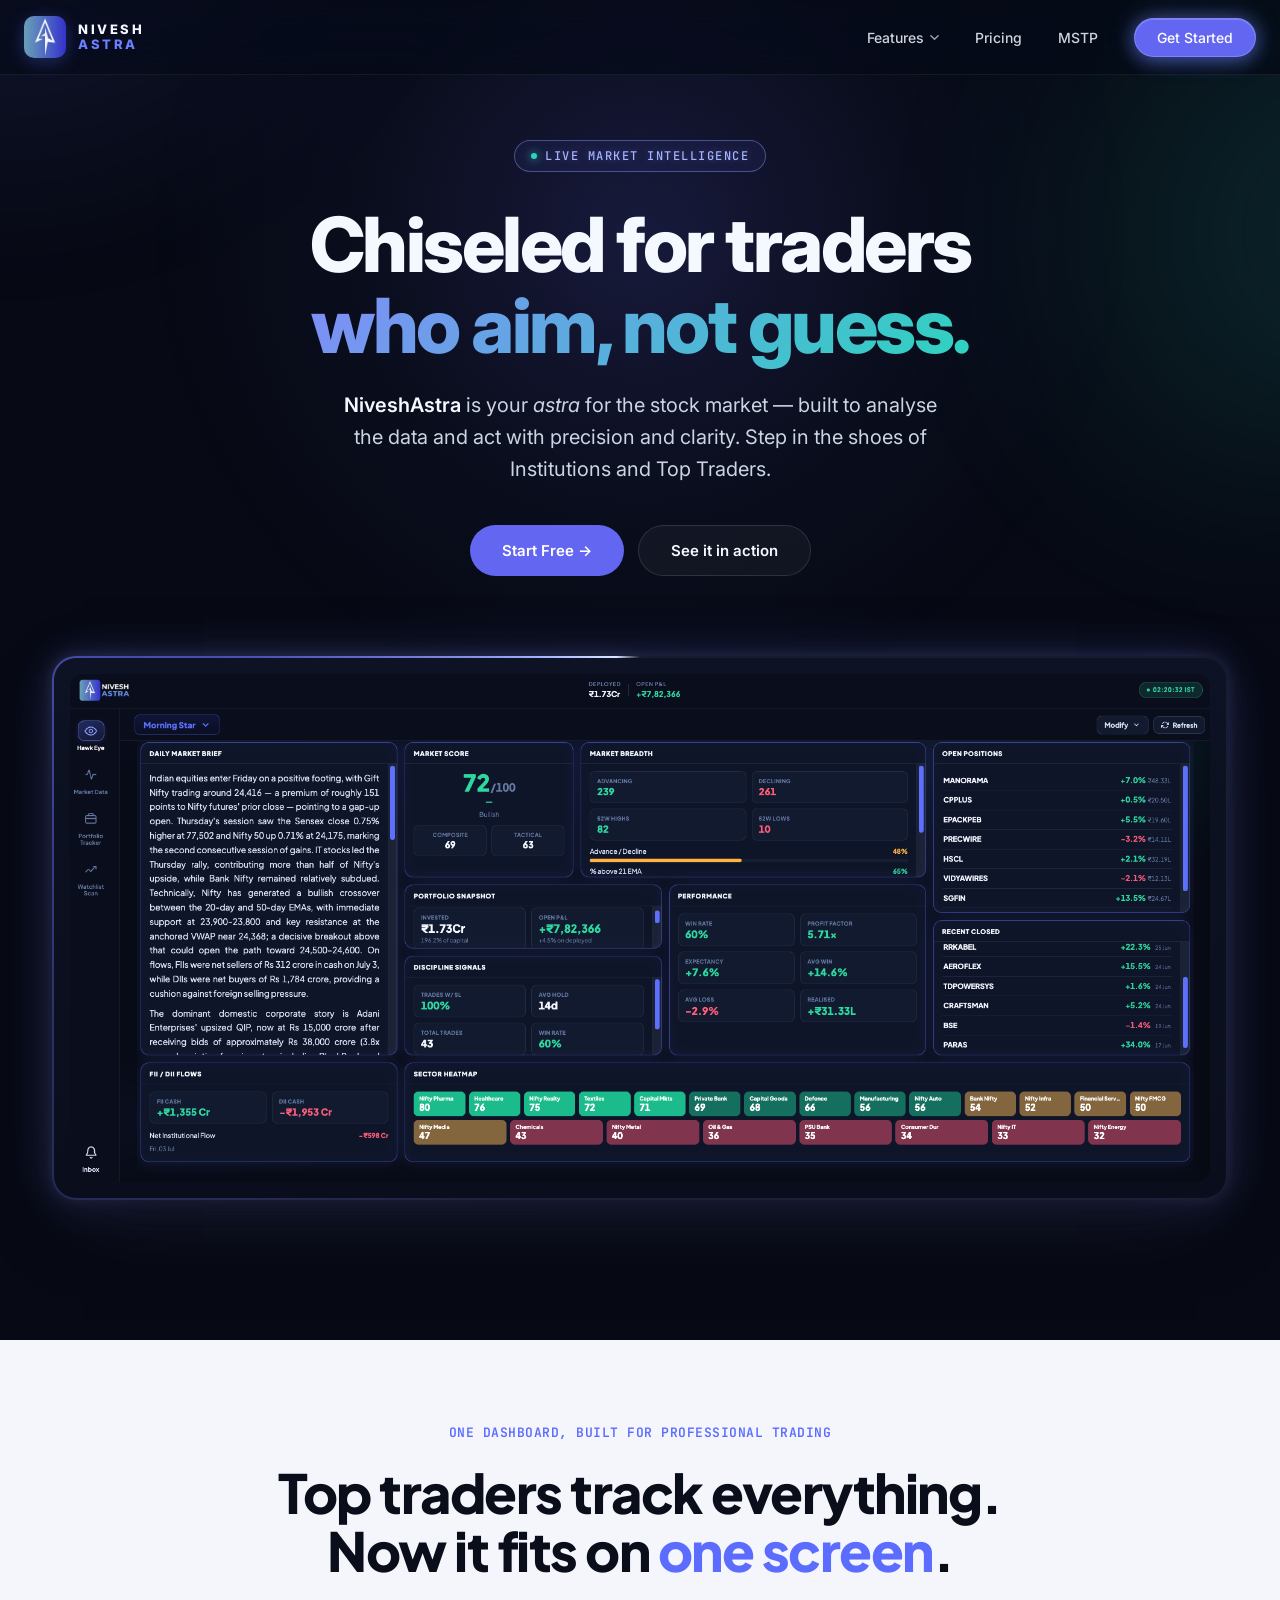
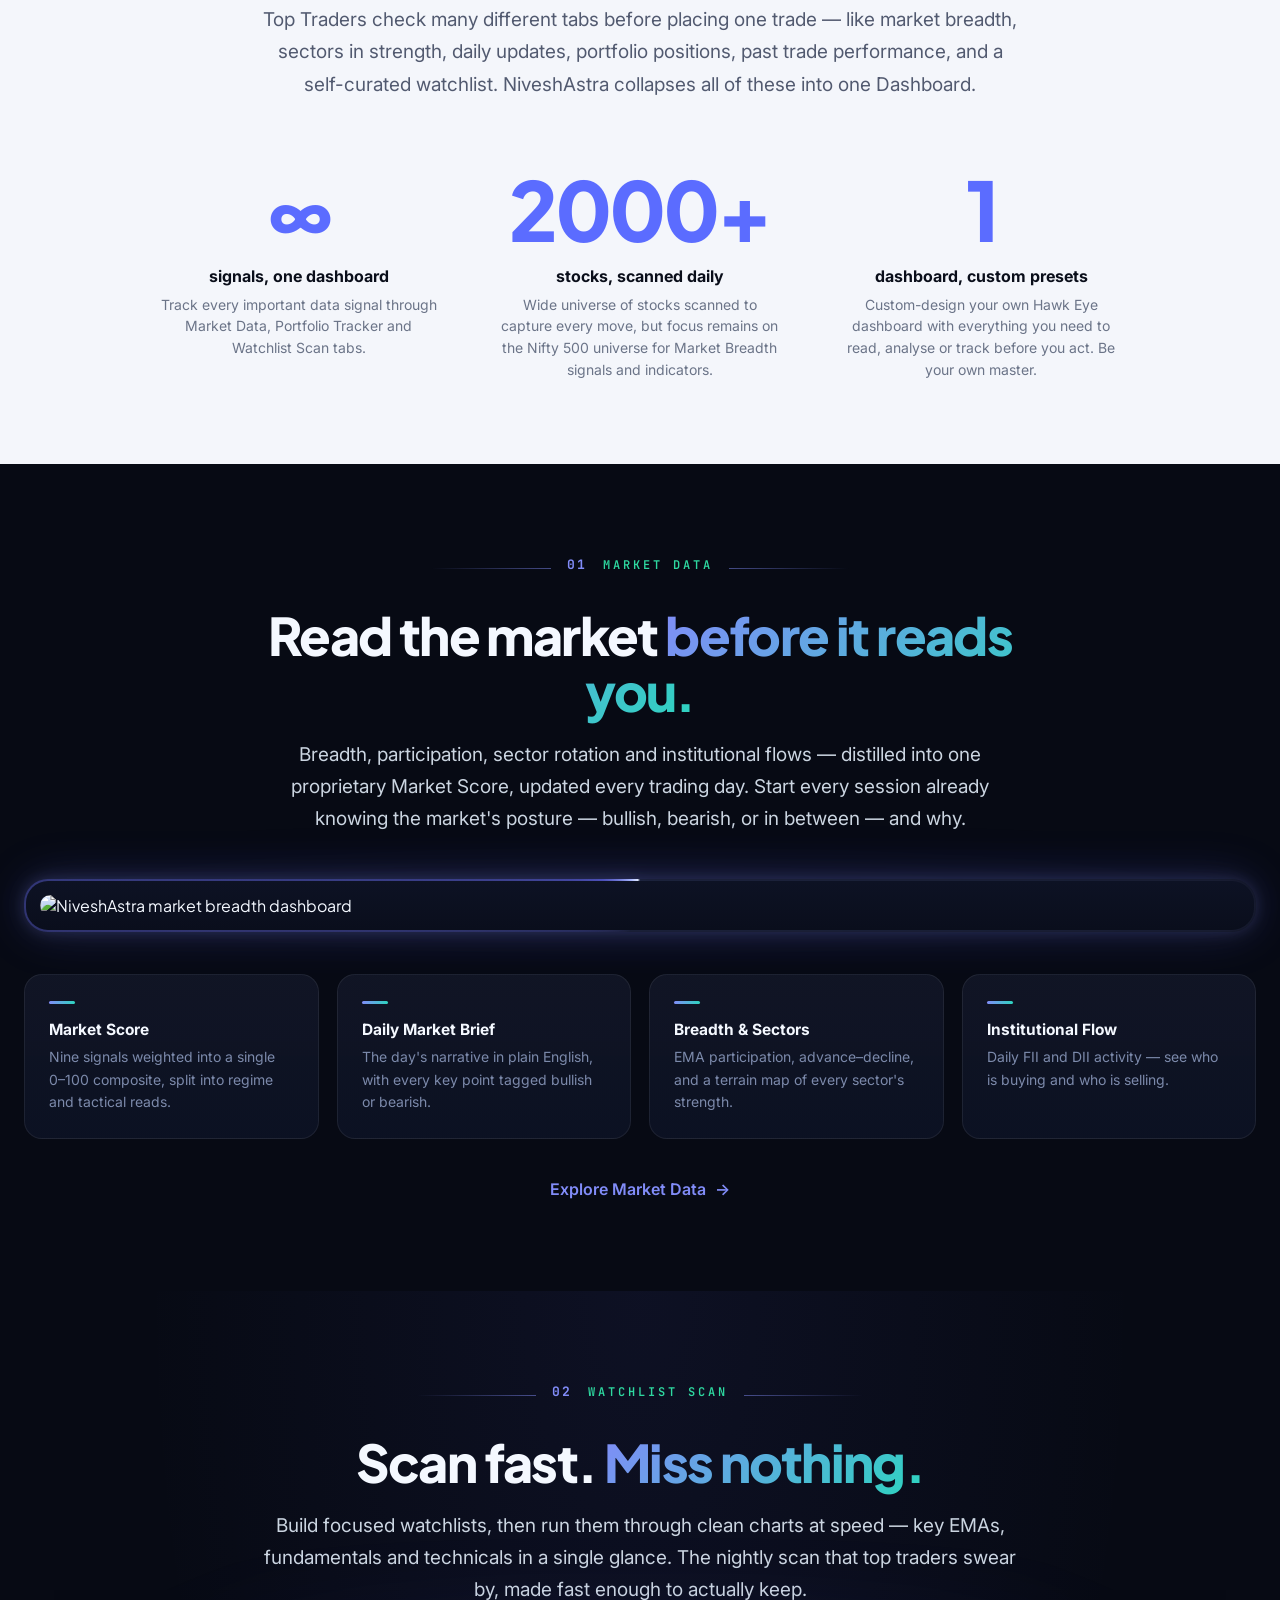
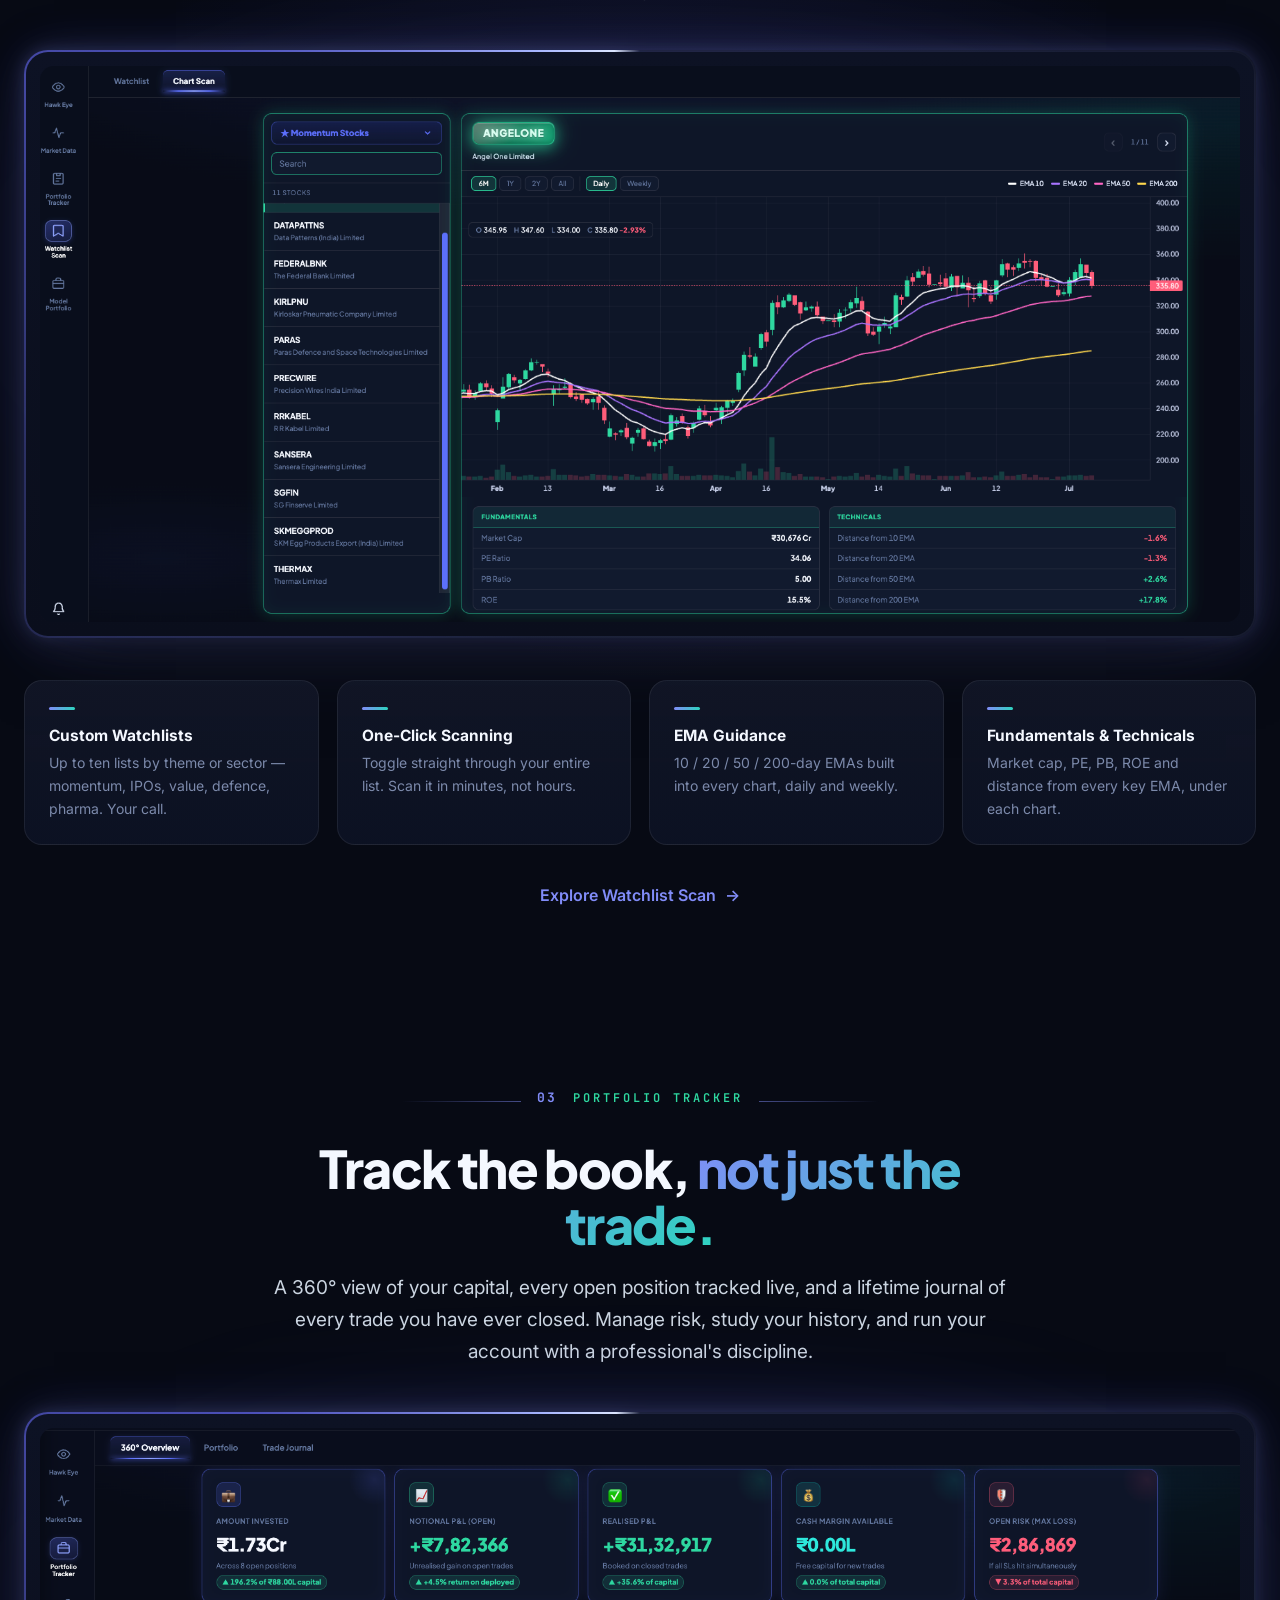
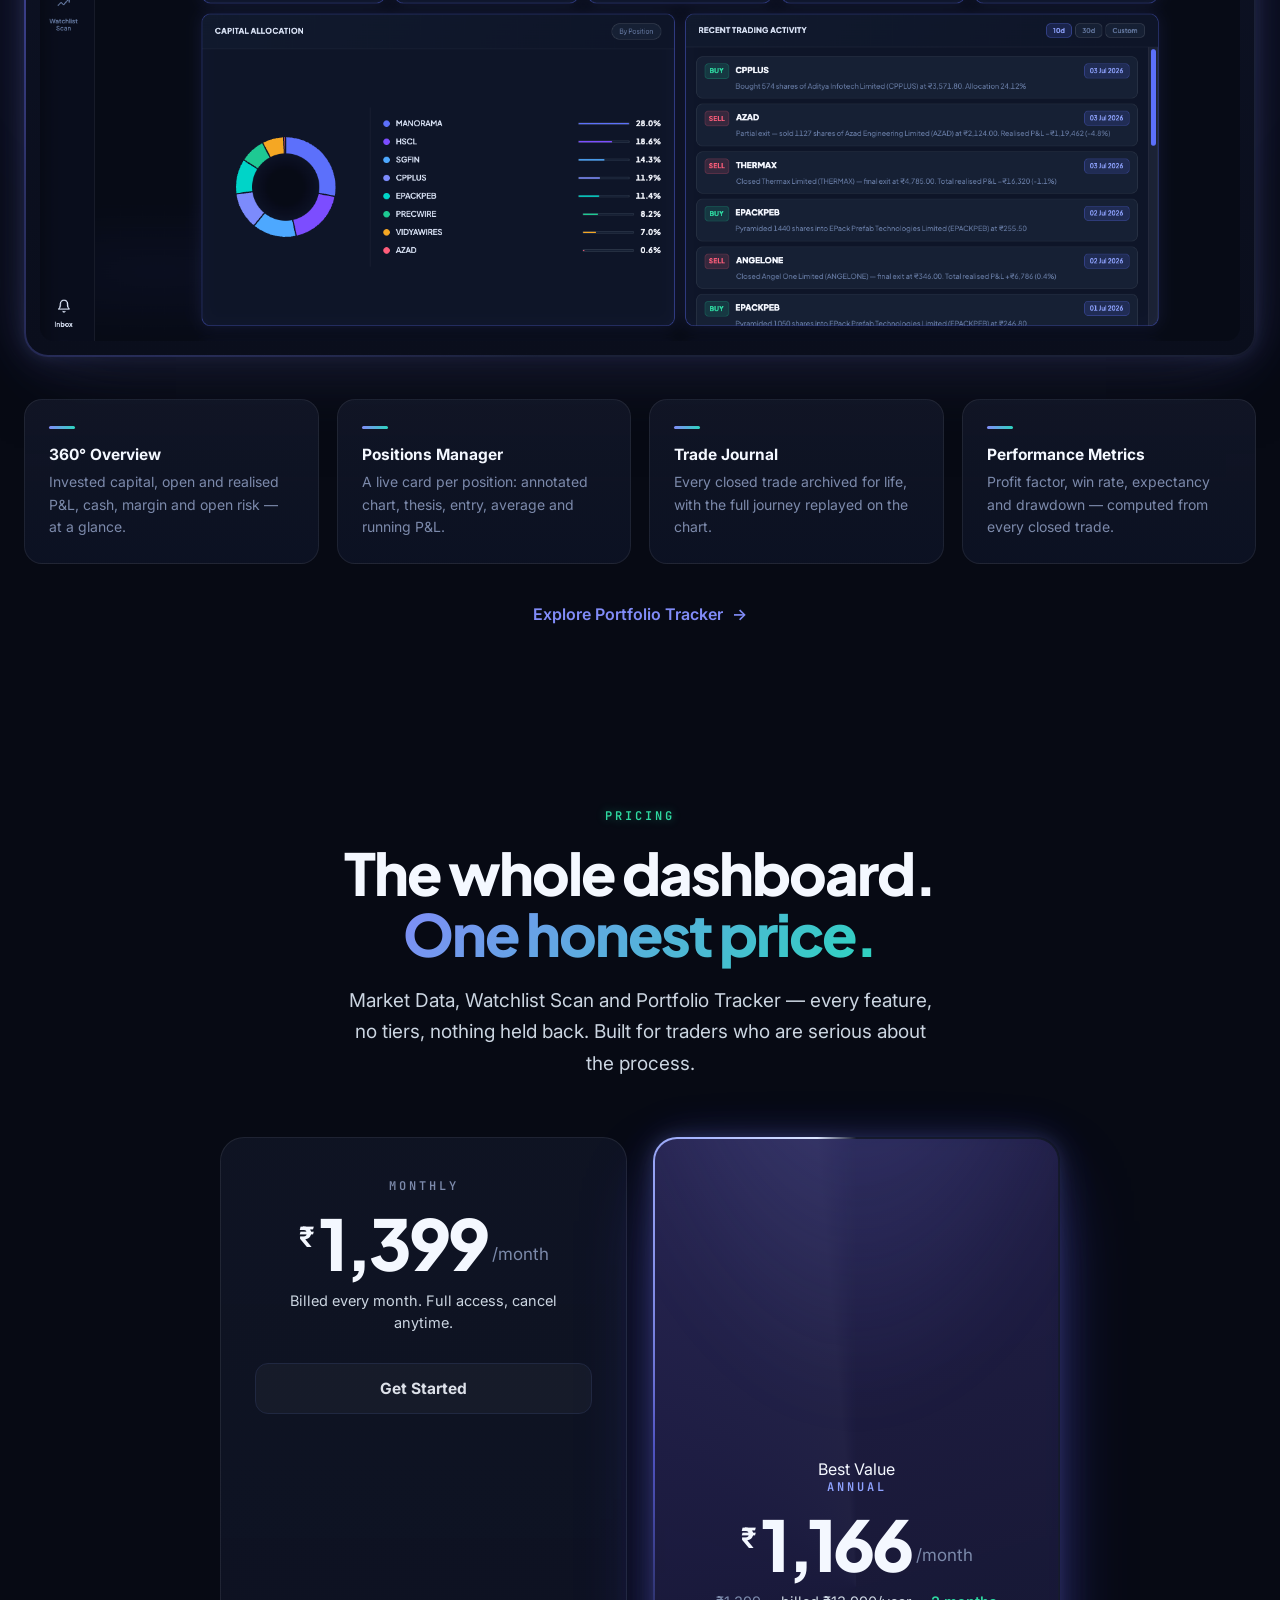
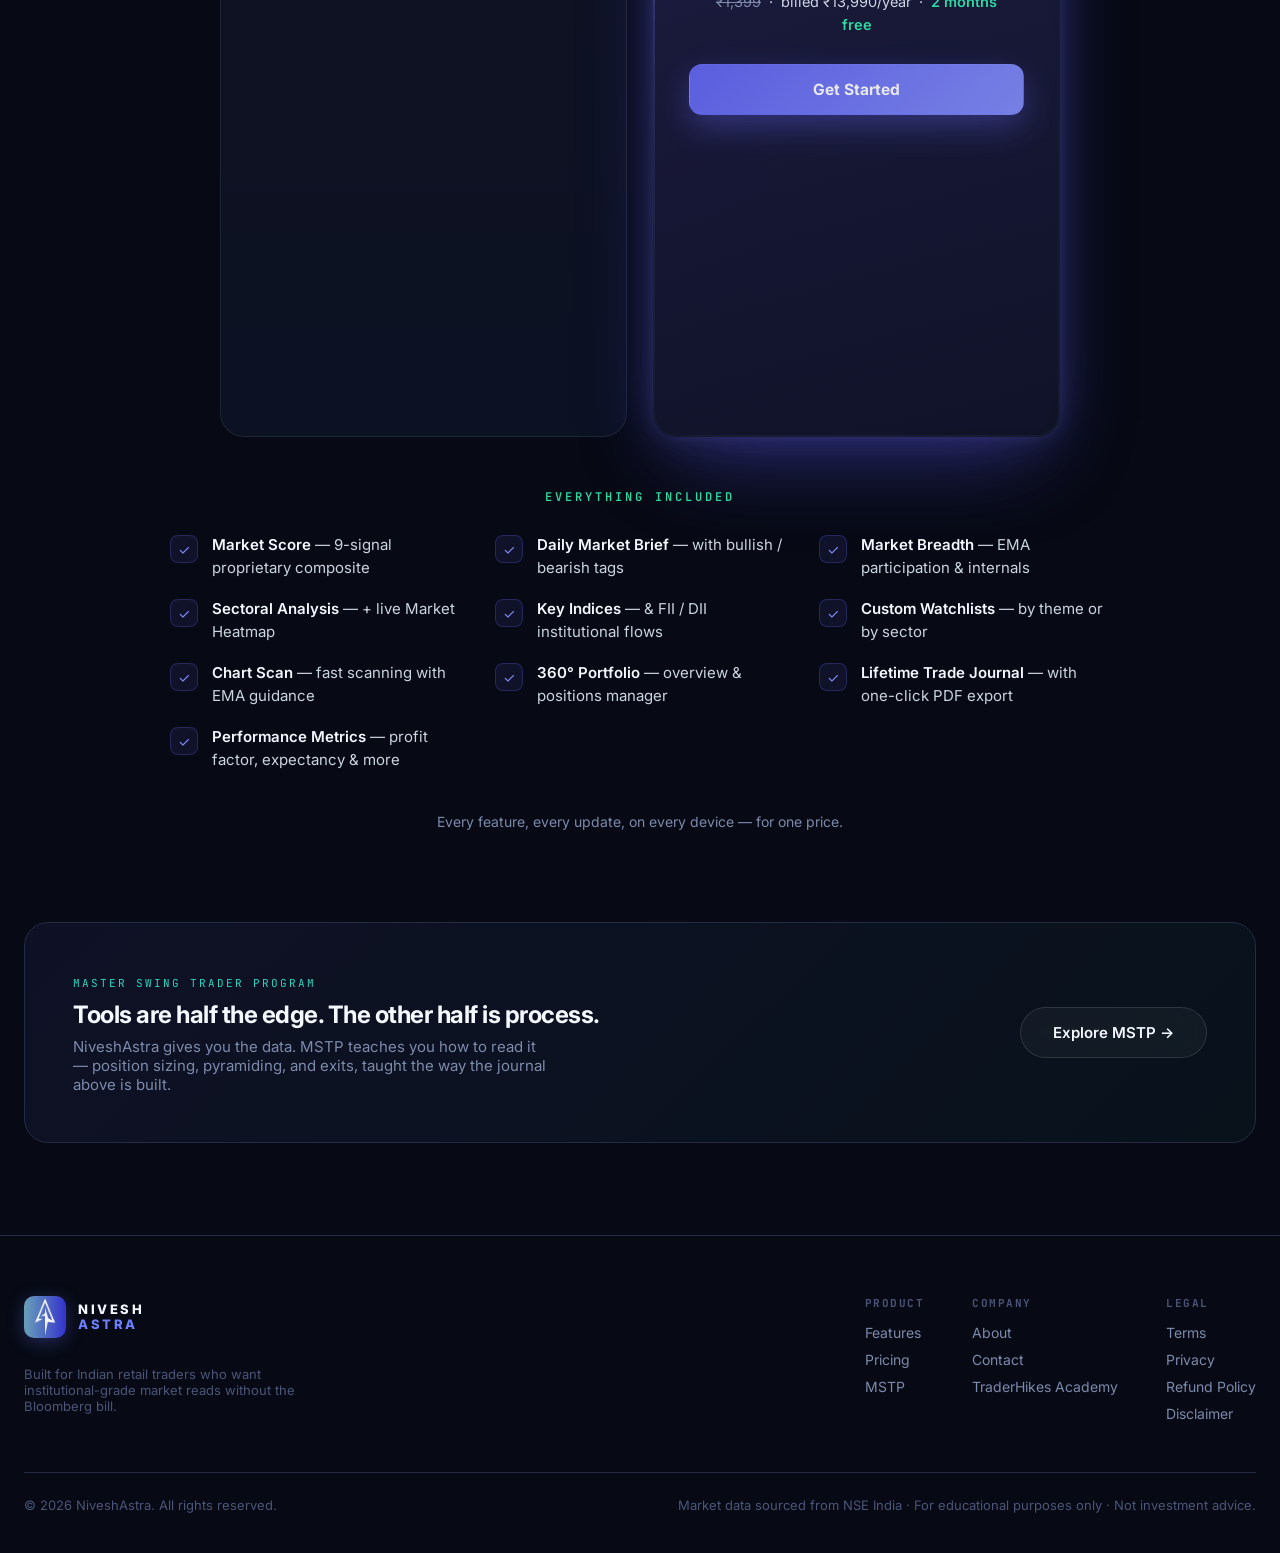
==== index.html @ 97b5c8ff "Update index.html" ====
<!DOCTYPE html>
<html lang="en">
<head>
<meta charset="UTF-8">
<meta name="viewport" content="width=device-width, initial-scale=1.0">
<title>NiveshAstra — Read the Market with Precision and Clarity</title>
<link rel="preconnect" href="https://fonts.googleapis.com">
<link rel="preconnect" href="https://fonts.gstatic.com" crossorigin>
<link href="https://fonts.googleapis.com/css2?family=Inter:wght@400;500;600;700;800;900&family=JetBrains+Mono:wght@400;500;600;700&family=Plus+Jakarta+Sans:wght@400;500;600;700;800&display=swap" rel="stylesheet">
<link rel="stylesheet" href="/styles.css">
</head>
<body>

<!-- NAV -->
<nav class="nav">
  <div class="nav-inner">
    <a href="/" class="nav-logo">
      <img class="nav-logo-badge" src="[data-uri]" alt="NiveshAstra logo">
      <div class="nav-logo-text">
        <span>Nivesh</span>
        <span>Astra</span>
      </div>
    </a>
    <div class="nav-links">
      <div class="nav-dd">
        <a href="/#features">Features
          <svg class="caret" viewBox="0 0 10 6" fill="none" aria-hidden="true"><path d="M1 1l4 4 4-4" stroke="currentColor" stroke-width="1.6" stroke-linecap="round"/></svg>
        </a>
        <div class="nav-dd-menu">
          <a class="nav-dd-item" href="/market-data.html">
            <span class="dd-t">Market Data</span>
            <span class="dd-d">Score, breadth, sectors, flows — the daily read.</span>
          </a>
          <a class="nav-dd-item" href="/watchlist-scan.html">
            <span class="dd-t">Watchlist Scan</span>
            <span class="dd-d">Build lists, scan them on charts at speed.</span>
          </a>
          <a class="nav-dd-item" href="/portfolio-tracker.html">
            <span class="dd-t">Portfolio Tracker</span>
            <span class="dd-d">Your book, live positions and a lifetime journal.</span>
          </a>
        </div>
      </div>
      <a href="/#pricing">Pricing</a>
      <a href="/#mstp">MSTP</a>
      <a href="https://app.niveshastra.com/login.html" class="nav-cta">Get Started</a>
    </div>
  </div>
</nav>

<!-- HERO -->
<section class="hero">
  <div class="aurora" aria-hidden="true"><span></span><span></span></div>
  <div class="hero-glow"></div>
  <div class="hero-content">
    <div class="hero-eyebrow">
      <span class="dot"></span>
      Live Market Intelligence
    </div>
    <h1>Chiseled for traders<br><span class="grad">who aim, not guess.</span></h1>
    <p class="hero-sub">
      <strong>NiveshAstra</strong> is your <em>astra</em> for the stock market — built to analyse the data and act with precision and clarity. Step in the shoes of Institutions and Top Traders.
    </p>
    <div class="hero-ctas">
      <a href="https://app.niveshastra.com/login.html" class="btn-primary">Start Free →</a>
      <a href="/#features" class="btn-secondary">See it in action</a>
    </div>
  </div>

  <!-- Dashboard hero screenshot -->
  <div class="hero-shot lift">
    <div class="mockup-card shot-frame">
      <img src="/assets/home-hero.png" alt="NiveshAstra dashboard — the Hawk Eye command centre">
    </div>
  </div>
</section>

<!-- PROBLEM STRIP -->
<section class="section-light">
  <div class="container">
    <div class="nutshell rise">
      <div class="nutshell-eyebrow">One dashboard, built for professional trading</div>
      <h2>Top traders track everything. Now it fits on <span class="hl">one screen</span>.</h2>
      <p class="nutshell-sub">
        Top Traders check many different tabs before placing one trade — like market breadth,
        sectors in strength, daily updates, portfolio positions, past trade performance, and a
        self-curated watchlist. NiveshAstra collapses all of these into one Dashboard.
      </p>
      <div class="nutshell-stats stagger">
        <div class="nutshell-stat">
          <div class="num">&infin;</div>
          <div class="stat-label">signals, one dashboard</div>
          <div class="stat-desc">Track every important data signal through Market Data, Portfolio Tracker and Watchlist Scan tabs.</div>
        </div>
        <div class="nutshell-stat">
          <div class="num">2000+</div>
          <div class="stat-label">stocks, scanned daily</div>
          <div class="stat-desc">Wide universe of stocks scanned to capture every move, but focus remains on the Nifty 500 universe for Market Breadth signals and indicators.</div>
        </div>
        <div class="nutshell-stat">
          <div class="num">1</div>
          <div class="stat-label">dashboard, custom presets</div>
          <div class="stat-desc">Custom-design your own Hawk Eye dashboard with everything you need to read, analyse or track before you act. Be your own master.</div>
        </div>
      </div>
    </div>
  </div>
</section>

<!-- FEATURES: the daily routine, in order -->
<div id="features"></div>

<section class="section">
  <div class="container">
    <div class="feat-intro centered rise">
      <div class="step-mark">
        <span class="step-rule l"></span>
        <span class="step-num">01</span>
        <span class="step-label">Market Data</span>
        <span class="step-rule"></span>
      </div>
      <h2>Read the market <span class="grad">before it reads you.</span></h2>
      <p>Breadth, participation, sector rotation and institutional flows — distilled into one proprietary Market Score, updated every trading day. Start every session already knowing the market's posture — bullish, bearish, or in between — and why.</p>
    </div>
    <div class="home-shot lift glow-stage">
      <div class="mockup-card shot-frame"><img src="/assets/market-breadth-detail.png" alt="NiveshAstra market breadth dashboard" loading="lazy"></div>
    </div>
    <div class="fp-cards stagger">
        <div class="fp-card">
          <div class="fp-tick"></div>
          <div class="fp-title">Market Score</div>
          <div class="fp-desc">Nine signals weighted into a single 0–100 composite, split into regime and tactical reads.</div>
        </div>
        <div class="fp-card">
          <div class="fp-tick"></div>
          <div class="fp-title">Daily Market Brief</div>
          <div class="fp-desc">The day's narrative in plain English, with every key point tagged bullish or bearish.</div>
        </div>
        <div class="fp-card">
          <div class="fp-tick"></div>
          <div class="fp-title">Breadth & Sectors</div>
          <div class="fp-desc">EMA participation, advance–decline, and a terrain map of every sector's strength.</div>
        </div>
        <div class="fp-card">
          <div class="fp-tick"></div>
          <div class="fp-title">Institutional Flow</div>
          <div class="fp-desc">Daily FII and DII activity — see who is buying and who is selling.</div>
        </div>
    </div>
    <div class="learn-wrap rise">
      <a class="learn-link" href="/market-data.html">Explore Market Data <span class="arw">→</span></a>
    </div>
  </div>
</section>

<section class="section alt">
  <div class="container">
    <div class="feat-intro centered rise">
      <div class="step-mark">
        <span class="step-rule l"></span>
        <span class="step-num">02</span>
        <span class="step-label">Watchlist Scan</span>
        <span class="step-rule"></span>
      </div>
      <h2>Scan fast. <span class="grad">Miss nothing.</span></h2>
      <p>Build focused watchlists, then run them through clean charts at speed — key EMAs, fundamentals and technicals in a single glance. The nightly scan that top traders swear by, made fast enough to actually keep.</p>
    </div>
    <div class="home-shot lift glow-stage">
      <div class="mockup-card shot-frame"><img src="/assets/wl-hero.png" alt="NiveshAstra Watchlist Scan chart view" loading="lazy"></div>
    </div>
    <div class="fp-cards stagger">
        <div class="fp-card">
          <div class="fp-tick"></div>
          <div class="fp-title">Custom Watchlists</div>
          <div class="fp-desc">Up to ten lists by theme or sector — momentum, IPOs, value, defence, pharma. Your call.</div>
        </div>
        <div class="fp-card">
          <div class="fp-tick"></div>
          <div class="fp-title">One-Click Scanning</div>
          <div class="fp-desc">Toggle straight through your entire list. Scan it in minutes, not hours.</div>
        </div>
        <div class="fp-card">
          <div class="fp-tick"></div>
          <div class="fp-title">EMA Guidance</div>
          <div class="fp-desc">10 / 20 / 50 / 200-day EMAs built into every chart, daily and weekly.</div>
        </div>
        <div class="fp-card">
          <div class="fp-tick"></div>
          <div class="fp-title">Fundamentals & Technicals</div>
          <div class="fp-desc">Market cap, PE, PB, ROE and distance from every key EMA, under each chart.</div>
        </div>
    </div>
    <div class="learn-wrap rise">
      <a class="learn-link" href="/watchlist-scan.html">Explore Watchlist Scan <span class="arw">→</span></a>
    </div>
  </div>
</section>

<section class="section">
  <div class="container">
    <div class="feat-intro centered rise">
      <div class="step-mark">
        <span class="step-rule l"></span>
        <span class="step-num">03</span>
        <span class="step-label">Portfolio Tracker</span>
        <span class="step-rule"></span>
      </div>
      <h2>Track the book, <span class="grad">not just the trade.</span></h2>
      <p>A 360° view of your capital, every open position tracked live, and a lifetime journal of every trade you have ever closed. Manage risk, study your history, and run your account with a professional's discipline.</p>
    </div>
    <div class="home-shot lift glow-stage">
      <div class="mockup-card shot-frame"><img src="/assets/portfolio-hero.png" alt="NiveshAstra Portfolio Tracker 360 overview" loading="lazy"></div>
    </div>
    <div class="fp-cards stagger">
        <div class="fp-card">
          <div class="fp-tick"></div>
          <div class="fp-title">360° Overview</div>
          <div class="fp-desc">Invested capital, open and realised P&L, cash, margin and open risk — at a glance.</div>
        </div>
        <div class="fp-card">
          <div class="fp-tick"></div>
          <div class="fp-title">Positions Manager</div>
          <div class="fp-desc">A live card per position: annotated chart, thesis, entry, average and running P&L.</div>
        </div>
        <div class="fp-card">
          <div class="fp-tick"></div>
          <div class="fp-title">Trade Journal</div>
          <div class="fp-desc">Every closed trade archived for life, with the full journey replayed on the chart.</div>
        </div>
        <div class="fp-card">
          <div class="fp-tick"></div>
          <div class="fp-title">Performance Metrics</div>
          <div class="fp-desc">Profit factor, win rate, expectancy and drawdown — computed from every closed trade.</div>
        </div>
    </div>
    <div class="learn-wrap rise">
      <a class="learn-link" href="/portfolio-tracker.html">Explore Portfolio Tracker <span class="arw">→</span></a>
    </div>
  </div>
</section>

<!-- PRICING -->
<section class="section" id="pricing">
  <div class="container">
    <div class="feat-intro centered rise" style="margin:0 auto;">
      <div class="section-eyebrow" style="display:flex; justify-content:center;">Pricing</div>
      <h2 style="font-family:var(--font-heading); font-size:clamp(34px,5vw,58px); font-weight:800; letter-spacing:-2px; line-height:1.06; margin-bottom:20px;">The whole dashboard.<br><span class="grad">One honest price.</span></h2>
      <p style="font-size:clamp(16px,2vw,19px); color:var(--text-secondary); line-height:1.65; max-width:600px; margin:0 auto;">Market Data, Watchlist Scan and Portfolio Tracker — every feature, no tiers, nothing held back. Built for traders who are serious about the process.</p>
    </div>

    <div class="price-wrap rise">
      <!-- Monthly (reference) -->
      <div class="pcard plain">
        <div class="pcard-term">Monthly</div>
        <div class="pcard-price">
          <span class="pcard-cur">₹</span>
          <span class="pcard-amt">1,399</span>
          <span class="pcard-per">/month</span>
        </div>
        <div class="pcard-note">Billed every month. Full access, cancel anytime.</div>
        <div class="pcard-btn disabled" role="button" aria-disabled="true">Get Started</div>
      </div>

      <!-- Annual (hero) -->
      <div class="pcard hero">
        <span class="pcard-stamp">Best Value</span>
        <div class="pcard-term">Annual</div>
        <div class="pcard-price">
          <span class="pcard-cur">₹</span>
          <span class="pcard-amt">1,166</span>
          <span class="pcard-per">/month</span>
        </div>
        <div class="pcard-note"><span class="pcard-strike">₹1,399</span> &nbsp;·&nbsp; billed ₹13,990/year &nbsp;·&nbsp; <span class="pcard-save">2 months free</span></div>
        <div class="pcard-btn disabled" role="button" aria-disabled="true">Get Started</div>
      </div>
    </div>

    <div class="price-included rise">
      <div class="price-included-head">Everything included</div>
      <div class="price-incl-grid">
        <div class="price-incl-item"><span class="feature-item-icon">✓</span><span class="tx"><b>Market Score</b> — 9-signal proprietary composite</span></div>
        <div class="price-incl-item"><span class="feature-item-icon">✓</span><span class="tx"><b>Daily Market Brief</b> — with bullish / bearish tags</span></div>
        <div class="price-incl-item"><span class="feature-item-icon">✓</span><span class="tx"><b>Market Breadth</b> — EMA participation &amp; internals</span></div>
        <div class="price-incl-item"><span class="feature-item-icon">✓</span><span class="tx"><b>Sectoral Analysis</b> — + live Market Heatmap</span></div>
        <div class="price-incl-item"><span class="feature-item-icon">✓</span><span class="tx"><b>Key Indices</b> — &amp; FII / DII institutional flows</span></div>
        <div class="price-incl-item"><span class="feature-item-icon">✓</span><span class="tx"><b>Custom Watchlists</b> — by theme or by sector</span></div>
        <div class="price-incl-item"><span class="feature-item-icon">✓</span><span class="tx"><b>Chart Scan</b> — fast scanning with EMA guidance</span></div>
        <div class="price-incl-item"><span class="feature-item-icon">✓</span><span class="tx"><b>360° Portfolio</b> — overview &amp; positions manager</span></div>
        <div class="price-incl-item"><span class="feature-item-icon">✓</span><span class="tx"><b>Lifetime Trade Journal</b> — with one-click PDF export</span></div>
        <div class="price-incl-item"><span class="feature-item-icon">✓</span><span class="tx"><b>Performance Metrics</b> — profit factor, expectancy &amp; more</span></div>
      </div>
      <p class="price-foot">Every feature, every update, on every device — for one price.</p>
    </div>
  </div>
</section>

<!-- MSTP TEASER -->
<section class="section" id="mstp" style="padding-top:0;">
  <div class="container">
    <div class="mstp-banner reveal">
      <div class="mstp-text">
        <div class="tag">MASTER SWING TRADER PROGRAM</div>
        <h3>Tools are half the edge. The other half is process.</h3>
        <p>NiveshAstra gives you the data. MSTP teaches you how to read it — position sizing, pyramiding, and exits, taught the way the journal above is built.</p>
      </div>
      <a href="https://www.traderhikes.com/" target="_blank" rel="noopener" class="btn-secondary">Explore MSTP →</a>
    </div>
  </div>
</section>

<!-- FOOTER -->
<footer class="footer">
  <div class="container">
    <div class="footer-inner">
      <div>
        <a href="/" class="nav-logo" style="margin-bottom:14px; display:inline-flex;">
          <img class="nav-logo-badge" src="[data-uri]" alt="NiveshAstra logo">
          <div class="nav-logo-text">
            <span>Nivesh</span>
            <span>Astra</span>
          </div>
        </a>
        <p style="color:var(--text-faint); font-size:13px; max-width:280px; margin-top:14px;">
          Built for Indian retail traders who want institutional-grade market reads without the Bloomberg bill.
        </p>
      </div>
      <div class="footer-links">
        <div class="footer-col">
          <h4>Product</h4>
          <a href="/#features">Features</a>
          <a href="/#pricing">Pricing</a>
          <a href="/#mstp">MSTP</a>
        </div>
        <div class="footer-col">
          <h4>Company</h4>
          <a href="/about.html">About</a>
          <a href="/contact.html">Contact</a>
          <a href="https://www.traderhikes.com/" target="_blank">TraderHikes Academy</a>
        </div>
        <div class="footer-col">
          <h4>Legal</h4>
          <a href="/terms.html">Terms</a>
          <a href="/privacy.html">Privacy</a>
          <a href="/refund.html">Refund Policy</a>
          <a href="/disclaimer.html">Disclaimer</a>
        </div>
      </div>
    </div>
    <div class="footer-bottom">
      <span>© 2026 NiveshAstra. All rights reserved.</span>
      <span>Market data sourced from NSE India · For educational purposes only · Not investment advice.</span>
    </div>
  </div>
</footer>

<script>
// Apple-style scroll choreography: elements rise, lift and stagger into place
(function(){
  var els = document.querySelectorAll('.rise, .lift, .stagger, .reveal');
  if (!('IntersectionObserver' in window)) {
    els.forEach(function(el){ el.classList.add('in','visible'); });
    return;
  }
  var io = new IntersectionObserver(function(entries){
    entries.forEach(function(e){
      if (e.isIntersecting){
        e.target.classList.add('in');
        e.target.classList.add('visible');
        io.unobserve(e.target);
      }
    });
  }, { threshold: 0.15, rootMargin: '0px 0px -8% 0px' });
  els.forEach(function(el){ io.observe(el); });
})();

// Cursor spotlight on sub-feature cards (skipped for touch / reduced motion)
(function(){
  if (window.matchMedia('(prefers-reduced-motion: reduce)').matches) return;
  if (!window.matchMedia('(pointer: fine)').matches) return;
  document.querySelectorAll('.fp-cards').forEach(function(grid){
    grid.addEventListener('pointermove', function(e){
      var card = e.target.closest('.fp-card');
      if (!card) return;
      var r = card.getBoundingClientRect();
      card.style.setProperty('--mx', (e.clientX - r.left) + 'px');
      card.style.setProperty('--my', (e.clientY - r.top) + 'px');
    });
  });
})();
</script>

</body>
</html>
---- styles.css ----
:root{
  --bg:#070a14;
  --bg-elevated:#0d1224;
  --surface:#131829;
  --surface-2:#1a2138;
  --border:#232b45;
  --accent-violet:#6366f1;
  --accent-violet-bright:#818cf8;
  --accent-blue-lt:#8fa3ff;
  --accent-blue-bright:#a5b4ff;
  --accent-cyan:#2dd4bf;
  --accent-green:#2ed8a0;
  --accent-rose:#f43f5e;
  --accent-amber:#f59e0b;
  --text-primary:#f4f8ff;
  --text-secondary:#cbd5e1;
  --text-muted:#7c8aab;
  --text-faint:#4a5578;
  --font-display:'Inter',-apple-system,sans-serif;
  --font-heading:'Plus Jakarta Sans','Inter',sans-serif;
  --font-mono:'JetBrains Mono',ui-monospace,monospace;
  --font-mockup:'Plus Jakarta Sans',sans-serif;
  --radius-sm:8px;
  --radius-md:14px;
  --radius-lg:24px;
}

*{margin:0;padding:0;box-sizing:border-box;}

html{scroll-behavior:smooth;}

body{
  font-family:var(--font-display);
  background:var(--bg);
  color:var(--text-primary);
  -webkit-font-smoothing:antialiased;
  overflow-x:hidden;
}

.container{
  max-width:1280px;
  margin:0 auto;
  padding:0 24px;
}

@media (max-width:768px){
  .container{padding:0 18px;}
}

/* ===== NAV ===== */
.nav{
  position:fixed;
  top:0;left:0;right:0;
  z-index:100;
  backdrop-filter:blur(20px) saturate(180%);
  background:rgba(7,10,20,0.7);
  border-bottom:1px solid rgba(255,255,255,0.06);
}
.nav-inner{
  max-width:1280px;
  margin:0 auto;
  padding:16px 24px;
  display:flex;
  align-items:center;
  justify-content:space-between;
}
.nav-logo{
  display:flex;
  align-items:center;
  gap:12px;
  text-decoration:none;
  color:var(--text-primary);
}
.nav-logo-badge{
  width:42px;height:42px;
  border-radius:10px;
  display:block;
  flex-shrink:0;
  box-shadow:0 4px 18px rgba(92,111,251,0.3), inset 0 1px 0 rgba(255,255,255,0.08);
  object-fit:contain;
}
.nav-logo-text{
  display:flex;
  flex-direction:column;
  gap:2px;
  line-height:1;
}
.nav-logo-text span{
  font-size:13px;
  font-weight:800;
  letter-spacing:2.5px;
  text-transform:uppercase;
  font-family:var(--font-display);
}
.nav-logo-text span:first-child{color:#f4f8ff;}
.nav-logo-text span:last-child{color:#6b7fff; font-weight:800;}

.nav-links{
  display:flex;
  align-items:center;
  gap:36px;
}
.nav-links a{
  color:#f4f8ff;
  text-decoration:none;
  font-size:14px;
  font-weight:500;
  transition:color 0.2s, opacity 0.2s;
  opacity:0.85;
}
.nav-links a:hover{opacity:1;}

.nav-cta{
  padding:10px 22px;
  border-radius:100px;
  background:var(--accent-violet);
  color:#ffffff !important;
  text-decoration:none;
  font-size:14px;
  font-weight:600;
  opacity:1 !important;
  border:1px solid rgba(143,163,255,0.5);
  transition:all 0.25s ease;
  box-shadow:
    0 0 0 0 rgba(99,102,241,0),
    0 4px 18px rgba(92,111,251,0.45),
    0 0 24px rgba(143,163,255,0.35),
    inset 0 1px 0 rgba(255,255,255,0.18);
  position:relative;
}
.nav-cta:hover{
  background:var(--accent-violet-bright);
  box-shadow:
    0 0 0 4px rgba(99,102,241,0.15),
    0 4px 22px rgba(92,111,251,0.6),
    0 0 36px rgba(143,163,255,0.55),
    inset 0 1px 0 rgba(255,255,255,0.25);
  transform:translateY(-1px);
}

@media (max-width:900px){
  .nav-links a:not(.nav-cta-wrap){display:none;}
}

/* ===== HERO ===== */
.hero{
  position:relative;
  min-height:100vh;
  display:flex;
  flex-direction:column;
  align-items:center;
  justify-content:center;
  padding:140px 32px 100px;
  text-align:center;
  overflow:hidden;
}

.hero-glow{
  position:absolute;
  top:-20%;
  left:50%;
  transform:translateX(-50%);
  width:1000px;
  height:1000px;
  background:radial-gradient(circle, rgba(99,102,241,0.18) 0%, rgba(99,102,241,0.04) 40%, transparent 70%);
  pointer-events:none;
  z-index:0;
}

.hero-content{
  position:relative;
  z-index:1;
  max-width:780px;
}

.hero-eyebrow{
  display:inline-flex;
  align-items:center;
  gap:8px;
  padding:7px 16px;
  border-radius:100px;
  border:1px solid rgba(143,163,255,0.4);
  background:rgba(99,102,241,0.08);
  font-family:var(--font-mono);
  font-size:12px;
  font-weight:500;
  letter-spacing:1.5px;
  text-transform:uppercase;
  color:#a5b4ff;
  text-shadow:0 0 8px rgba(143,163,255,0.35);
  margin-bottom:32px;
  opacity:0;
  animation:fadeUp 0.8s ease forwards;
}

.hero-eyebrow .dot{
  width:6px;height:6px;border-radius:50%;
  background:var(--accent-cyan);
  box-shadow:0 0 8px var(--accent-cyan);
  animation:pulse 2s infinite;
}

@keyframes pulse{
  0%,100%{opacity:1;}
  50%{opacity:0.4;}
}

.hero h1{
  font-size:clamp(40px, 7vw, 76px);
  font-weight:800;
  line-height:1.06;
  letter-spacing:-2.5px;
  margin-bottom:24px;
  opacity:0;
  animation:fadeUp 0.8s ease 0.1s forwards;
}

.hero h1 .grad{
  background:linear-gradient(135deg, var(--accent-violet-bright) 0%, var(--accent-cyan) 100%);
  -webkit-background-clip:text;
  background-clip:text;
  -webkit-text-fill-color:transparent;
}

.hero-sub{
  font-size:clamp(16px, 2.2vw, 20px);
  color:var(--text-secondary);
  line-height:1.6;
  max-width:600px;
  margin:0 auto 40px;
  opacity:0;
  animation:fadeUp 0.8s ease 0.2s forwards;
}

.hero-sub strong{color:var(--text-primary); font-weight:600;}

.hero-ctas{
  display:flex;
  gap:14px;
  justify-content:center;
  flex-wrap:wrap;
  margin-bottom:80px;
  opacity:0;
  animation:fadeUp 0.8s ease 0.3s forwards;
}

.btn-primary{
  padding:15px 32px;
  border-radius:100px;
  background:var(--accent-violet);
  color:#fff;
  text-decoration:none;
  font-size:15px;
  font-weight:600;
  transition:all 0.25s ease;
  display:inline-flex;
  align-items:center;
  gap:8px;
}
.btn-primary:hover{
  background:var(--accent-violet-bright);
  box-shadow:0 0 30px rgba(99,102,241,0.45);
  transform:translateY(-2px);
}

.btn-secondary{
  padding:15px 32px;
  border-radius:100px;
  background:rgba(255,255,255,0.04);
  border:1px solid rgba(255,255,255,0.12);
  color:var(--text-primary);
  text-decoration:none;
  font-size:15px;
  font-weight:600;
  transition:all 0.25s ease;
  backdrop-filter:blur(10px);
}
.btn-secondary:hover{
  background:rgba(255,255,255,0.08);
  border-color:rgba(255,255,255,0.2);
  transform:translateY(-2px);
}

@keyframes fadeUp{
  from{opacity:0; transform:translateY(24px);}
  to{opacity:1; transform:translateY(0);}
}

/* ===== HERO GAUGE WIDGET (signature element) ===== */
.hero-widget{
  position:relative;
  z-index:1;
  width:100%;
  max-width:1180px;
  background:
    linear-gradient(180deg, var(--bg-elevated) 0%, #0a0e1c 100%) padding-box,
    conic-gradient(from var(--comet-angle),
      transparent 0deg,
      transparent 200deg,
      rgba(99,102,241,0.25) 260deg,
      rgba(99,102,241,0.7) 305deg,
      rgba(165,180,255,1) 340deg,
      rgba(220,230,255,1) 355deg,
      transparent 360deg) border-box;
  border:2px solid transparent;
  border-radius:var(--radius-lg);
  padding:24px;
  box-shadow:
    0 30px 90px -30px rgba(0,0,0,0.7),
    0 0 50px rgba(99,102,241,0.18);
  filter:drop-shadow(0 0 8px rgba(143,163,255,0.22));
  opacity:0;
  animation:fadeUp 1s ease 0.4s forwards, cometSpin 4.5s linear infinite;
}
/* Fallback for browsers without @property support */
@supports not (background: paint(something)) {
  .hero-widget{
    background:linear-gradient(180deg, var(--bg-elevated) 0%, #0a0e1c 100%);
    border:1.5px solid rgba(143,163,255,0.35);
    animation:fadeUp 1s ease 0.4s forwards;
  }
}
/* soft-focus halo behind the widget */
.hero-widget::after{
  content:'';
  position:absolute;
  inset:-40px;
  z-index:-1;
  background:radial-gradient(ellipse at 50% 30%, rgba(99,102,241,0.16) 0%, rgba(45,216,160,0.05) 35%, transparent 70%);
  filter:blur(30px);
  pointer-events:none;
}
/* gentle fade at the bottom so it reads as 'a window into a deeper product' */
.hero-widget-fade{
  position:absolute;
  left:0;right:0;bottom:0;
  height:90px;
  background:linear-gradient(180deg, transparent 0%, rgba(10,14,28,0.55) 100%);
  border-radius:0 0 var(--radius-lg) var(--radius-lg);
  pointer-events:none;
  z-index:5;
}

.widget-header{
  display:flex;
  align-items:center;
  justify-content:space-between;
  margin-bottom:24px;
  padding-bottom:18px;
  border-bottom:1px solid var(--border);
  flex-wrap:wrap;
  gap:12px;
}

@media (max-width:600px){
  .widget-header{flex-direction:column; align-items:flex-start;}
  .widget-meta{text-align:left;}
}

.widget-title{
  font-size:13px;
  font-weight:600;
  letter-spacing:1px;
  text-transform:uppercase;
  color:var(--text-secondary);
  display:flex;
  align-items:center;
  gap:10px;
}

.widget-meta{
  font-family:var(--font-mono);
  font-size:11px;
  color:var(--text-faint);
  text-align:right;
}

.ai-badge{
  font-family:var(--font-mono);
  font-size:10px;
  padding:4px 10px;
  border-radius:100px;
  border:1px solid var(--border);
  color:var(--text-muted);
  letter-spacing:1px;
}

/* ===== HAWK EYE MULTI-PANEL DASHBOARD ===== */
.hawk-shell{
  display:grid;
  grid-template-columns:58px 1fr;
  gap:14px;
}
@media (max-width:620px){
  .hawk-shell{grid-template-columns:1fr;}
  .hawk-sidebar{display:none;}
}

.hawk-sidebar{
  display:flex;
  flex-direction:column;
  align-items:center;
  gap:6px;
  padding-top:4px;
}
.hawk-nav-item{
  display:flex;
  flex-direction:column;
  align-items:center;
  gap:4px;
  width:100%;
  padding:9px 4px;
  border-radius:10px;
  color:var(--text-faint);
  text-align:center;
}
.hawk-nav-item.active{
  background:rgba(99,102,241,0.12);
  color:var(--accent-violet-bright);
  box-shadow:inset 0 0 0 1px rgba(99,102,241,0.25);
}
.hawk-nav-ico{
  width:20px;height:20px;
  display:flex;align-items:center;justify-content:center;
  font-size:15px;
  line-height:1;
}
.hawk-nav-label{
  font-size:7px;
  font-weight:600;
  letter-spacing:0.2px;
  line-height:1.15;
}
.hawk-sidebar-spacer{flex:1;}

.hawk-grid{
  display:grid;
  grid-template-columns:1.4fr 1fr 1fr 1fr;
  gap:12px;
  align-items:start;
}
.hawk-col{display:flex; flex-direction:column; gap:12px;}
.hawk-grid-bottom{
  display:grid;
  grid-template-columns:1.4fr 3fr;
  gap:12px;
  margin-top:12px;
  align-items:start;
}
@media (max-width:1000px){
  .hawk-grid{grid-template-columns:1fr 1fr;}
  .hawk-grid-bottom{grid-template-columns:1fr;}
}
@media (max-width:620px){
  .hawk-grid{grid-template-columns:1fr;}
}

.hpanel{
  background:rgba(255,255,255,0.018);
  border:1px solid var(--border);
  border-radius:var(--radius-md);
  padding:14px 15px;
}
.hpanel-title{
  font-family:var(--font-mono);
  font-size:10px;
  font-weight:600;
  letter-spacing:1.5px;
  text-transform:uppercase;
  color:var(--text-muted);
  margin-bottom:14px;
  display:flex;
  align-items:center;
  justify-content:space-between;
}
.hpanel-tag{
  font-family:var(--font-mono);
  font-size:9px;
  padding:3px 9px;
  border-radius:100px;
  border:1px solid rgba(99,102,241,0.3);
  color:var(--accent-violet-bright);
  letter-spacing:0.5px;
}

/* Market Score panel */
.hscore-row{
  display:grid;
  grid-template-columns:auto 1fr;
  gap:20px;
  align-items:center;
}
.hscore-gauge-wrap{
  display:flex;
  flex-direction:column;
  align-items:center;
  min-width:150px;
}
.hscore-svg{width:150px;}
.hscore-value{
  font-family:var(--font-mono);
  font-size:38px;
  font-weight:700;
  margin-top:-42px;
  letter-spacing:-1px;
  color:var(--text-primary);
}
.hscore-value .of100{font-size:15px; color:var(--text-faint); font-weight:500;}
.hscore-label{
  font-family:var(--font-mono);
  font-size:12px;
  font-weight:600;
  letter-spacing:1.5px;
  text-transform:uppercase;
  color:var(--accent-green);
  margin-top:4px;
}
.hscore-subs{
  display:flex;
  gap:10px;
  margin-top:14px;
}
.hscore-sub{
  text-align:center;
  padding:8px 12px;
  border:1px solid var(--border);
  border-radius:var(--radius-sm);
  flex:1;
}
.hscore-sub-l{
  font-family:var(--font-mono);
  font-size:8px;
  letter-spacing:1px;
  text-transform:uppercase;
  color:var(--text-faint);
  margin-bottom:3px;
}
.hscore-sub-v{
  font-family:var(--font-mono);
  font-size:17px;
  font-weight:700;
  color:var(--text-primary);
}

/* compact indicator list inside market score */
.hind-list{display:flex; flex-direction:column; gap:7px;}
.hind-group{
  font-family:var(--font-mono);
  font-size:8px;
  letter-spacing:1.5px;
  text-transform:uppercase;
  color:var(--text-faint);
  margin-top:4px;
}
.hind-group:first-child{margin-top:0;}
.hind-row{
  display:grid;
  grid-template-columns:96px 1fr 26px;
  align-items:center;
  gap:10px;
}
.hind-name{font-size:11px; color:var(--text-secondary);}
.hind-track{height:5px; border-radius:3px; background:var(--surface-2); overflow:hidden;}
.hind-fill{height:100%; border-radius:3px; width:0%; transition:width 1.3s cubic-bezier(.16,1,.3,1);}
.hind-val{font-family:var(--font-mono); font-size:11px; font-weight:600; text-align:right;}

/* Market Breadth panel */
.hbreadth-grid{
  display:grid;
  grid-template-columns:1fr 1fr;
  gap:10px;
  margin-bottom:14px;
}
.hbreadth-cell{
  border:1px solid var(--border);
  border-radius:var(--radius-sm);
  padding:11px 13px;
  background:rgba(255,255,255,0.012);
}
.hbreadth-l{
  font-family:var(--font-mono);
  font-size:8px;
  letter-spacing:1px;
  text-transform:uppercase;
  color:var(--text-faint);
  margin-bottom:5px;
}
.hbreadth-v{font-family:var(--font-mono); font-size:22px; font-weight:700;}
.hbreadth-bar-row{margin-top:4px;}
.hbreadth-bar-label{
  display:flex; justify-content:space-between;
  font-family:var(--font-mono); font-size:9px; color:var(--text-muted);
  margin-bottom:5px;
}
.hbreadth-bar-track{height:6px; border-radius:3px; background:var(--surface-2); overflow:hidden; margin-bottom:11px;}
.hbreadth-bar-fill{height:100%; border-radius:3px; width:0%; transition:width 1.4s cubic-bezier(.16,1,.3,1);}

/* Portfolio snapshot panel */
.hport-grid{display:grid; grid-template-columns:1fr 1fr; gap:10px;}
.hport-cell{
  border:1px solid var(--border);
  border-radius:var(--radius-sm);
  padding:11px 13px;
  background:rgba(255,255,255,0.012);
}
.hport-l{
  font-family:var(--font-mono);
  font-size:8px;
  letter-spacing:1px;
  text-transform:uppercase;
  color:var(--text-faint);
  margin-bottom:5px;
}
.hport-v{font-family:var(--font-mono); font-size:18px; font-weight:700; color:var(--text-primary);}
.hport-sub{font-size:9px; color:var(--text-faint); margin-top:2px;}

/* Sector heatmap strip */
.hheat-grid{
  display:grid;
  grid-template-columns:repeat(8, 1fr);
  gap:5px;
}
@media (max-width:1000px){
  .hheat-grid{grid-template-columns:repeat(6, 1fr);}
}
@media (max-width:620px){
  .hheat-grid{grid-template-columns:repeat(4, 1fr);}
}
.hheat-cell{
  border-radius:var(--radius-sm);
  padding:8px 7px;
  border:1px solid rgba(255,255,255,0.06);
}
.hheat-name{
  font-family:var(--font-mono);
  font-size:7.5px;
  font-weight:600;
  letter-spacing:0.2px;
  color:rgba(255,255,255,0.92);
  margin-bottom:3px;
  white-space:nowrap;
  overflow:hidden;
  text-overflow:ellipsis;
}
.hheat-val{
  font-family:var(--font-mono);
  font-size:14px;
  font-weight:700;
  color:#fff;
}

.pos-green{color:var(--accent-green);}
.pos-red{color:var(--accent-rose);}
.pos-amber{color:var(--accent-amber);}

/* Hawk Eye toolbar (Morning Star / Modify / Refresh) */
.hawk-toolbar{
  display:flex;
  align-items:center;
  justify-content:space-between;
  margin-bottom:14px;
  gap:10px;
  flex-wrap:wrap;
}
.hawk-preset{
  display:inline-flex;
  align-items:center;
  gap:8px;
  font-family:var(--font-display);
  font-size:12px;
  font-weight:700;
  color:var(--accent-violet-bright);
  padding:7px 14px;
  border-radius:8px;
  border:1px solid rgba(99,102,241,0.3);
  background:rgba(99,102,241,0.06);
}
.hawk-tools{display:flex; gap:8px;}
.hawk-tool-btn{
  font-family:var(--font-display);
  font-size:11px;
  font-weight:600;
  color:var(--text-muted);
  padding:7px 13px;
  border-radius:8px;
  border:1px solid var(--border);
  background:rgba(255,255,255,0.02);
}

/* Daily Market Brief */
.hbrief-text{
  font-size:11.5px;
  line-height:1.65;
  color:var(--text-secondary);
  max-height:300px;
  overflow:hidden;
  position:relative;
}
.hbrief-text p{margin-bottom:9px;}
.hbrief-text::after{
  content:'';
  position:absolute; left:0; right:0; bottom:0; height:60px;
  background:linear-gradient(180deg, transparent, rgba(13,18,36,0.95));
}

/* Position / Closed lists */
.hlist{display:flex; flex-direction:column;}
.hlist-row{
  display:flex;
  align-items:center;
  justify-content:space-between;
  padding:8px 0;
  border-top:1px solid rgba(255,255,255,0.05);
}
.hlist-row:first-child{border-top:none;}
.hlist-sym{font-family:var(--font-mono); font-size:12px; font-weight:700; color:var(--text-primary);}
.hlist-right{display:flex; align-items:center; gap:8px;}
.hlist-pct{font-family:var(--font-mono); font-size:12px; font-weight:700;}
.hlist-val{font-family:var(--font-mono); font-size:10px; color:var(--text-faint);}
.hlist-date{font-family:var(--font-mono); font-size:9px; color:var(--text-faint);}

/* Performance grid */
.hperf-grid{display:grid; grid-template-columns:1fr 1fr; gap:9px;}
.hperf-cell{
  border:1px solid var(--border);
  border-radius:var(--radius-sm);
  padding:9px 11px;
  background:rgba(255,255,255,0.012);
}
.hperf-l{
  font-family:var(--font-mono);
  font-size:8px; letter-spacing:1px; text-transform:uppercase;
  color:var(--text-faint); margin-bottom:4px;
}
.hperf-v{font-family:var(--font-mono); font-size:17px; font-weight:700;}

/* Discipline signals */
.hdisc-grid{display:grid; grid-template-columns:1fr 1fr; gap:10px; margin-bottom:10px;}
.hdisc-cell{
  border:1px solid var(--border);
  border-radius:var(--radius-sm);
  padding:11px 14px;
  background:rgba(255,255,255,0.012);
}
.hdisc-l{
  font-family:var(--font-mono);
  font-size:8px; letter-spacing:1px; text-transform:uppercase;
  color:var(--text-faint); margin-bottom:5px;
}
.hdisc-v{font-family:var(--font-mono); font-size:20px; font-weight:700; color:var(--text-primary);}
.hdisc-note{font-size:10px; color:var(--text-faint); font-style:italic;}

.gauge-row{
  display:grid;
  grid-template-columns:280px 1fr;
  gap:40px;
  align-items:center;
}

@media (max-width:768px){
  .gauge-row{grid-template-columns:1fr; gap:28px;}
  .hero-widget{padding:22px;}
}

.gauge-wrap{
  display:flex;
  flex-direction:column;
  align-items:center;
}

.gauge-svg{width:100%; max-width:260px;}

.gauge-value{
  font-family:var(--font-mono);
  font-size:52px;
  font-weight:700;
  margin-top:-50px;
  letter-spacing:-1px;
}
.gauge-value .of100{
  font-size:20px;
  color:var(--text-faint);
  font-weight:500;
}
.gauge-label{
  font-family:var(--font-mono);
  font-size:13px;
  font-weight:600;
  letter-spacing:2px;
  text-transform:uppercase;
  color:var(--accent-rose);
  margin-top:6px;
}

.gauge-sublabels{
  display:flex;
  gap:24px;
  margin-top:18px;
}
.gauge-sub{
  text-align:center;
  padding:10px 18px;
  border:1px solid var(--border);
  border-radius:var(--radius-sm);
  background:rgba(255,255,255,0.015);
}
.gauge-sub-label{
  font-family:var(--font-mono);
  font-size:9px;
  letter-spacing:1.5px;
  text-transform:uppercase;
  color:var(--text-faint);
  margin-bottom:4px;
}
.gauge-sub-value{
  font-family:var(--font-mono);
  font-size:22px;
  font-weight:700;
  color:var(--accent-rose);
}
.gauge-sub-caption{
  font-size:9px;
  color:var(--text-faint);
  margin-top:2px;
}

.indicator-list{
  display:flex;
  flex-direction:column;
  gap:11px;
}
.indicator-group-label{
  font-family:var(--font-mono);
  font-size:10px;
  letter-spacing:2px;
  text-transform:uppercase;
  color:var(--text-faint);
  margin-bottom:2px;
  margin-top:8px;
}
.indicator-group-label:first-child{margin-top:0;}

.indicator-row{
  display:grid;
  grid-template-columns:140px 1fr 36px;
  align-items:center;
  gap:14px;
}
.indicator-name{
  font-size:13px;
  color:var(--text-secondary);
}
.indicator-bar-track{
  height:6px;
  border-radius:3px;
  background:var(--surface-2);
  overflow:hidden;
}
.indicator-bar-fill{
  height:100%;
  border-radius:3px;
  background:linear-gradient(90deg, var(--accent-rose), #fb7185);
  width:0%;
  transition:width 1.4s cubic-bezier(.16,1,.3,1);
}
.indicator-value{
  font-family:var(--font-mono);
  font-size:13px;
  font-weight:600;
  color:var(--accent-rose);
  text-align:right;
}

@media (max-width:520px){
  .indicator-row{grid-template-columns:100px 1fr 32px; gap:8px;}
  .indicator-name{font-size:11px;}
  .gauge-sublabels{gap:12px;}
  .gauge-sub{padding:8px 12px;}
}

/* ===== SECTION SCAFFOLDING ===== */
.section{
  padding:92px 0;
  position:relative;
}
@media (max-width:768px){
  .section{padding:56px 0;}
}
@media (max-width:480px){
  .section{padding:44px 0;}
}

.section-eyebrow{
  font-family:var(--font-mono);
  font-size:12px;
  font-weight:600;
  letter-spacing:3px;
  text-transform:uppercase;
  color:#2ed8a0;
  text-shadow:0 0 10px rgba(46,216,160,0.45);
  margin-bottom:18px;
}

.section-title{
  font-size:clamp(32px, 4.5vw, 48px);
  font-weight:800;
  letter-spacing:-1.5px;
  line-height:1.15;
  margin-bottom:20px;
  max-width:600px;
}

.section-desc{
  font-size:17px;
  color:var(--text-muted);
  line-height:1.7;
  max-width:480px;
  margin-bottom:32px;
}

.feature-list{
  display:flex;
  flex-direction:column;
  gap:16px;
  margin-bottom:36px;
}
.feature-item{
  display:flex;
  align-items:flex-start;
  gap:14px;
}
.feature-item-icon{
  flex-shrink:0;
  width:28px;height:28px;
  border-radius:8px;
  background:rgba(99,102,241,0.1);
  border:1px solid rgba(99,102,241,0.25);
  display:flex;align-items:center;justify-content:center;
  color:var(--accent-violet-bright);
  font-size:14px;
  margin-top:2px;
}
.feature-item-text{
  font-size:15px;
  color:var(--text-secondary);
  line-height:1.6;
}
.feature-item-text strong{color:var(--text-primary); font-weight:600;}

/* Two-column feature layout */
.feature-grid{
  display:grid;
  grid-template-columns:1fr 1.15fr;
  gap:64px;
  align-items:center;
}
.feature-grid.reverse{
  grid-template-columns:1.15fr 1fr;
}
.feature-grid.reverse .feature-text{order:2;}
.feature-grid.reverse .feature-visual{order:1;}

@media (max-width:1000px){
  .feature-grid, .feature-grid.reverse{
    grid-template-columns:1fr;
    gap:40px;
  }
  .feature-grid.reverse .feature-text{order:1;}
  .feature-grid.reverse .feature-visual{order:2;}
}

.feature-visual{
  position:relative;
}

/* Reveal-on-scroll */
.reveal{
  opacity:0;
  transform:translateY(40px);
  transition:opacity 0.9s cubic-bezier(.16,1,.3,1), transform 0.9s cubic-bezier(.16,1,.3,1);
}
.reveal.visible{
  opacity:1;
  transform:translateY(0);
}

/* ===== MOCKUP CARD STYLES ===== */
@property --comet-angle {
  syntax: "<angle>";
  initial-value: 0deg;
  inherits: false;
}

.mockup-card{
  position:relative;
  background:
    linear-gradient(180deg, var(--bg-elevated) 0%, #0a0e1c 100%) padding-box,
    conic-gradient(from var(--comet-angle),
      transparent 0deg,
      transparent 200deg,
      rgba(99,102,241,0.25) 260deg,
      rgba(99,102,241,0.7) 305deg,
      rgba(165,180,255,1) 340deg,
      rgba(220,230,255,1) 355deg,
      transparent 360deg) border-box;
  border:2px solid transparent;
  border-radius:var(--radius-lg);
  padding:24px;
  box-shadow:
    0 30px 80px -30px rgba(0,0,0,0.6),
    0 0 50px rgba(99,102,241,0.18);
  animation:cometSpin 4s linear infinite;
  filter:drop-shadow(0 0 8px rgba(143,163,255,0.25));
}

@keyframes cometSpin {
  to { --comet-angle: 360deg; }
}

/* Fallback for browsers without @property support: a static violet border */
@supports not (background: paint(something)) {
  .mockup-card {
    background: linear-gradient(180deg, var(--bg-elevated) 0%, #0a0e1c 100%);
    border: 1.5px solid rgba(143,163,255,0.35);
    animation: none;
  }
}

/* Mockups + hero dashboard use Plus Jakarta Sans throughout to match the live dashboard */
.mockup-card,
.mockup-card *,
.hero-widget,
.hero-widget *{
  font-family:var(--font-mockup) !important;
}

.mockup-tabs{
  display:flex;
  gap:8px;
  margin-bottom:20px;
}
.mockup-tab{
  font-family:var(--font-mono);
  font-size:11px;
  padding:8px 16px;
  border-radius:8px;
  border:1px solid var(--border);
  color:var(--text-muted);
  letter-spacing:0.5px;
}
.mockup-tab.active{
  background:rgba(99,102,241,0.12);
  border-color:rgba(99,102,241,0.4);
  color:var(--accent-violet-bright);
  font-weight:600;
}

/* Sectoral heatmap grid */
.heatmap-grid{
  display:grid;
  grid-template-columns:repeat(4, 1fr);
  gap:8px;
}
@media (max-width:480px){
  .heatmap-grid{grid-template-columns:repeat(2, 1fr);}
}
.heatmap-cell{
  border-radius:var(--radius-sm);
  padding:14px 12px;
  border:1px solid var(--border);
  background:var(--surface);
}
.heatmap-cell-name{
  font-family:var(--font-mono);
  font-size:9px;
  letter-spacing:1px;
  text-transform:uppercase;
  color:var(--text-faint);
  margin-bottom:8px;
  display:flex;
  justify-content:space-between;
}
.heatmap-cell-score{
  font-family:var(--font-mono);
  font-weight:700;
  font-size:24px;
  margin-bottom:6px;
}
.heatmap-cell-bar{
  height:4px;
  border-radius:2px;
  background:var(--surface-2);
  overflow:hidden;
  margin-bottom:8px;
}
.heatmap-cell-bar-fill{height:100%; border-radius:2px;}
.heatmap-tag{
  font-family:var(--font-mono);
  font-size:8px;
  letter-spacing:1px;
  padding:2px 6px;
  border-radius:4px;
  display:inline-block;
}
.tag-bear{background:rgba(244,63,94,0.12); color:var(--accent-rose); border:1px solid rgba(244,63,94,0.3);}
.tag-strongbear{background:rgba(244,63,94,0.2); color:#fb7185; border:1px solid rgba(244,63,94,0.4);}
.tag-neutral{background:rgba(245,158,11,0.12); color:var(--accent-amber); border:1px solid rgba(245,158,11,0.3);}
.tag-bull{background:rgba(45,212,191,0.12); color:var(--accent-cyan); border:1px solid rgba(45,212,191,0.3);}

/* Watchlist table */
.watchlist-table{
  width:100%;
  border-collapse:collapse;
  font-size:13px;
}
.watchlist-table th{
  font-family:var(--font-mono);
  font-size:9px;
  letter-spacing:1.5px;
  text-transform:uppercase;
  color:var(--text-faint);
  text-align:left;
  padding:0 10px 12px;
  font-weight:500;
}
.watchlist-table th:not(:first-child):not(:nth-child(2)){text-align:right;}
.watchlist-table td{
  padding:11px 10px;
  border-top:1px solid var(--border);
}
.watchlist-table td:not(:first-child):not(:nth-child(2)){text-align:right; font-family:var(--font-mono);}
.wt-symbol{font-weight:700; font-family:var(--font-mono); font-size:12px;}
.wt-company{color:var(--text-faint); font-size:11px;}
.wt-score{
  display:inline-block;
  font-family:var(--font-mono);
  font-weight:700;
  font-size:12px;
  padding:3px 9px;
  border-radius:6px;
  background:rgba(45,212,191,0.12);
  color:var(--accent-cyan);
}
.wt-pos{color:var(--accent-cyan);}
.wt-neg{color:var(--accent-rose);}

/* Trade journal card */
.trade-card{
  border:1px solid var(--border);
  border-radius:var(--radius-md);
  padding:20px;
  background:var(--surface);
}
.trade-card-header{
  display:flex;
  justify-content:space-between;
  align-items:flex-start;
  margin-bottom:16px;
  gap:14px;
  flex-wrap:wrap;
}
.trade-card-header > div:first-child{flex:1; min-width:0;}
.trade-card-symbol{
  display:flex;
  align-items:center;
  gap:8px;
  margin-bottom:4px;
}
.trade-card-symbol .sym{font-family:var(--font-mono); font-weight:700; font-size:18px;}
.trade-tag{
  font-family:var(--font-mono);
  font-size:9px;
  letter-spacing:0.5px;
  padding:3px 8px;
  border-radius:5px;
  font-weight:600;
}
.tag-long{background:rgba(45,212,191,0.12); color:var(--accent-cyan); border:1px solid rgba(45,212,191,0.3);}
.tag-pyramid{background:rgba(99,102,241,0.12); color:var(--accent-violet-bright); border:1px solid rgba(99,102,241,0.3);}
.tag-reduced{background:rgba(245,158,11,0.12); color:var(--accent-amber); border:1px solid rgba(245,158,11,0.3);}
.trade-card-name{font-size:12px; color:var(--text-muted);}
.trade-card-return{
  font-family:var(--font-mono);
  font-size:24px;
  font-weight:700;
  color:var(--accent-cyan);
  text-align:right;
}
.trade-card-return-sub{font-family:var(--font-mono); font-size:12px; color:var(--text-faint); text-align:right;}

.trade-note{
  font-size:13px;
  font-style:italic;
  color:var(--text-secondary);
  background:var(--bg-elevated);
  border-left:2px solid var(--accent-violet);
  padding:10px 14px;
  border-radius:0 8px 8px 0;
  margin-bottom:16px;
}

.trade-stats{
  display:grid;
  grid-template-columns:repeat(3, 1fr);
  gap:10px;
  margin-bottom:16px;
}
.trade-stat{
  border:1px solid var(--border);
  border-radius:var(--radius-sm);
  padding:10px 12px;
  background:var(--bg-elevated);
}
.trade-stat-label{font-family:var(--font-mono); font-size:9px; letter-spacing:1px; text-transform:uppercase; color:var(--text-faint); margin-bottom:4px;}
.trade-stat-value{font-family:var(--font-mono); font-size:15px; font-weight:700;}

.trade-log{font-size:12px;}
.trade-log-row{
  display:flex;
  justify-content:space-between;
  padding:6px 0;
  border-top:1px solid var(--border);
  color:var(--text-muted);
}
.trade-log-row:first-child{border-top:none;}
.trade-log-date{font-family:var(--font-mono); color:var(--text-faint); margin-right:10px;}

@media (max-width:520px){
  .trade-card-symbol{flex-wrap:wrap;}
  .trade-stats{grid-template-columns:1fr;}
  .trade-stat-value{font-size:14px; word-break:break-word;}
  .trade-log-row{flex-direction:column; gap:2px; align-items:flex-start;}
  .trade-card-return{font-size:22px;}
}

/* ===== PRICING ===== */
.pricing-grid{
  display:grid;
  grid-template-columns:repeat(3, 1fr);
  gap:24px;
  margin-bottom:64px;
}
@media (max-width:900px){
  .pricing-grid{grid-template-columns:1fr; max-width:420px; margin-left:auto; margin-right:auto;}
}

.price-card{
  border:1px solid var(--border);
  border-radius:var(--radius-lg);
  padding:32px;
  background:var(--bg-elevated);
  display:flex;
  flex-direction:column;
  position:relative;
  transition:transform 0.3s ease, border-color 0.3s ease;
}
.price-card:hover{transform:translateY(-6px);}

.price-card.featured{
  border-color:rgba(99,102,241,0.5);
  background:linear-gradient(180deg, rgba(99,102,241,0.08) 0%, var(--bg-elevated) 100%);
  box-shadow:0 30px 80px -30px rgba(99,102,241,0.35);
}

.price-badge{
  position:absolute;
  top:-12px; right:24px;
  background:var(--accent-violet);
  color:#fff;
  font-family:var(--font-mono);
  font-size:10px;
  font-weight:700;
  letter-spacing:1.5px;
  padding:5px 14px;
  border-radius:100px;
}

.price-plan-name{
  font-family:var(--font-display);
  font-size:13px;
  font-weight:600;
  letter-spacing:2px;
  text-transform:uppercase;
  color:var(--text-muted);
  margin-bottom:14px;
}
.price-amount{
  font-family:var(--font-display);
  font-size:44px;
  font-weight:800;
  letter-spacing:-1.5px;
  margin-bottom:4px;
}
.price-amount .period{
  font-size:15px;
  font-weight:500;
  color:var(--text-faint);
  letter-spacing:0;
}
.price-sub{
  font-family:var(--font-display);
  font-size:13px;
  color:var(--text-faint);
  margin-bottom:24px;
  font-weight:500;
}

.price-features{
  display:flex;
  flex-direction:column;
  gap:12px;
  margin-bottom:28px;
  flex-grow:1;
}
.price-feature{
  display:flex;
  align-items:flex-start;
  gap:10px;
  font-size:14px;
  color:var(--text-secondary);
  line-height:1.5;
}
.price-feature .check{
  color:var(--accent-cyan);
  flex-shrink:0;
  margin-top:1px;
  font-weight:700;
}

.price-cta{
  display:block;
  text-align:center;
  padding:13px;
  border-radius:100px;
  text-decoration:none;
  font-size:14px;
  font-weight:600;
  transition:all 0.25s ease;
}
.price-cta.primary{
  background:var(--accent-violet);
  color:#fff;
}
.price-cta.primary:hover{
  background:var(--accent-violet-bright);
  box-shadow:0 0 24px rgba(99,102,241,0.45);
}
.price-cta.secondary{
  background:rgba(255,255,255,0.04);
  border:1px solid rgba(255,255,255,0.12);
  color:var(--text-primary);
}
.price-cta.secondary:hover{
  background:rgba(255,255,255,0.08);
}

/* Comparison table */
.compare-table-wrap{
  overflow-x:auto;
  border:1px solid var(--border);
  border-radius:var(--radius-lg);
  background:var(--bg-elevated);
}
.compare-table{
  width:100%;
  border-collapse:collapse;
  min-width:640px;
  font-family:var(--font-display);
}
.compare-table th, .compare-table td{
  padding:16px 24px;
  text-align:left;
  border-bottom:1px solid var(--border);
  font-size:14px;
  font-family:var(--font-display);
}
.compare-table th{
  font-size:11px;
  letter-spacing:1.5px;
  text-transform:uppercase;
  color:var(--text-muted);
  font-weight:600;
}
.compare-table th:not(:first-child), .compare-table td:not(:first-child){
  text-align:center;
}
.compare-table td:first-child{color:var(--text-secondary);}
.compare-table tr:last-child td{border-bottom:none;}
.compare-table .yes{
  color:var(--accent-cyan);
  font-weight:600;
}
.compare-table .no{
  color:var(--text-faint);
  font-weight:500;
}
.compare-table .partial{
  color:var(--accent-amber);
  font-weight:500;
}
.compare-table thead th.col-paid{
  color:#2ed8a0;
  text-shadow:0 0 8px rgba(46,216,160,0.35);
}

/* ===== MSTP TEASER ===== */
.mstp-banner{
  border:1px solid var(--border);
  border-radius:var(--radius-lg);
  padding:48px;
  background:linear-gradient(135deg, rgba(99,102,241,0.08) 0%, rgba(45,212,191,0.04) 100%);
  display:flex;
  align-items:center;
  justify-content:space-between;
  gap:32px;
  flex-wrap:wrap;
}
.mstp-text h3{
  font-size:24px;
  font-weight:700;
  letter-spacing:-0.5px;
  margin-bottom:8px;
}
.mstp-text p{
  color:var(--text-muted);
  font-size:15px;
  max-width:480px;
}
.mstp-text .tag{
  display:inline-block;
  font-family:var(--font-mono);
  font-size:11px;
  letter-spacing:2px;
  color:var(--accent-cyan);
  margin-bottom:10px;
}

/* ===== FOOTER ===== */
.footer{
  border-top:1px solid var(--border);
  padding:60px 0 40px;
}
.footer-inner{
  display:flex;
  justify-content:space-between;
  align-items:flex-start;
  flex-wrap:wrap;
  gap:40px;
  margin-bottom:40px;
}
.footer-links{
  display:flex;
  gap:48px;
  flex-wrap:wrap;
}
.footer-col h4{
  font-family:var(--font-mono);
  font-size:11px;
  letter-spacing:1.5px;
  text-transform:uppercase;
  color:var(--text-faint);
  margin-bottom:14px;
}
.footer-col a{
  display:block;
  color:var(--text-muted);
  text-decoration:none;
  font-size:14px;
  margin-bottom:10px;
  transition:color 0.2s;
}
.footer-col a:hover{color:var(--text-primary);}
.footer-bottom{
  border-top:1px solid var(--border);
  padding-top:24px;
  display:flex;
  justify-content:space-between;
  flex-wrap:wrap;
  gap:12px;
  font-size:13px;
  color:var(--text-faint);
}

@media (max-width:768px){
  .mstp-banner{padding:32px; flex-direction:column; text-align:left;}
}


/* ============================================================= */
/* FEATURE / SUB-PAGE SHARED STYLES (used by all feature pages)  */
/* ============================================================= */
.page-hero{
  position:relative;
  padding:160px 32px 56px;
  text-align:center;
  overflow:hidden;
}
.page-hero-content{
  position:relative;
  z-index:1;
  max-width:860px;
  margin:0 auto;
}
.page-hero h1{
  font-size:clamp(38px,6vw,68px);
  font-weight:800;
  line-height:1.07;
  letter-spacing:-2px;
  margin-bottom:22px;
}
.page-hero h1 .grad{
  background:linear-gradient(135deg, var(--accent-violet-bright) 0%, var(--accent-cyan) 100%);
  -webkit-background-clip:text;
  background-clip:text;
  -webkit-text-fill-color:transparent;
}
.page-hero-sub{
  font-size:clamp(16px,2.1vw,20px);
  color:var(--text-secondary);
  line-height:1.65;
  max-width:680px;
  margin:0 auto 36px;
}
@media (max-width:768px){
  .page-hero{ padding:120px 20px 40px; }
}

/* full-width establishing screenshot under the banner */
.hero-shot{
  position:relative;
  max-width:1560px;
  margin:0 auto 40px;
  padding:0 20px;
}

/* a screenshot inside the comet-bordered frame (tighter than .mockup-card) */
.shot-frame{ padding:14px; }
.shot-frame img{
  display:block;
  width:100%;
  height:auto;
  border-radius:14px;
}

/* subtle radial glow on alternate sections for scroll rhythm */
.section.alt::before{
  content:'';
  position:absolute; inset:0;
  background:radial-gradient(ellipse at 50% 0%, rgba(99,102,241,0.07) 0%, transparent 55%);
  pointer-events:none;
  z-index:0;
}
.section.alt .container{ position:relative; z-index:1; }

/* closing CTA band */
.cta-band{
  text-align:center;
  max-width:680px;
  margin:0 auto;
}
.cta-band h2{
  font-size:clamp(30px,4vw,44px);
  font-weight:800;
  letter-spacing:-1.2px;
  line-height:1.15;
  margin-bottom:18px;
}
.cta-band p{
  font-size:18px;
  color:var(--text-muted);
  line-height:1.6;
  margin-bottom:32px;
}

/* ============================================================= */
/* LIGHT "NUTSHELL" SECTION — Deepvue-style dark→light→dark beat */
/* ============================================================= */
.section-light{
  background:#f4f6fb;
  padding:84px 32px;
  position:relative;
}
.nutshell{ max-width:980px; margin:0 auto; }
.nutshell-eyebrow{
  text-align:center;
  font-family:var(--font-mono);
  font-size:13px;
  font-weight:600;
  letter-spacing:0.5px;
  text-transform:uppercase;
  color:#5b6cff;
  margin-bottom:22px;
}
.section-light h2{
  text-align:center;
  font-family:var(--font-heading);
  font-size:clamp(32px,5vw,54px);
  font-weight:800;
  letter-spacing:-1.5px;
  line-height:1.08;
  color:#0a0e1a;
  max-width:840px;
  margin:0 auto 24px;
}
.nutshell-sub{
  text-align:center;
  font-size:clamp(16px,2vw,19px);
  line-height:1.72;
  color:#525a70;
  max-width:760px;
  margin:0 auto 66px;
}
.nutshell-stats{
  display:grid;
  grid-template-columns:repeat(3,1fr);
  gap:44px;
}
.nutshell-stat{ text-align:center; }
.nutshell-stat .num{
  font-family:var(--font-heading);
  font-size:clamp(52px,7vw,82px);
  font-weight:800;
  letter-spacing:-3px;
  line-height:1;
  color:#5b6cff;
}
.nutshell-stat .num .unit{
  font-size:0.5em;
  letter-spacing:-1px;
  color:#5b6cff;
  margin-left:4px;
}
.nutshell-stat .stat-label{
  font-size:16px;
  font-weight:700;
  color:#0a0e1a;
  margin-top:16px;
}
.nutshell-stat .stat-desc{
  font-size:14px;
  line-height:1.55;
  color:#6b7488;
  margin-top:8px;
  max-width:280px;
  margin-left:auto;
  margin-right:auto;
}
@media (max-width:768px){
  .section-light{ padding:56px 20px; }
  .nutshell-stats{ grid-template-columns:1fr; gap:52px; }
  .nutshell-sub{ margin-bottom:52px; }
}

/* narrow screenshot frame (keeps small/portrait shots from upscaling) */
.shot-frame.narrow{ max-width:400px; margin-left:auto; margin-right:auto; }

/* ============================================================= */
/* MULTI-IMAGE FEATURE BLOCKS (flagship / rich feature pages)    */
/* ============================================================= */
.block-head{ max-width:740px; margin:0 auto 44px; text-align:center; }
.block-eyebrow{
  font-family:var(--font-mono);
  font-size:12px;
  font-weight:600;
  letter-spacing:3px;
  text-transform:uppercase;
  color:var(--accent-green);
  margin-bottom:16px;
}
.block-head h2{
  font-family:var(--font-heading);
  font-size:clamp(30px,4.4vw,48px);
  font-weight:800;
  letter-spacing:-1.4px;
  line-height:1.1;
  margin-bottom:18px;
}
.block-head p{
  font-size:clamp(16px,2vw,18px);
  color:var(--text-secondary);
  line-height:1.65;
  max-width:660px;
  margin:0 auto;
}
.block-lead{ max-width:1120px; margin:0 auto; }
.block-center{ max-width:520px; margin:0 auto; }
.block-gap{ margin-top:48px; }
.feature-lead{
  font-size:18px;
  font-weight:600;
  color:var(--text-primary);
  line-height:1.5;
  margin-bottom:20px;
}
.shot-caption{
  text-align:center;
  font-size:14px;
  line-height:1.5;
  color:var(--text-muted);
  margin:16px auto 0;
  max-width:680px;
}
.shot-frame.mid{ max-width:520px; margin-left:auto; margin-right:auto; }

/* ============================================================= */
/* GRADIENT KEYWORD UTILITY (Deepvue-style accent on headings)   */
/* ============================================================= */
.grad{
  background:linear-gradient(135deg, var(--accent-violet-bright) 0%, var(--accent-cyan) 100%);
  -webkit-background-clip:text;
  background-clip:text;
  -webkit-text-fill-color:transparent;
}
/* solid-blue highlight for the light section heading */
.section-light .hl{ color:#5b6cff; }

/* alignment helpers for tall-image feature rows */
.feature-grid.top{ align-items:flex-start; }
.block-center.sm{ max-width:400px; }

/* ============================================================= */
/* HORIZONTAL FEATURE ROW (for full-width-image feature sections)*/
/* ============================================================= */
.feature-row{
  display:grid;
  grid-template-columns:repeat(auto-fit, minmax(250px, 1fr));
  gap:26px 44px;
  max-width:1060px;
  margin:70px auto 0;
}
.feature-row .feature-item{ margin-bottom:0; }
.feature-cta-center{ text-align:center; margin-top:42px; }

/* ============================================================= */
/* HOMEPAGE MOTION SYSTEM — Apple-style scroll choreography      */
/* ============================================================= */

/* Base reveal: rises + fades as it enters the viewport */
.rise{
  opacity:0;
  transform:translateY(38px);
  transition:opacity 1s cubic-bezier(.16,1,.3,1), transform 1s cubic-bezier(.16,1,.3,1);
  will-change:opacity, transform;
}
.rise.in{ opacity:1; transform:none; }

/* Staggered children — each item follows the one before */
.stagger > *{
  opacity:0;
  transform:translateY(26px);
  transition:opacity .8s cubic-bezier(.16,1,.3,1), transform .8s cubic-bezier(.16,1,.3,1);
}
.stagger.in > *{ opacity:1; transform:none; }
.stagger.in > *:nth-child(1){ transition-delay:.05s; }
.stagger.in > *:nth-child(2){ transition-delay:.14s; }
.stagger.in > *:nth-child(3){ transition-delay:.23s; }
.stagger.in > *:nth-child(4){ transition-delay:.32s; }
.stagger.in > *:nth-child(5){ transition-delay:.41s; }

/* Screenshot lifts and settles into place — the signature move */
.lift{
  opacity:0;
  transform:translateY(56px) scale(.955);
  transition:opacity 1.15s cubic-bezier(.16,1,.3,1), transform 1.15s cubic-bezier(.16,1,.3,1);
  will-change:opacity, transform;
}
.lift.in{ opacity:1; transform:none; }

/* Feature step: big numeral + rule, encodes the daily routine order */
.step-mark{
  display:flex;
  align-items:baseline;
  gap:16px;
  margin-bottom:34px;
}
.step-num{
  font-family:var(--font-mono);
  font-size:13px;
  font-weight:700;
  letter-spacing:2px;
  color:var(--accent-violet-bright);
}
.step-rule{
  flex:1;
  height:1px;
  background:linear-gradient(90deg, rgba(129,140,248,.5), transparent);
}
.step-label{
  font-family:var(--font-mono);
  font-size:12px;
  font-weight:600;
  letter-spacing:3px;
  text-transform:uppercase;
  color:var(--accent-green);
}

/* "Learn more" inline link with arrow that slides on hover */
.learn-link{
  display:inline-flex;
  align-items:center;
  gap:9px;
  margin-top:26px;
  font-size:16px;
  font-weight:600;
  color:var(--accent-violet-bright);
  text-decoration:none;
  transition:gap .28s cubic-bezier(.16,1,.3,1), color .28s ease;
}
.learn-link:hover{ gap:15px; color:var(--accent-cyan); }
.learn-link .arw{ transition:transform .28s cubic-bezier(.16,1,.3,1); }
.learn-link:hover .arw{ transform:translateX(2px); }

/* Homepage feature screenshot frame */
.home-shot{ max-width:1080px; margin:44px auto 0; }
.home-shot img{ display:block; width:100%; height:auto; border-radius:14px; }
.home-shot.pair{
  display:grid;
  grid-template-columns:1fr 1fr;
  gap:24px;
  align-items:start;
}
@media (max-width:900px){
  .home-shot.pair{ grid-template-columns:1fr; }
}

/* Feature intro block, centered */
.feat-intro{ max-width:720px; }
.feat-intro h2{
  font-family:var(--font-heading);
  font-size:clamp(32px,4.6vw,52px);
  font-weight:800;
  letter-spacing:-1.6px;
  line-height:1.08;
  margin-bottom:20px;
}
.feat-intro p{
  font-size:clamp(16px,2vw,19px);
  color:var(--text-secondary);
  line-height:1.68;
}
.feat-points{
  display:grid;
  grid-template-columns:repeat(auto-fit,minmax(230px,1fr));
  gap:22px 40px;
  margin-top:38px;
  max-width:1080px;
}
.feat-point .fp-title{
  font-size:15px;
  font-weight:700;
  color:var(--text-primary);
  margin-bottom:6px;
}
.feat-point .fp-desc{
  font-size:14px;
  line-height:1.6;
  color:var(--text-muted);
}

/* Respect users who prefer less motion */
@media (prefers-reduced-motion: reduce){
  .rise, .lift, .stagger > *{
    opacity:1 !important;
    transform:none !important;
    transition:none !important;
  }
}

/* ============================================================= */
/* NAV — Features dropdown                                       */
/* ============================================================= */
.nav-dd{ position:relative; display:inline-block; }
.nav-dd > a{ display:inline-flex; align-items:center; gap:6px; }
.nav-dd .caret{
  width:9px; height:9px;
  transition:transform .3s cubic-bezier(.16,1,.3,1);
  opacity:.75;
}
.nav-dd:hover .caret, .nav-dd:focus-within .caret{ transform:rotate(180deg); }
.nav-dd-menu{
  position:absolute;
  top:calc(100% + 14px);
  left:50%;
  transform:translateX(-50%) translateY(-8px);
  min-width:300px;
  background:rgba(13,18,36,.94);
  backdrop-filter:blur(18px);
  -webkit-backdrop-filter:blur(18px);
  border:1px solid var(--border);
  border-radius:16px;
  padding:10px;
  opacity:0;
  visibility:hidden;
  pointer-events:none;
  box-shadow:0 24px 60px rgba(0,0,0,.55);
  transition:opacity .28s cubic-bezier(.16,1,.3,1), transform .28s cubic-bezier(.16,1,.3,1), visibility .28s;
  z-index:200;
}
.nav-dd:hover .nav-dd-menu,
.nav-dd:focus-within .nav-dd-menu{
  opacity:1;
  visibility:visible;
  pointer-events:auto;
  transform:translateX(-50%) translateY(0);
}
/* hover bridge so the menu doesn't close in the gap */
.nav-dd::after{
  content:'';
  position:absolute;
  top:100%; left:0; right:0; height:16px;
}
.nav-dd-item{
  display:block;
  padding:12px 14px;
  border-radius:11px;
  text-decoration:none;
  transition:background .2s ease;
}
.nav-dd-item:hover{ background:rgba(129,140,248,.11); }
.nav-dd-item .dd-t{
  display:block;
  font-size:15px;
  font-weight:700;
  color:var(--text-primary);
  margin-bottom:3px;
}
.nav-dd-item .dd-d{
  display:block;
  font-size:13px;
  line-height:1.45;
  color:var(--text-muted);
}
@media (max-width:768px){
  .nav-dd-menu{ display:none; }
}

/* ============================================================= */
/* HOMEPAGE v2 — "magical" pass: aurora, spotlight cards, motion */
/* ============================================================= */

/* ---- Aurora atmosphere behind the hero ---- */
.aurora{
  position:absolute;
  inset:-10% -10% auto -10%;
  height:120%;
  pointer-events:none;
  overflow:hidden;
  z-index:0;
}
.aurora span{
  position:absolute;
  width:56vw; height:56vw;
  max-width:820px; max-height:820px;
  border-radius:50%;
  filter:blur(90px);
  opacity:.32;
  will-change:transform;
}
.aurora span:nth-child(1){
  background:radial-gradient(circle at 30% 30%, rgba(99,102,241,.75), transparent 62%);
  top:-18%; left:-6%;
  animation:auroraDrift1 26s ease-in-out infinite alternate;
}
.aurora span:nth-child(2){
  background:radial-gradient(circle at 70% 60%, rgba(45,212,191,.5), transparent 60%);
  top:-4%; right:-10%;
  animation:auroraDrift2 32s ease-in-out infinite alternate;
}
@keyframes auroraDrift1{
  from{ transform:translate(0,0) scale(1); }
  to{ transform:translate(9%,7%) scale(1.12); }
}
@keyframes auroraDrift2{
  from{ transform:translate(0,0) scale(1.08); }
  to{ transform:translate(-8%,5%) scale(.98); }
}

/* ---- Hero headline: word-by-word arrival ---- */
.w{
  display:inline-block;
  opacity:0;
  transform:translateY(30px);
  filter:blur(6px);
  animation:wordIn .9s cubic-bezier(.16,1,.3,1) forwards;
}
@keyframes wordIn{
  to{ opacity:1; transform:none; filter:blur(0); }
}

/* ---- Enhanced lift: blur-to-sharp settle ---- */
.lift{
  filter:blur(10px);
}
.lift.in{ filter:blur(0); }
.lift{ transition:opacity 1.15s cubic-bezier(.16,1,.3,1), transform 1.15s cubic-bezier(.16,1,.3,1), filter 1.15s cubic-bezier(.16,1,.3,1); }

/* ---- Centered feature intros ---- */
.feat-intro.centered{
  margin:0 auto;
  text-align:center;
  max-width:760px;
}
.feat-intro.centered .step-mark{ justify-content:center; }
.feat-intro.centered .step-rule{ max-width:120px; }
.step-rule.l{ background:linear-gradient(270deg, rgba(129,140,248,.5), transparent); }

/* ---- Bigger imagery + ambient glow stage ---- */
.home-shot{ max-width:1240px; }
.glow-stage{ position:relative; }
.glow-stage::before{
  content:'';
  position:absolute;
  inset:-12% -18%;
  background:radial-gradient(ellipse at 50% 42%, rgba(99,102,241,.16), transparent 62%);
  filter:blur(28px);
  pointer-events:none;
  z-index:0;
}
.glow-stage > *{ position:relative; z-index:1; }

/* ---- Sub-feature spotlight cards ---- */
.fp-cards{
  display:grid;
  grid-template-columns:repeat(auto-fit,minmax(240px,1fr));
  gap:18px;
  max-width:1240px;
  margin:42px auto 0;
}
.fp-card{
  position:relative;
  padding:26px 24px 24px;
  border-radius:18px;
  background:linear-gradient(180deg, rgba(19,24,41,.82), rgba(13,18,36,.9));
  border:1px solid rgba(255,255,255,.07);
  overflow:hidden;
  transition:transform .45s cubic-bezier(.16,1,.3,1), border-color .45s ease;
}
.fp-card:hover{
  transform:translateY(-5px);
  border-color:rgba(129,140,248,.32);
}
/* cursor spotlight — follows --mx / --my set by JS */
.fp-card::before{
  content:'';
  position:absolute;
  inset:0;
  background:radial-gradient(340px circle at var(--mx,50%) var(--my,-20%),
             rgba(129,140,248,.16), transparent 65%);
  opacity:0;
  transition:opacity .5s ease;
  pointer-events:none;
}
.fp-card:hover::before{ opacity:1; }
.fp-card .fp-tick{
  width:26px; height:3px;
  border-radius:99px;
  background:linear-gradient(90deg, var(--accent-violet-bright), var(--accent-cyan));
  margin-bottom:16px;
  transform-origin:left;
  transition:transform .45s cubic-bezier(.16,1,.3,1);
}
.fp-card:hover .fp-tick{ transform:scaleX(1.7); }
.fp-card .fp-title{
  font-size:15.5px;
  font-weight:700;
  color:var(--text-primary);
  margin-bottom:7px;
}
.fp-card .fp-desc{
  font-size:14px;
  line-height:1.62;
  color:var(--text-muted);
}

/* ---- Dropdown v2: gradient hairline + glowing items ---- */
.nav-dd-menu{
  background:
    linear-gradient(rgba(13,18,36,.96), rgba(13,18,36,.96)) padding-box,
    linear-gradient(135deg, rgba(129,140,248,.55), rgba(45,212,191,.35)) border-box;
  border:1px solid transparent;
  box-shadow:0 24px 70px rgba(0,0,0,.6), 0 0 0 1px rgba(255,255,255,.02) inset;
}
.nav-dd-item{
  position:relative;
  padding-left:20px;
}
.nav-dd-item::before{
  content:'';
  position:absolute;
  left:8px; top:14px; bottom:14px;
  width:3px;
  border-radius:99px;
  background:linear-gradient(180deg, var(--accent-violet-bright), var(--accent-cyan));
  transform:scaleY(0);
  transform-origin:top;
  transition:transform .3s cubic-bezier(.16,1,.3,1);
}
.nav-dd-item:hover::before{ transform:scaleY(1); }
.nav-dd-item:hover{
  background:linear-gradient(90deg, rgba(129,140,248,.13), rgba(129,140,248,.03));
}
.nav-dd-item:hover .dd-t{ color:var(--accent-violet-bright); }
.nav-dd-item .dd-t{ transition:color .25s ease; }

@media (prefers-reduced-motion: reduce){
  .aurora span{ animation:none; }
  .w{ animation:none; opacity:1; transform:none; filter:none; }
  .lift{ filter:none; }
}

/* ============================================================= */
/* HOMEPAGE v3 — sizing + slower sequential card rise            */
/* ============================================================= */

/* Bigger sectional imagery */
.home-shot{ max-width:1400px; }
.home-shot .shot-frame{ padding:14px; }

/* Hero image: let it breathe wide */
.hero-shot .shot-frame{ padding:16px; }

/* "Explore" link sits below the cards, centered */
.learn-wrap{
  text-align:center;
  margin-top:40px;
}
.learn-wrap .learn-link{ margin-top:0; }

/* Sub-feature cards: slower, clearly sequential rise */
.fp-cards.stagger > *{
  opacity:0;
  transform:translateY(40px);
  transition:opacity 1.05s cubic-bezier(.16,1,.3,1),
             transform 1.05s cubic-bezier(.16,1,.3,1);
}
.fp-cards.stagger.in > *{ opacity:1; transform:none; }
.fp-cards.stagger.in > *:nth-child(1){ transition-delay:.10s; }
.fp-cards.stagger.in > *:nth-child(2){ transition-delay:.32s; }
.fp-cards.stagger.in > *:nth-child(3){ transition-delay:.54s; }
.fp-cards.stagger.in > *:nth-child(4){ transition-delay:.76s; }

@media (prefers-reduced-motion: reduce){
  .fp-cards.stagger > *{ opacity:1 !important; transform:none !important; transition:none !important; }
}

/* Numbered step-mark inside feature-page sub-feature headers */
.block-head .step-mark{
  justify-content:center;
  margin-bottom:32px;
}
.block-head .step-rule{ max-width:120px; }

/* ============================================================= */
/* PRICING v4 — centered cards, natural height, comet on annual  */
/* ============================================================= */
.price-wrap{
  max-width:840px;
  margin:58px auto 0;
  display:grid;
  grid-template-columns:1fr 1fr;
  gap:26px;
  align-items:stretch;
}
@media (max-width:760px){ .price-wrap{ grid-template-columns:1fr; max-width:420px; } }

.pcard{
  position:relative;
  border-radius:24px;
  padding:40px 34px;
  display:flex;
  flex-direction:column;
  align-items:center;            /* CENTER everything */
  text-align:center;
  overflow:hidden;
}
/* Monthly — restrained matte dark */
.pcard.plain{
  background:linear-gradient(180deg, rgba(19,24,41,.72), rgba(13,18,36,.9));
  border:1px solid rgba(255,255,255,.08);
}
/* Annual — comet-tail spinning border + violet fill + glow */
.pcard.hero{
  background:
    linear-gradient(165deg, rgba(34,31,74,.96) 0%, rgba(16,19,40,.98) 100%) padding-box,
    conic-gradient(from var(--comet-angle),
      transparent 0deg, transparent 200deg,
      rgba(99,102,241,0.28) 260deg,
      rgba(99,102,241,0.75) 305deg,
      rgba(165,180,255,1) 340deg,
      rgba(220,230,255,1) 355deg,
      transparent 360deg) border-box;
  border:2px solid transparent;
  animation:cometSpin 4s linear infinite;
  box-shadow:0 34px 90px -20px rgba(79,70,229,.4), 0 0 46px rgba(99,102,241,.16);
  filter:drop-shadow(0 0 8px rgba(143,163,255,.22));
}
@supports not (background: paint(something)){
  .pcard.hero{
    background:linear-gradient(165deg, rgba(34,31,74,.96), rgba(16,19,40,.98));
    border:1.5px solid rgba(143,163,255,.4); animation:none;
  }
}
.pcard.hero::after{
  content:''; position:absolute; inset:-40% -30% auto -30%; height:80%;
  background:radial-gradient(ellipse at 50% 0%, rgba(129,140,248,.32), transparent 62%);
  filter:blur(34px); pointer-events:none; z-index:0;
}
.pcard > *{ position:relative; z-index:1; }

.pcard-badge{
  display:inline-flex; align-items:center; gap:7px;
  margin-bottom:20px; padding:7px 16px; border-radius:99px;
  font-family:var(--font-mono); font-size:11px; font-weight:700;
  letter-spacing:1.5px; text-transform:uppercase; white-space:nowrap;
  color:var(--accent-violet-bright);
  background:rgba(99,102,241,.14);
  border:1px solid rgba(129,140,248,.4);
}
.pcard-badge.ghost{ visibility:hidden; }
.pcard-term{
  font-family:var(--font-mono); font-size:12px; font-weight:600;
  letter-spacing:3px; text-transform:uppercase; color:var(--text-muted);
  margin-bottom:14px;
}
.pcard.hero .pcard-term{ color:var(--accent-blue-lt); }
.pcard-price{ display:flex; align-items:flex-start; justify-content:center; gap:5px; margin-bottom:12px; }
.pcard-cur{ font-size:28px; font-weight:700; color:var(--text-primary); margin-top:12px; }
.pcard-amt{
  font-family:var(--font-heading);
  font-size:70px; font-weight:800; letter-spacing:-3px; line-height:1;
  color:var(--text-primary);
}
.pcard-per{ font-size:17px; color:var(--text-muted); align-self:flex-end; padding-bottom:14px; }
.pcard-note{ font-size:14.5px; color:var(--text-secondary); line-height:1.55; max-width:300px; }
.pcard-note .pcard-strike{ color:var(--text-muted); text-decoration:line-through; }
.pcard-note .pcard-save{ color:var(--accent-green); font-weight:600; }
.pcard-btn{
  display:block; width:100%; text-align:center;
  margin-top:28px;
  padding:15px 20px; border-radius:13px;
  font-size:15.5px; font-weight:700;
  border:1px solid var(--border);
  color:var(--text-primary);
  background:rgba(255,255,255,.04);
  transition:transform .3s cubic-bezier(.16,1,.3,1), box-shadow .3s ease;
}
.pcard.hero .pcard-btn{
  border:1px solid transparent; color:#fff;
  background:linear-gradient(135deg, var(--accent-violet), var(--accent-violet-bright));
  box-shadow:0 12px 32px rgba(99,102,241,.4);
}
.pcard-btn.disabled{ cursor:default; opacity:.9; }
.pcard-btn:not(.disabled):hover{ transform:translateY(-2px); }
.pcard.hero .pcard-btn:not(.disabled):hover{ box-shadow:0 18px 44px rgba(99,102,241,.55); }

/* "Everything included" — Market-Data tick style */
.price-included{ max-width:940px; margin:52px auto 0; }
.price-included-head{
  text-align:center;
  font-family:var(--font-mono); font-size:12px; font-weight:600;
  letter-spacing:3px; text-transform:uppercase; color:var(--accent-green);
  margin-bottom:28px;
}
.price-incl-grid{
  display:grid; grid-template-columns:repeat(auto-fit,minmax(250px,1fr));
  gap:18px 34px;
}
.price-incl-item{ display:flex; align-items:flex-start; gap:14px; }
.price-incl-item .feature-item-icon{ flex:none; }
.price-incl-item .tx{ font-size:15px; line-height:1.5; color:var(--text-secondary); padding-top:1px; }
.price-incl-item .tx b{ color:var(--text-primary); font-weight:600; }
.price-foot{
  text-align:center; margin-top:42px;
  font-size:14px; color:var(--text-muted);
}
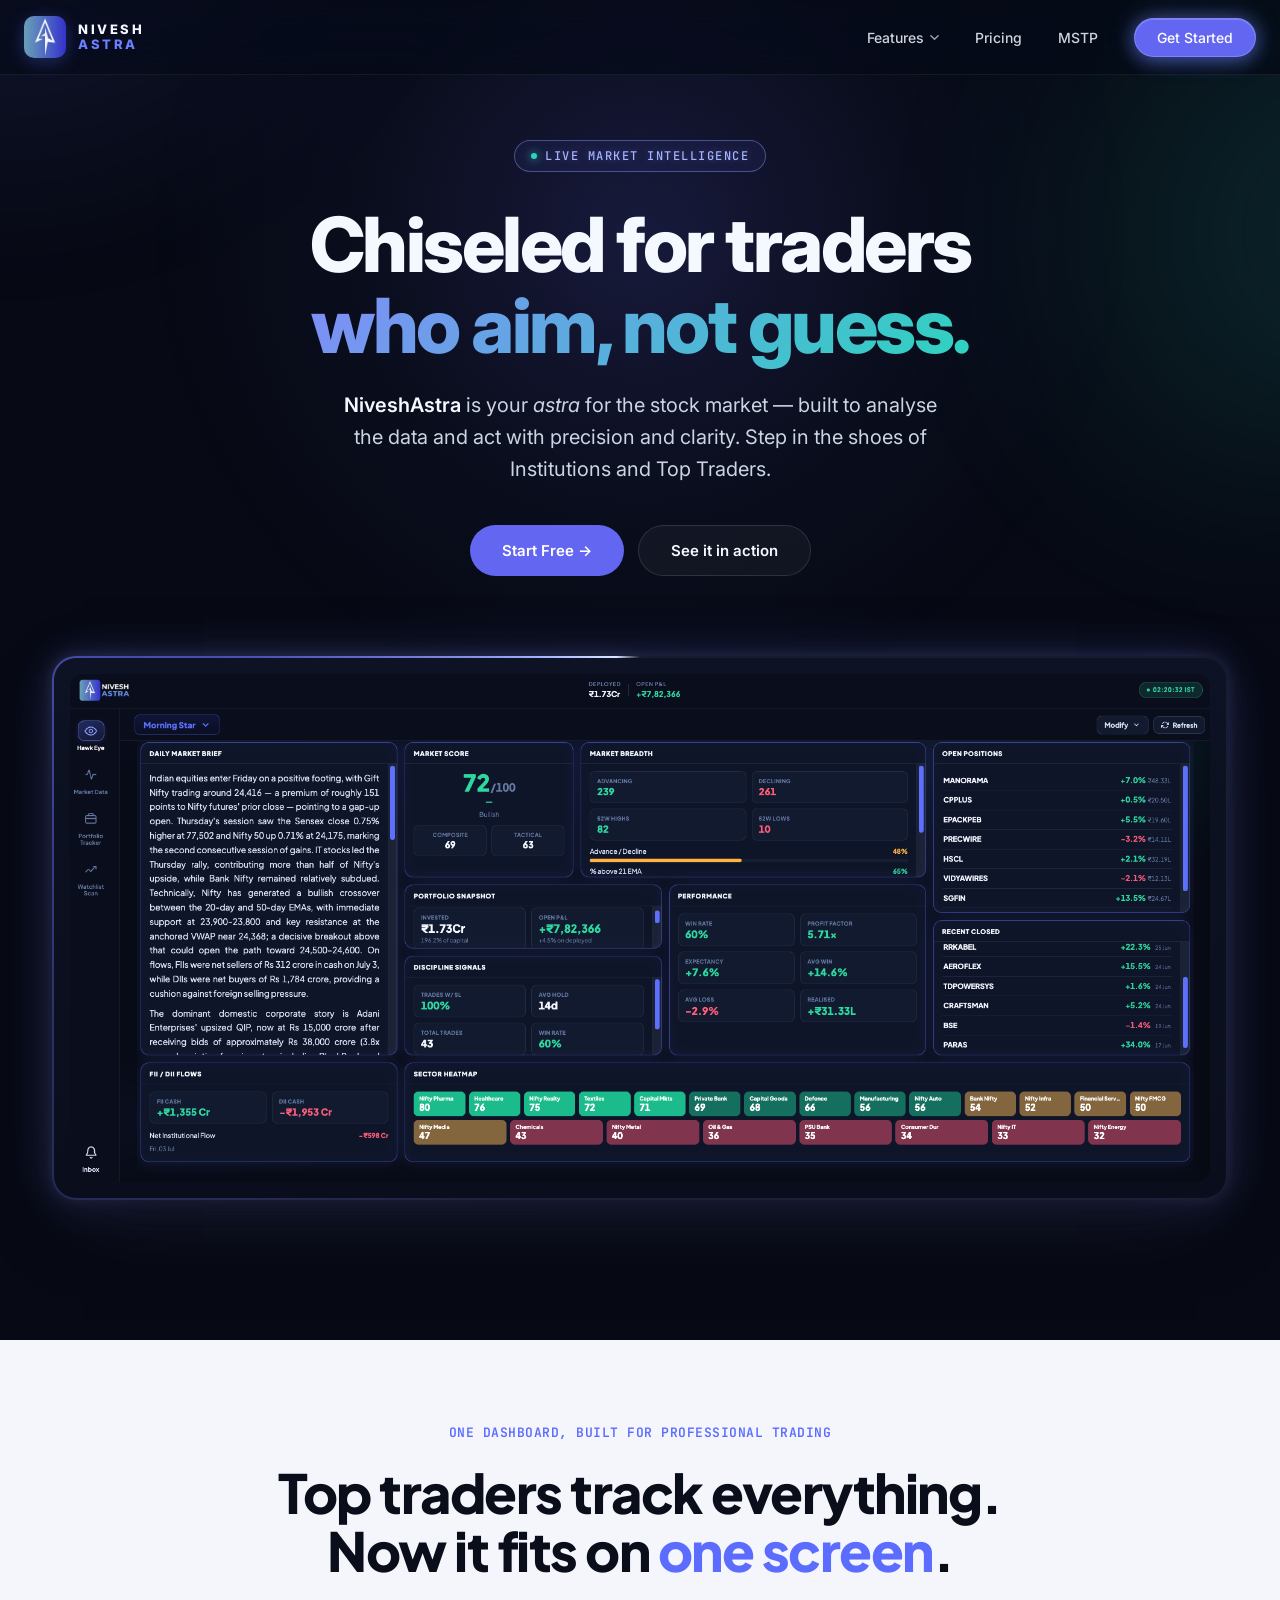
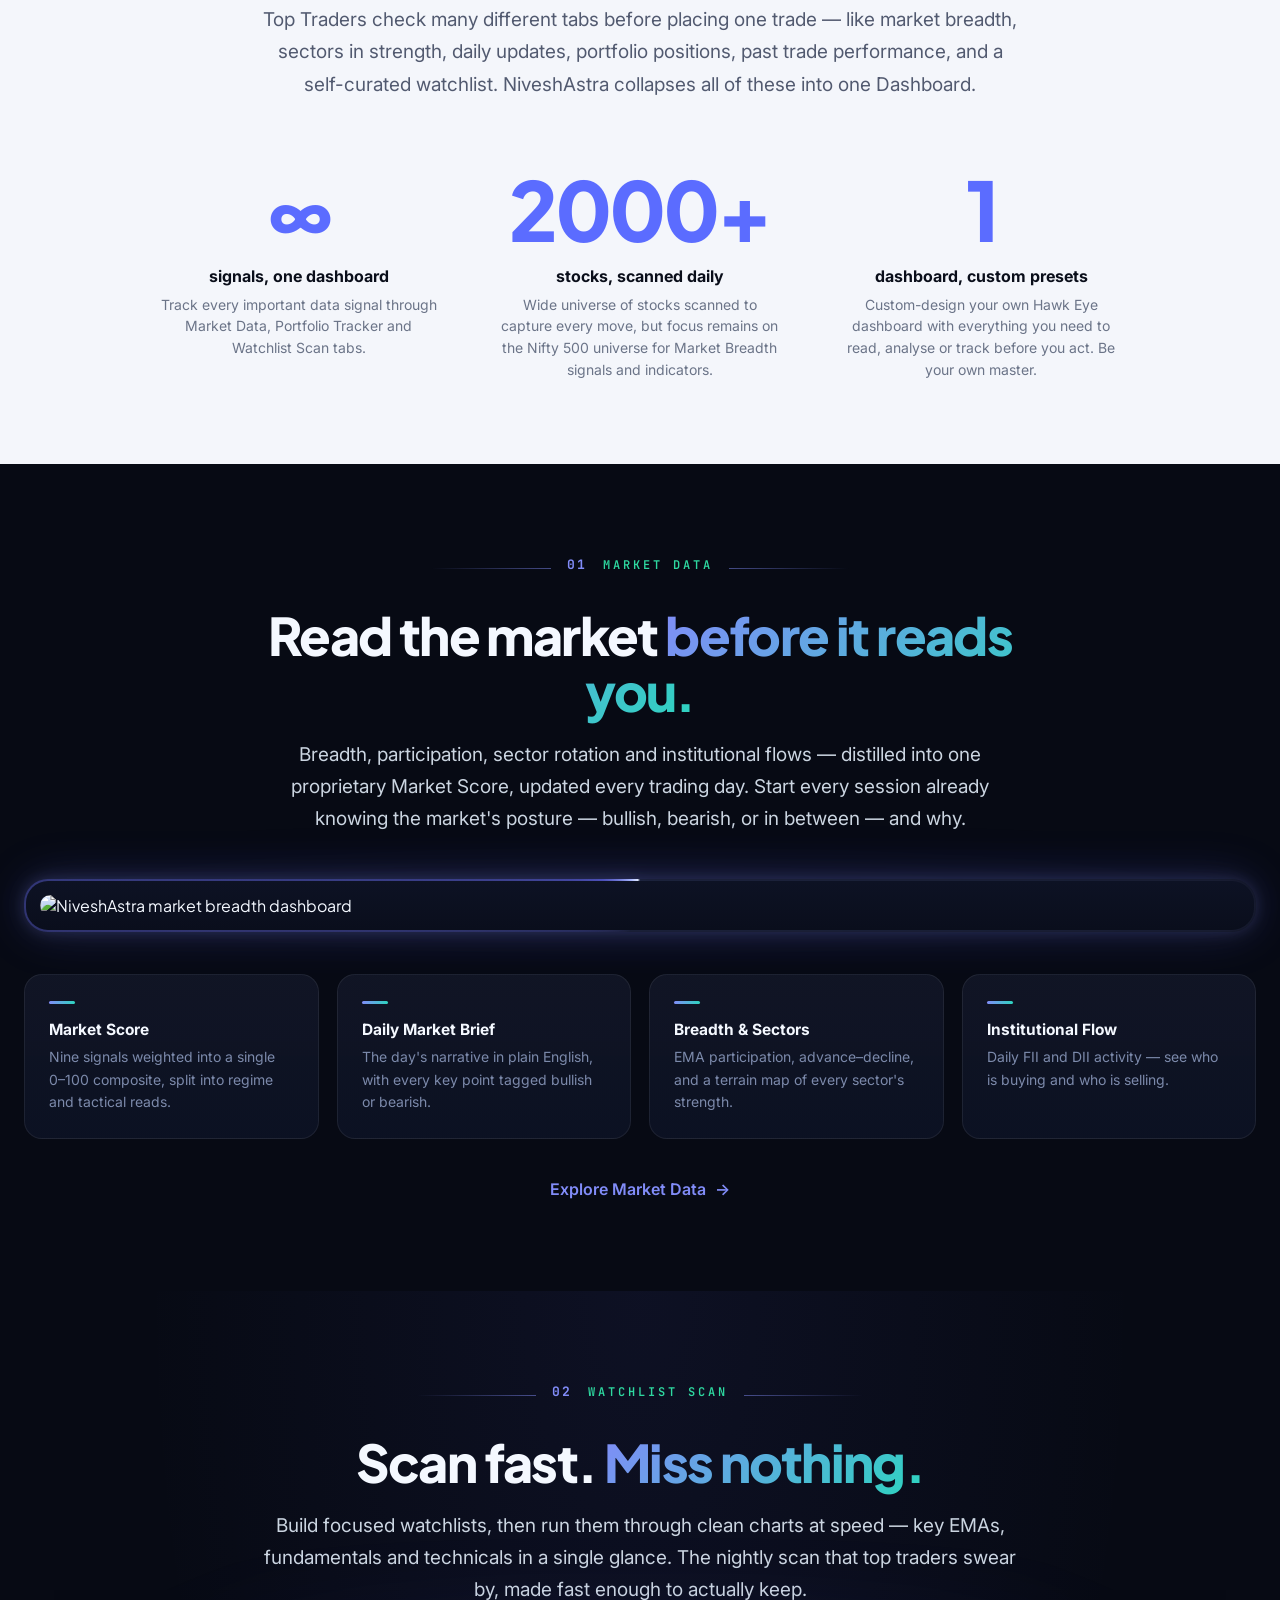
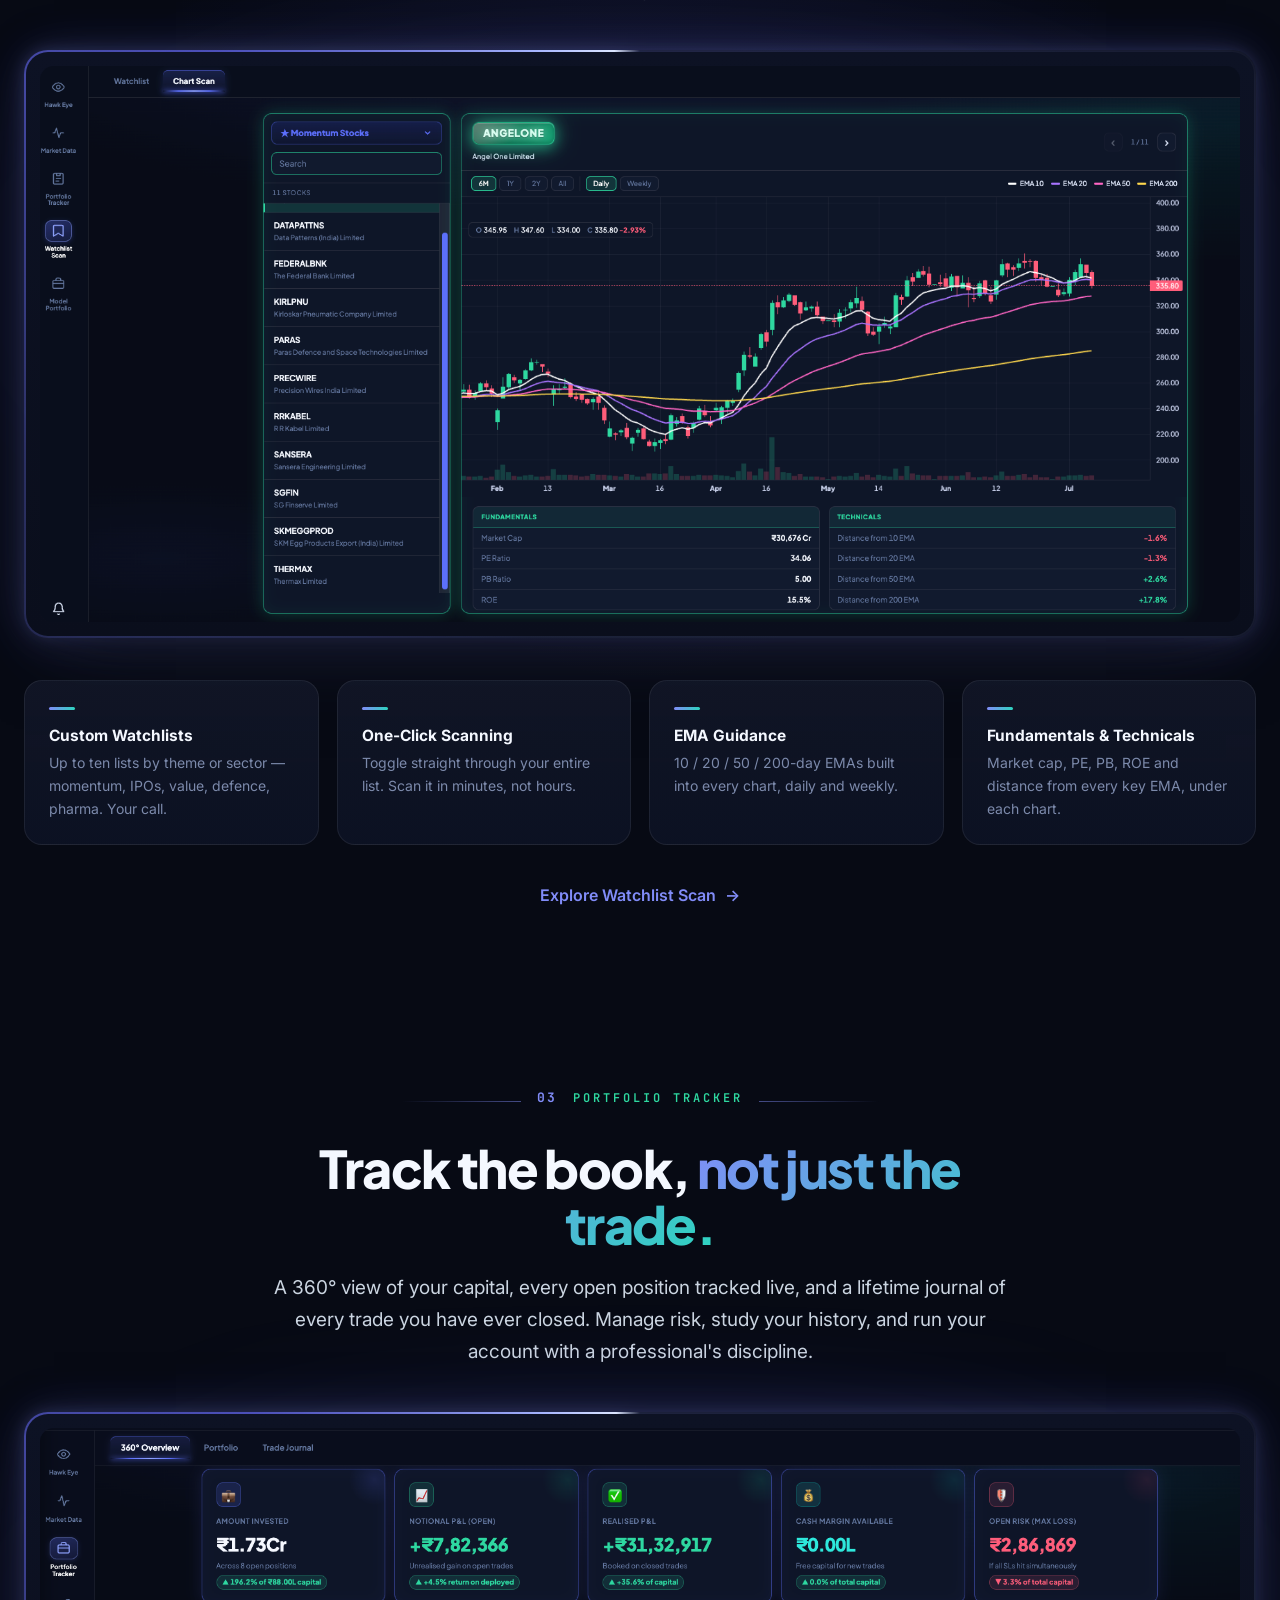
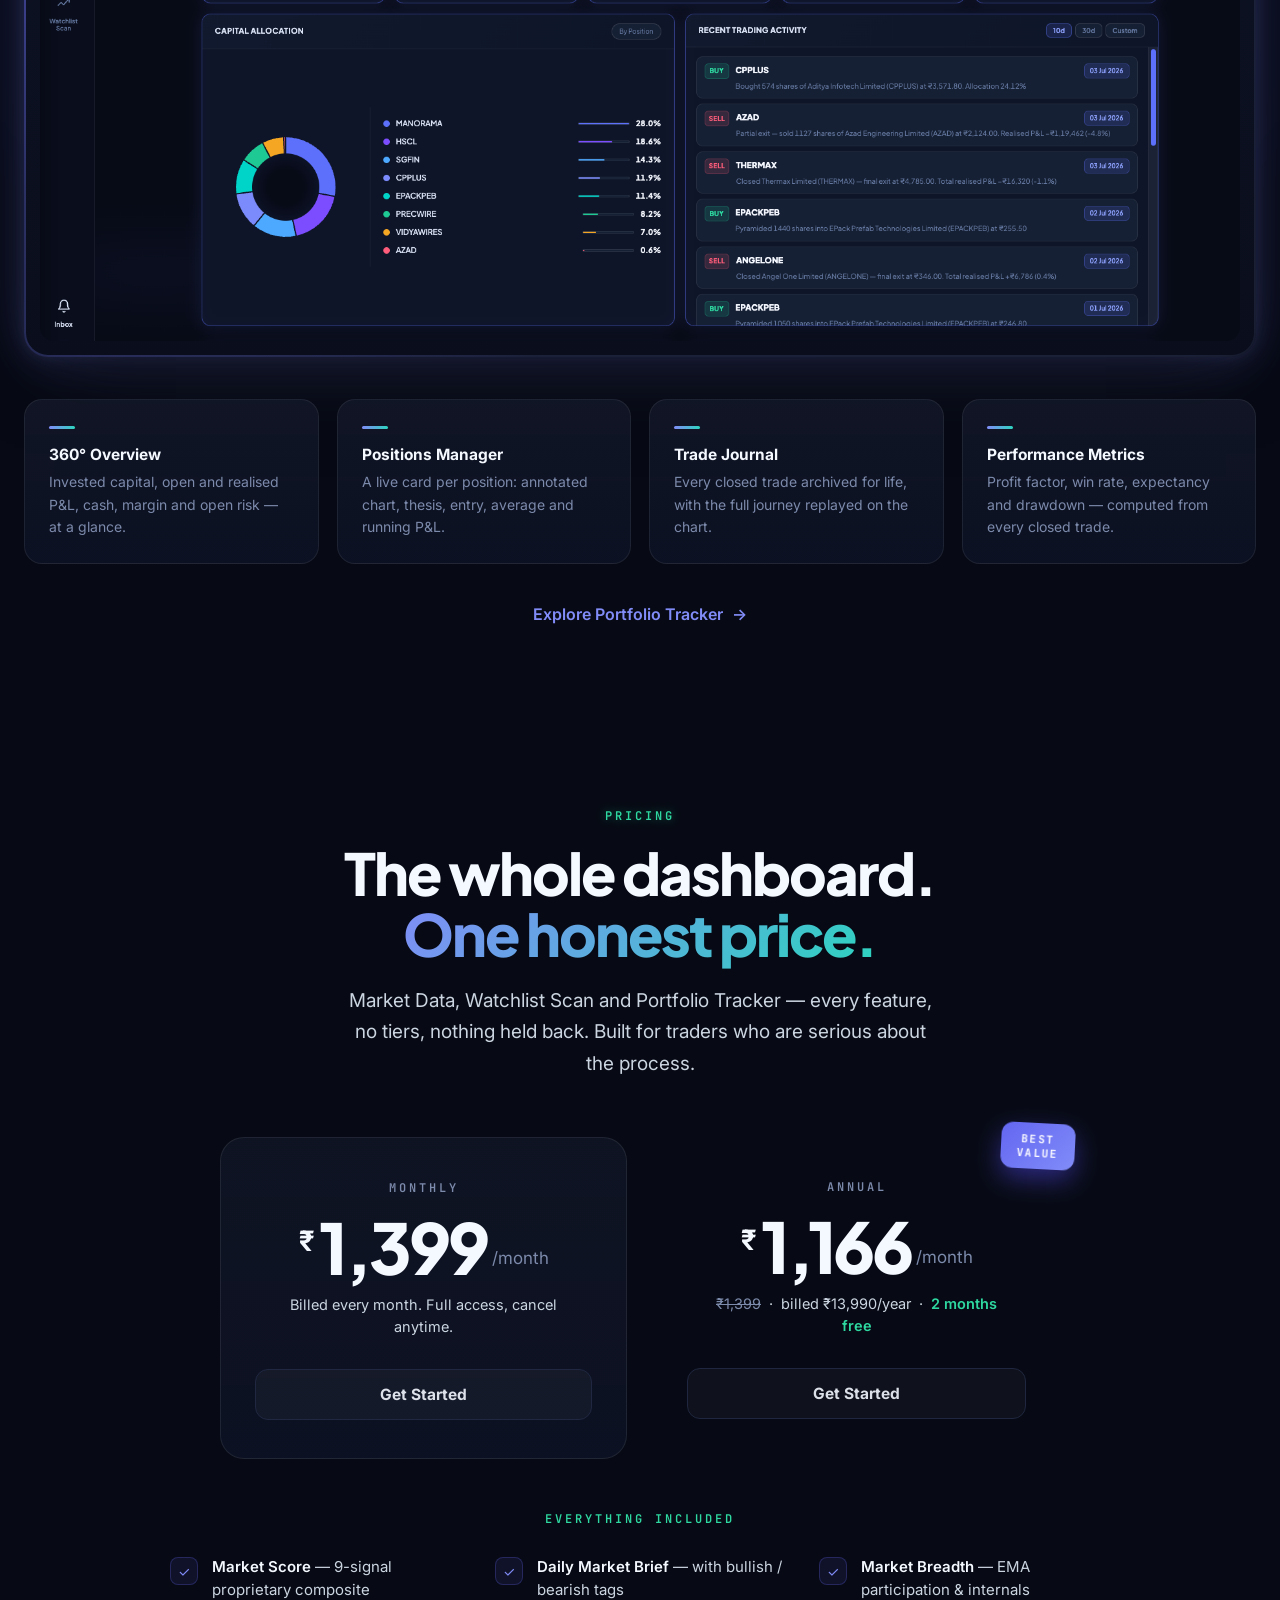
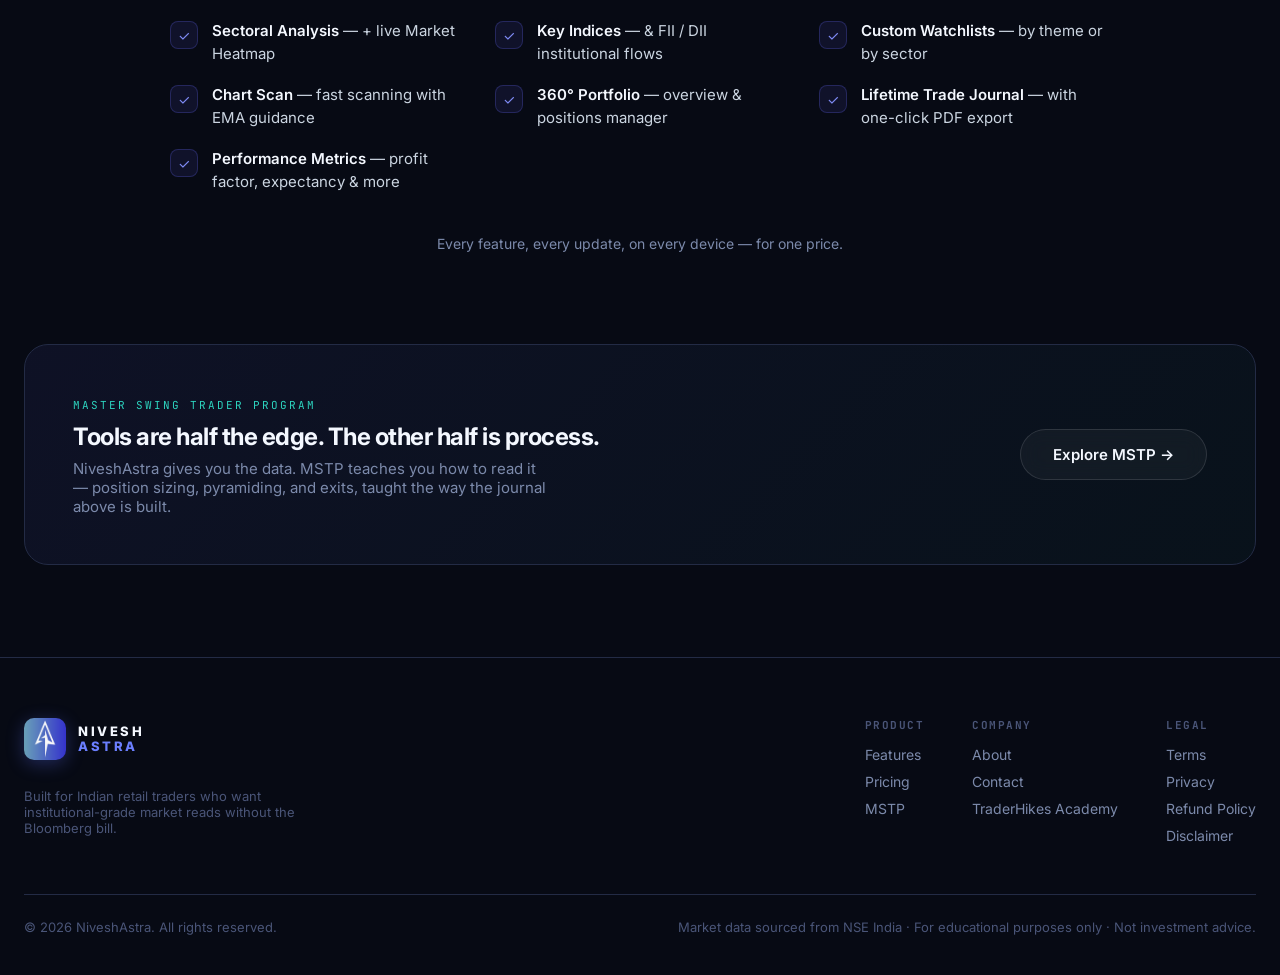
==== commit 3acb5a12: "Update index.html" ====
--- a/index.html
+++ b/index.html
@@ -262,8 +262,8 @@
       </div>
 
       <!-- Annual (hero) -->
-      <div class="pcard hero">
-        <span class="pcard-stamp">Best Value</span>
+      <div class="pcard featured">
+        <span class="pcard-stamp">Best<br>Value</span>
         <div class="pcard-term">Annual</div>
         <div class="pcard-price">
           <span class="pcard-cur">₹</span>
--- a/styles.css
+++ b/styles.css
@@ -2151,7 +2151,7 @@
 .block-head .step-rule{ max-width:120px; }
 
 /* ============================================================= */
-/* PRICING v4 — centered cards, natural height, comet on annual  */
+/* PRICING v5 — content-height cards, working comet, corner stamp */
 /* ============================================================= */
 .price-wrap{
   max-width:840px;
@@ -2159,68 +2159,82 @@
   display:grid;
   grid-template-columns:1fr 1fr;
   gap:26px;
-  align-items:stretch;
+  align-items:start;            /* FIX: cards size to their content, not stretched */
 }
 @media (max-width:760px){ .price-wrap{ grid-template-columns:1fr; max-width:420px; } }
 
 .pcard{
   position:relative;
   border-radius:24px;
-  padding:40px 34px;
+  padding:42px 34px 38px;
   display:flex;
   flex-direction:column;
-  align-items:center;            /* CENTER everything */
+  align-items:center;           /* everything centered, uniformly */
   text-align:center;
-  overflow:hidden;
-}
-/* Monthly — restrained matte dark */
+  /* NOTE: no overflow:hidden — it clipped the comet border + corner stamp */
+}
 .pcard.plain{
   background:linear-gradient(180deg, rgba(19,24,41,.72), rgba(13,18,36,.9));
   border:1px solid rgba(255,255,255,.08);
 }
-/* Annual — comet-tail spinning border + violet fill + glow */
+
+/* Annual: comet border lives on a ::before layer (so overflow/stamp are free) */
 .pcard.hero{
-  background:
-    linear-gradient(165deg, rgba(34,31,74,.96) 0%, rgba(16,19,40,.98) 100%) padding-box,
-    conic-gradient(from var(--comet-angle),
+  background:linear-gradient(165deg, rgba(34,31,74,.96) 0%, rgba(16,19,40,.98) 100%);
+  border:2px solid transparent;
+  box-shadow:0 34px 90px -20px rgba(79,70,229,.4), 0 0 46px rgba(99,102,241,.16);
+}
+.pcard.hero::before{
+  content:'';
+  position:absolute; inset:-2px;
+  border-radius:24px;
+  padding:2px;
+  background:conic-gradient(from var(--comet-angle),
       transparent 0deg, transparent 200deg,
-      rgba(99,102,241,0.28) 260deg,
-      rgba(99,102,241,0.75) 305deg,
+      rgba(99,102,241,0.30) 260deg,
+      rgba(99,102,241,0.8) 305deg,
       rgba(165,180,255,1) 340deg,
-      rgba(220,230,255,1) 355deg,
-      transparent 360deg) border-box;
-  border:2px solid transparent;
+      rgba(230,236,255,1) 355deg,
+      transparent 360deg);
+  -webkit-mask:linear-gradient(#000 0 0) content-box, linear-gradient(#000 0 0);
+  -webkit-mask-composite:xor; mask-composite:exclude;
   animation:cometSpin 4s linear infinite;
-  box-shadow:0 34px 90px -20px rgba(79,70,229,.4), 0 0 46px rgba(99,102,241,.16);
-  filter:drop-shadow(0 0 8px rgba(143,163,255,.22));
+  pointer-events:none;
+  z-index:2;
 }
 @supports not (background: paint(something)){
-  .pcard.hero{
-    background:linear-gradient(165deg, rgba(34,31,74,.96), rgba(16,19,40,.98));
-    border:1.5px solid rgba(143,163,255,.4); animation:none;
-  }
+  .pcard.hero{ border:1.5px solid rgba(143,163,255,.45); }
+  .pcard.hero::before{ display:none; }
 }
 .pcard.hero::after{
-  content:''; position:absolute; inset:-40% -30% auto -30%; height:80%;
-  background:radial-gradient(ellipse at 50% 0%, rgba(129,140,248,.32), transparent 62%);
+  content:''; position:absolute; inset:-40% -30% 40% -30%;
+  background:radial-gradient(ellipse at 50% 0%, rgba(129,140,248,.30), transparent 62%);
   filter:blur(34px); pointer-events:none; z-index:0;
 }
 .pcard > *{ position:relative; z-index:1; }
 
-.pcard-badge{
+/* Corner "stamp" — overhangs the top-right, grows on reveal */
+.pcard-stamp{
+  position:absolute;
+  top:-14px; right:-14px;
+  z-index:3;
   display:inline-flex; align-items:center; gap:7px;
-  margin-bottom:20px; padding:7px 16px; border-radius:99px;
+  padding:9px 16px; border-radius:12px;
   font-family:var(--font-mono); font-size:11px; font-weight:700;
-  letter-spacing:1.5px; text-transform:uppercase; white-space:nowrap;
-  color:var(--accent-violet-bright);
-  background:rgba(99,102,241,.14);
-  border:1px solid rgba(129,140,248,.4);
-}
-.pcard-badge.ghost{ visibility:hidden; }
+  letter-spacing:1.3px; text-transform:uppercase; white-space:nowrap;
+  color:#fff;
+  background:linear-gradient(135deg, var(--accent-violet), var(--accent-violet-bright));
+  box-shadow:0 10px 26px rgba(79,70,229,.5);
+  transform:rotate(3deg) scale(0);
+  transform-origin:center;
+  transition:transform .6s cubic-bezier(.34,1.56,.64,1) .35s;  /* springy grow */
+}
+.price-wrap.in .pcard-stamp{ transform:rotate(3deg) scale(1); }
+
 .pcard-term{
   font-family:var(--font-mono); font-size:12px; font-weight:600;
   letter-spacing:3px; text-transform:uppercase; color:var(--text-muted);
-  margin-bottom:14px;
+  margin-bottom:16px;
 }
 .pcard.hero .pcard-term{ color:var(--accent-blue-lt); }
 .pcard-price{ display:flex; align-items:flex-start; justify-content:center; gap:5px; margin-bottom:12px; }
@@ -2231,12 +2245,12 @@
   color:var(--text-primary);
 }
 .pcard-per{ font-size:17px; color:var(--text-muted); align-self:flex-end; padding-bottom:14px; }
-.pcard-note{ font-size:14.5px; color:var(--text-secondary); line-height:1.55; max-width:300px; }
+.pcard-note{ font-size:14.5px; color:var(--text-secondary); line-height:1.55; max-width:290px; }
 .pcard-note .pcard-strike{ color:var(--text-muted); text-decoration:line-through; }
 .pcard-note .pcard-save{ color:var(--accent-green); font-weight:600; }
 .pcard-btn{
   display:block; width:100%; text-align:center;
-  margin-top:28px;
+  margin-top:30px;
   padding:15px 20px; border-radius:13px;
   font-size:15.5px; font-weight:700;
   border:1px solid var(--border);
@@ -2253,7 +2267,6 @@
 .pcard-btn:not(.disabled):hover{ transform:translateY(-2px); }
 .pcard.hero .pcard-btn:not(.disabled):hover{ box-shadow:0 18px 44px rgba(99,102,241,.55); }
 
-/* "Everything included" — Market-Data tick style */
 .price-included{ max-width:940px; margin:52px auto 0; }
 .price-included-head{
   text-align:center;
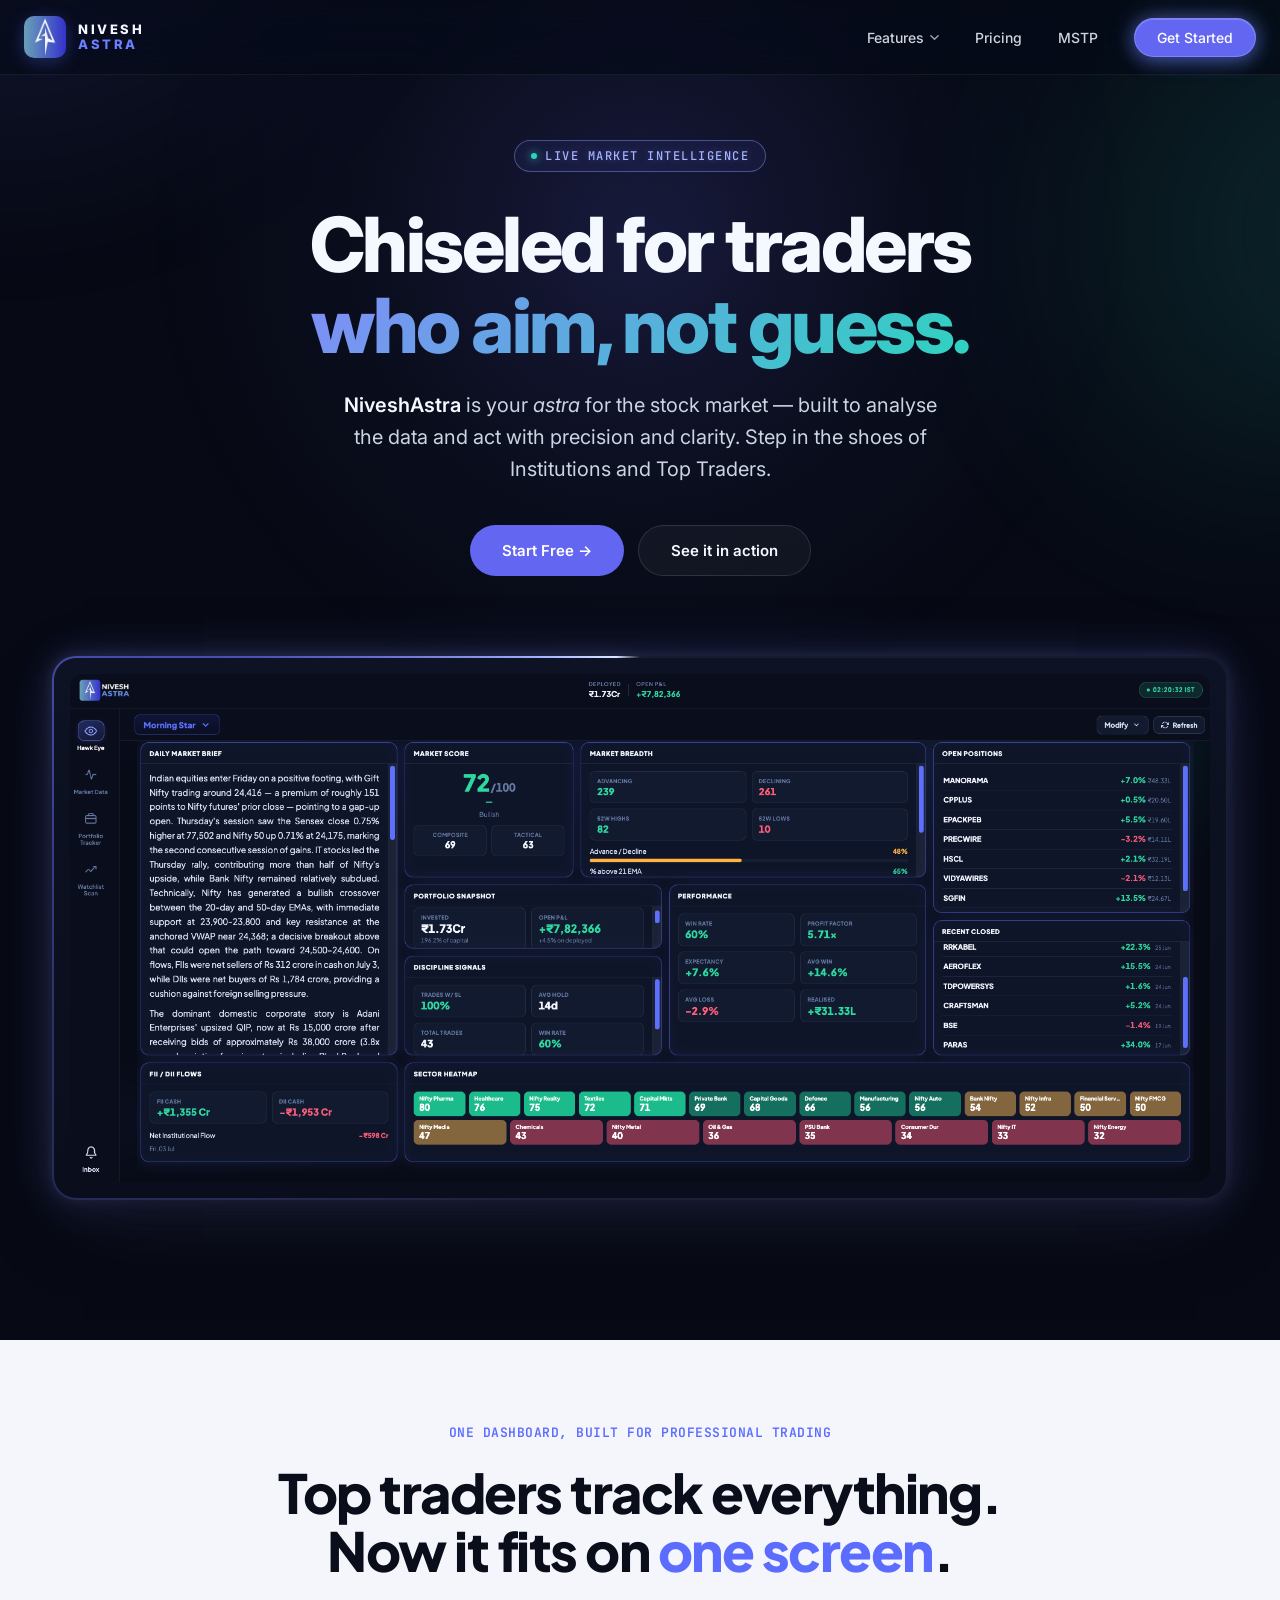
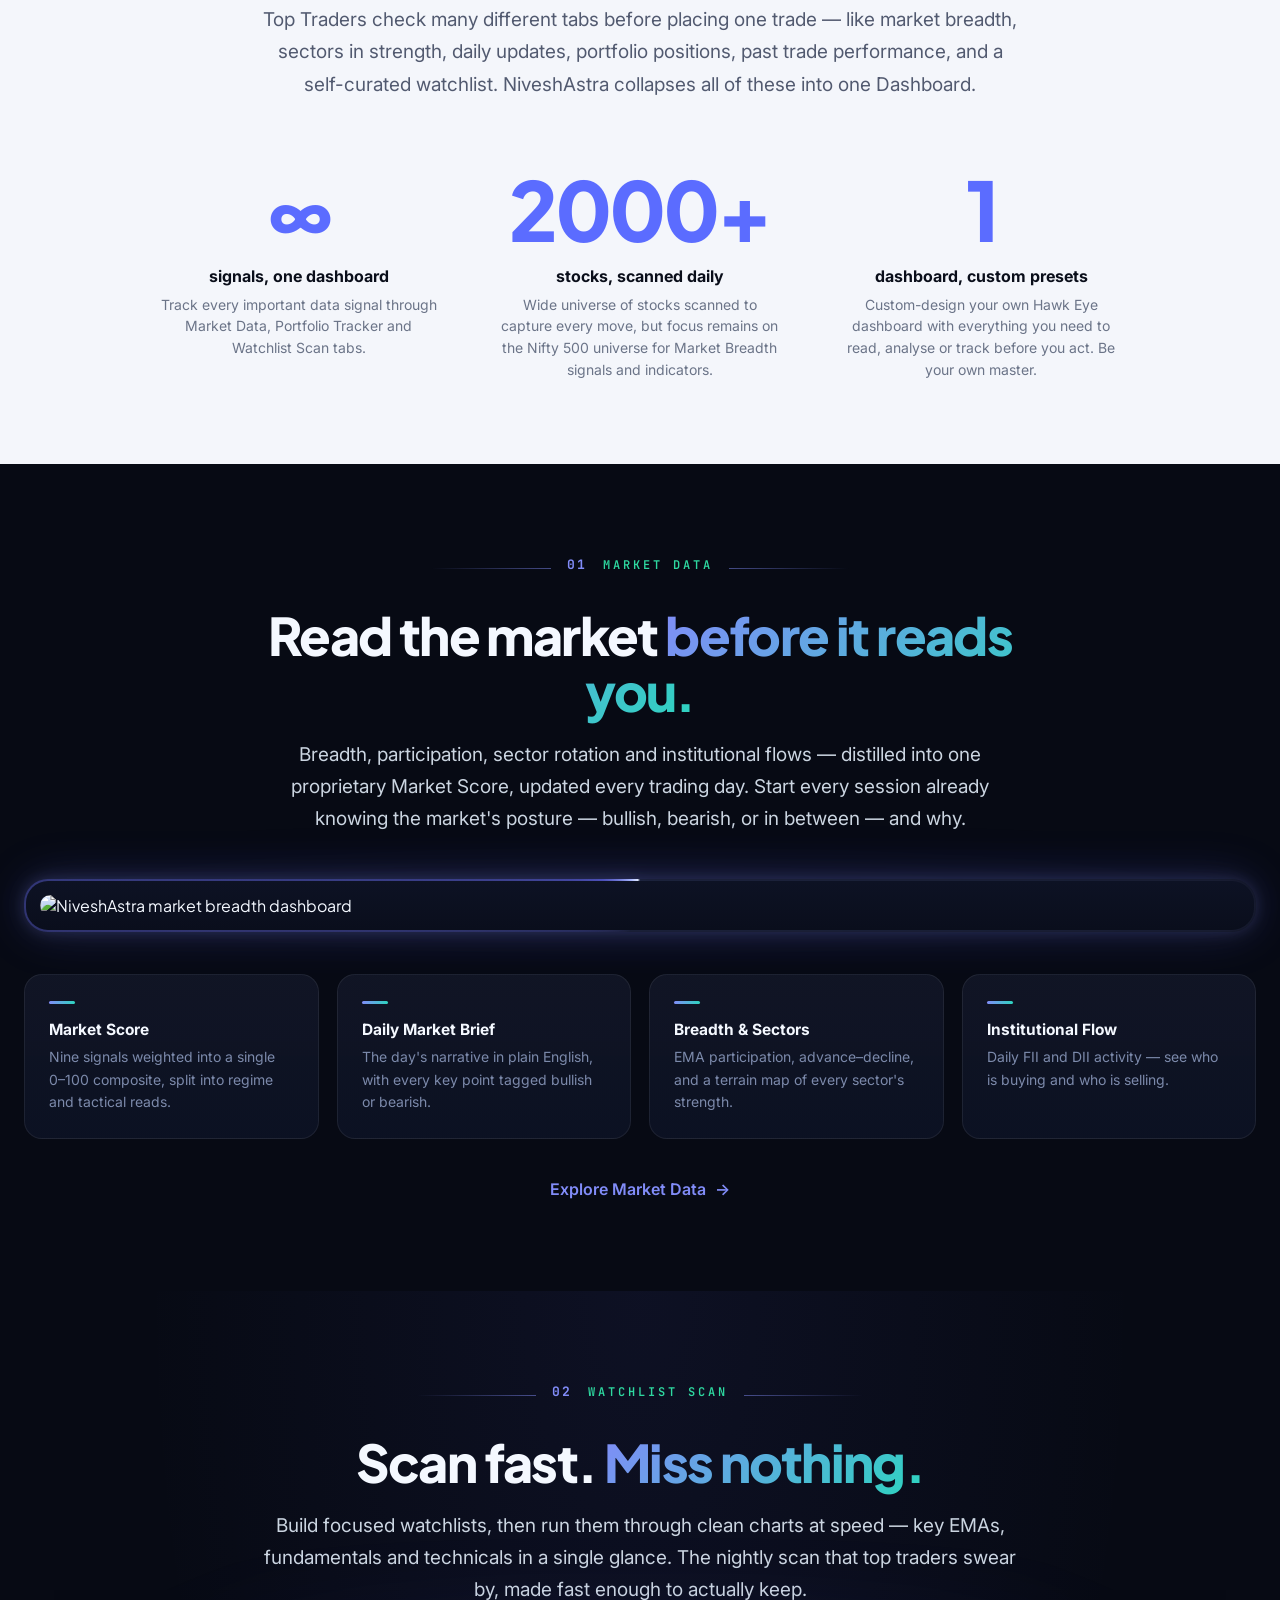
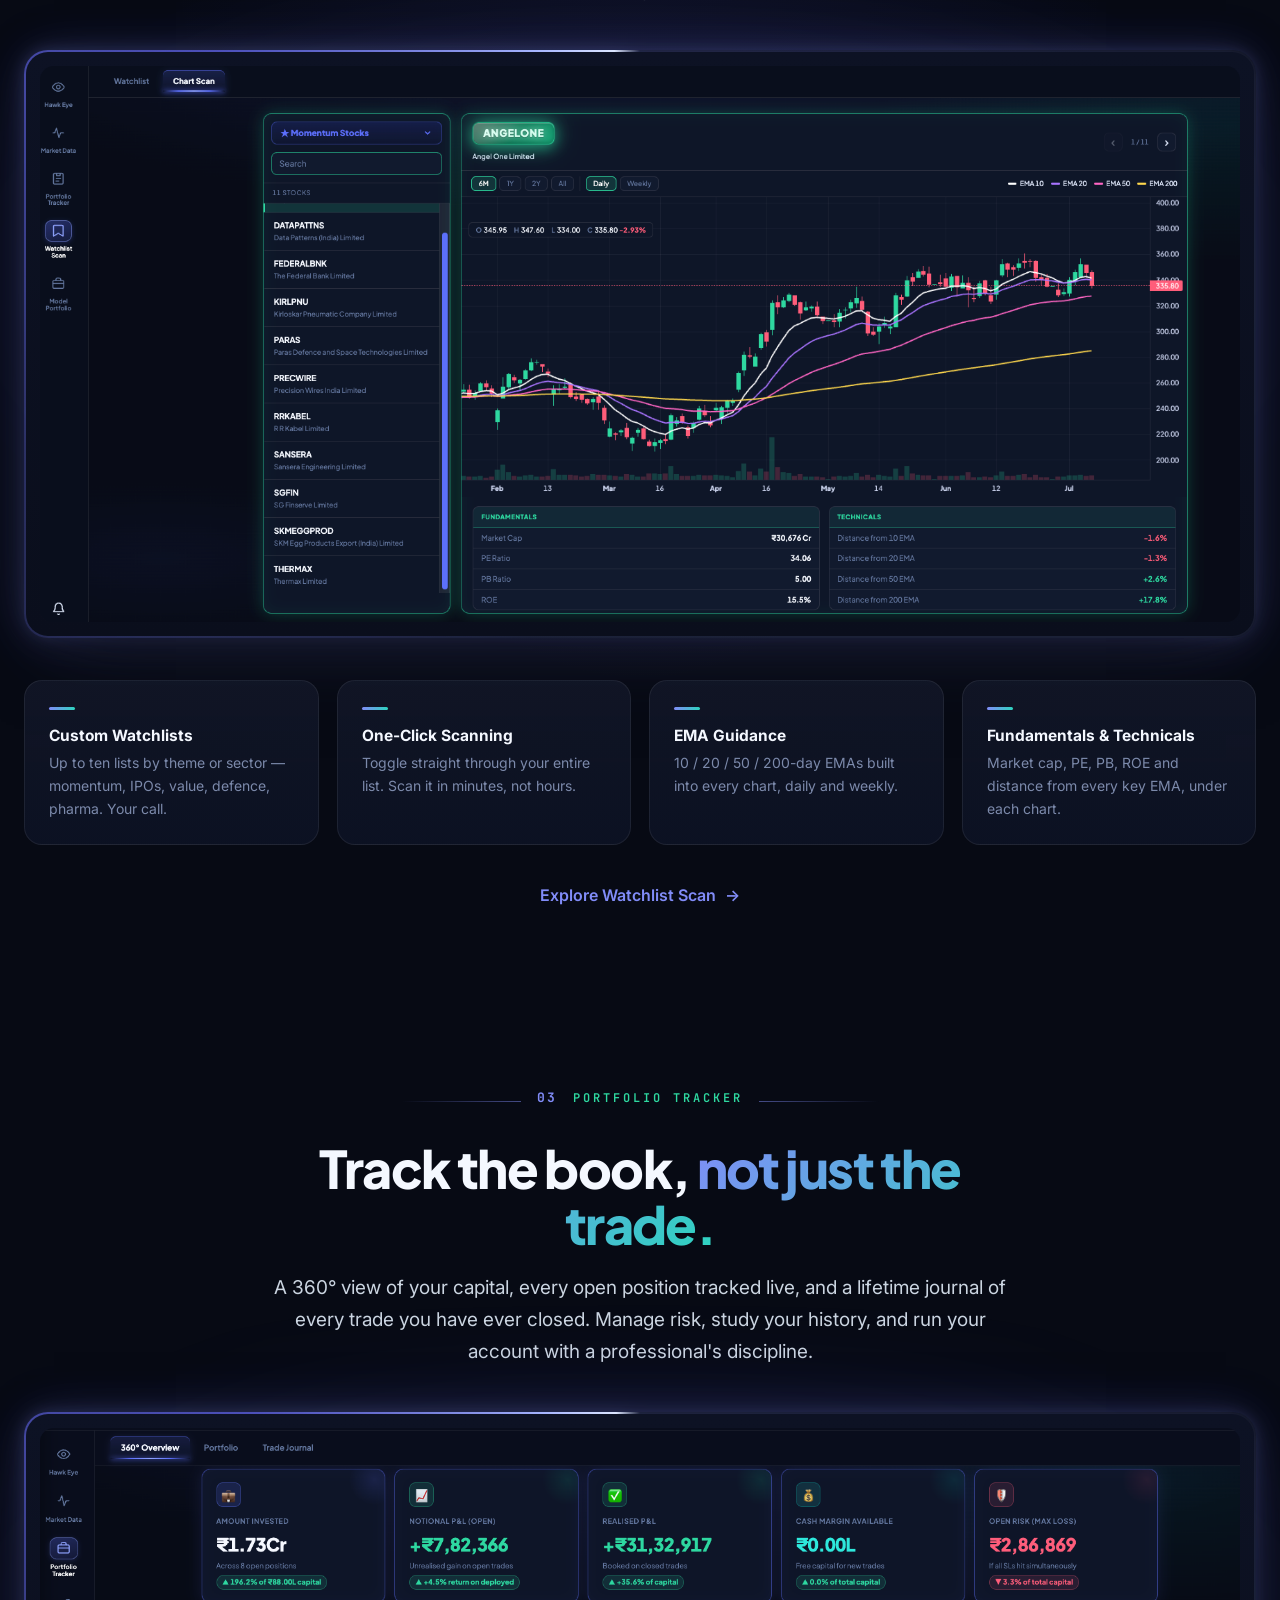
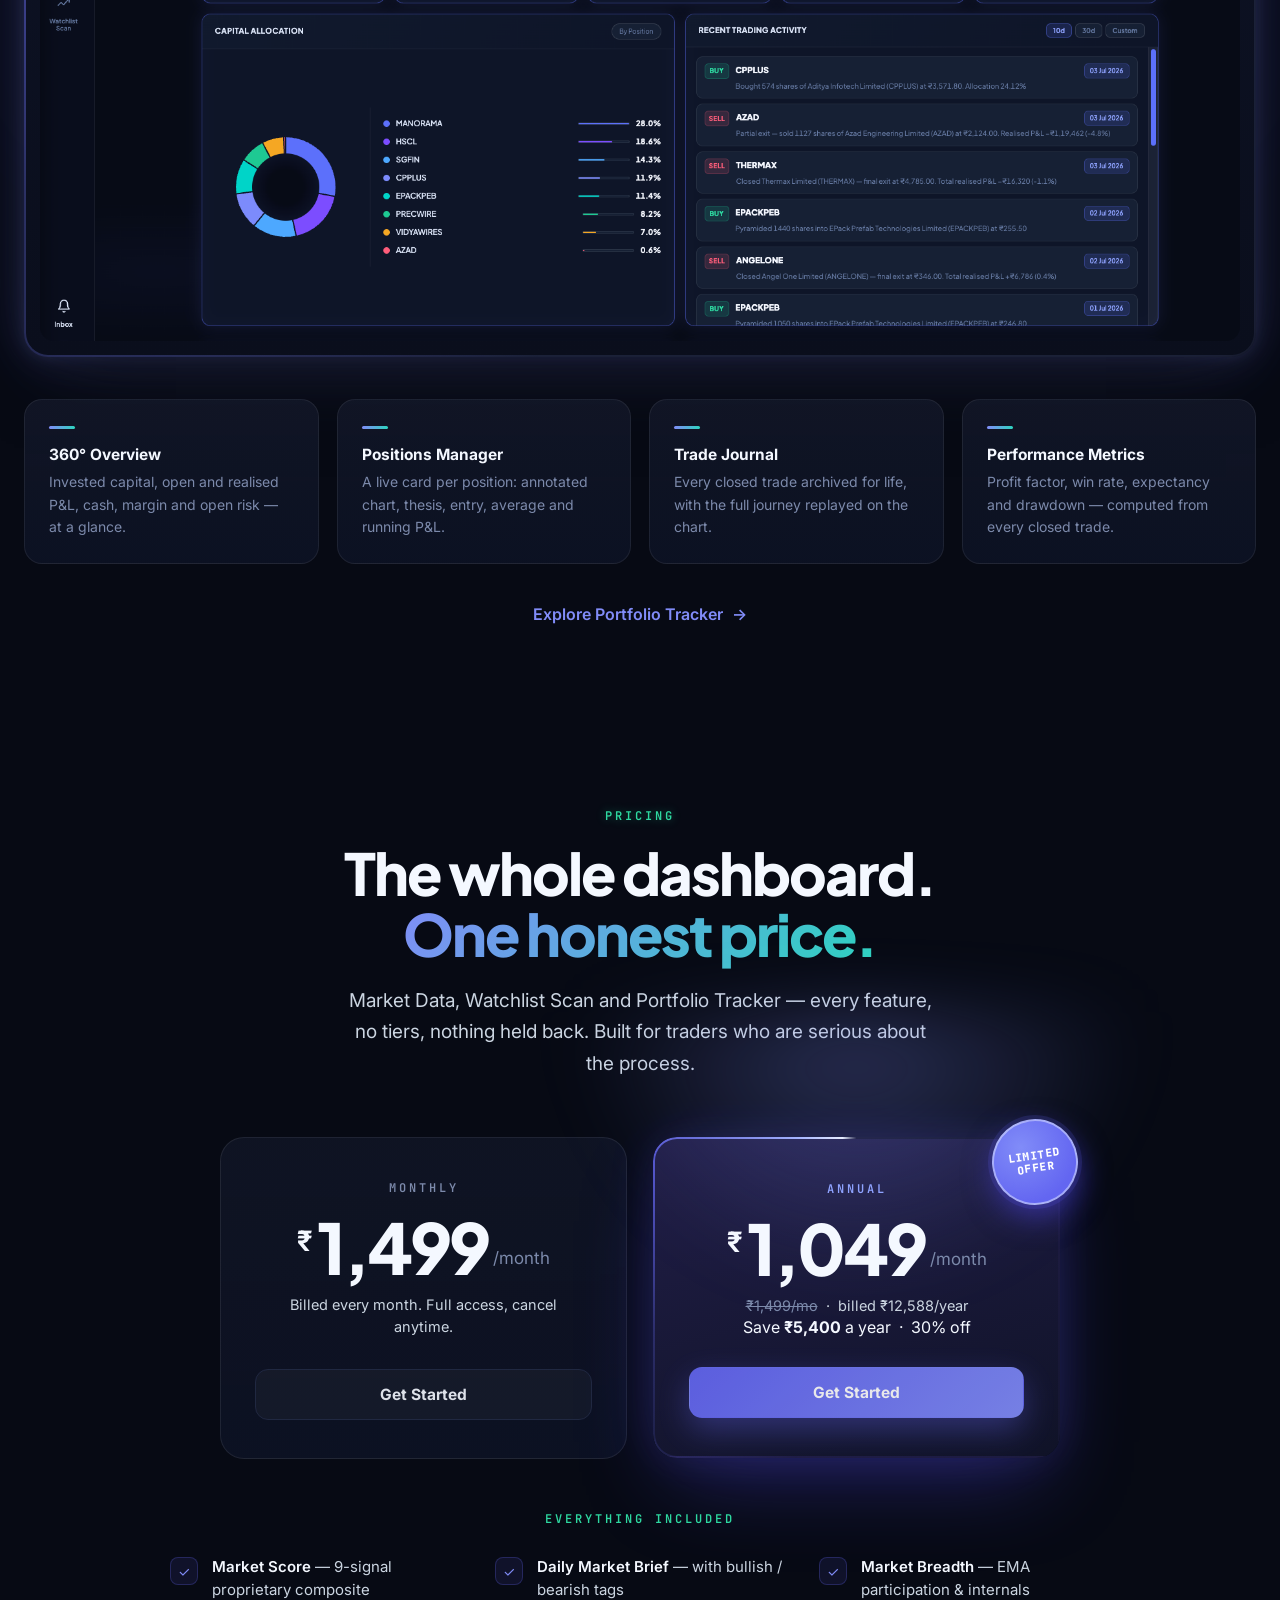
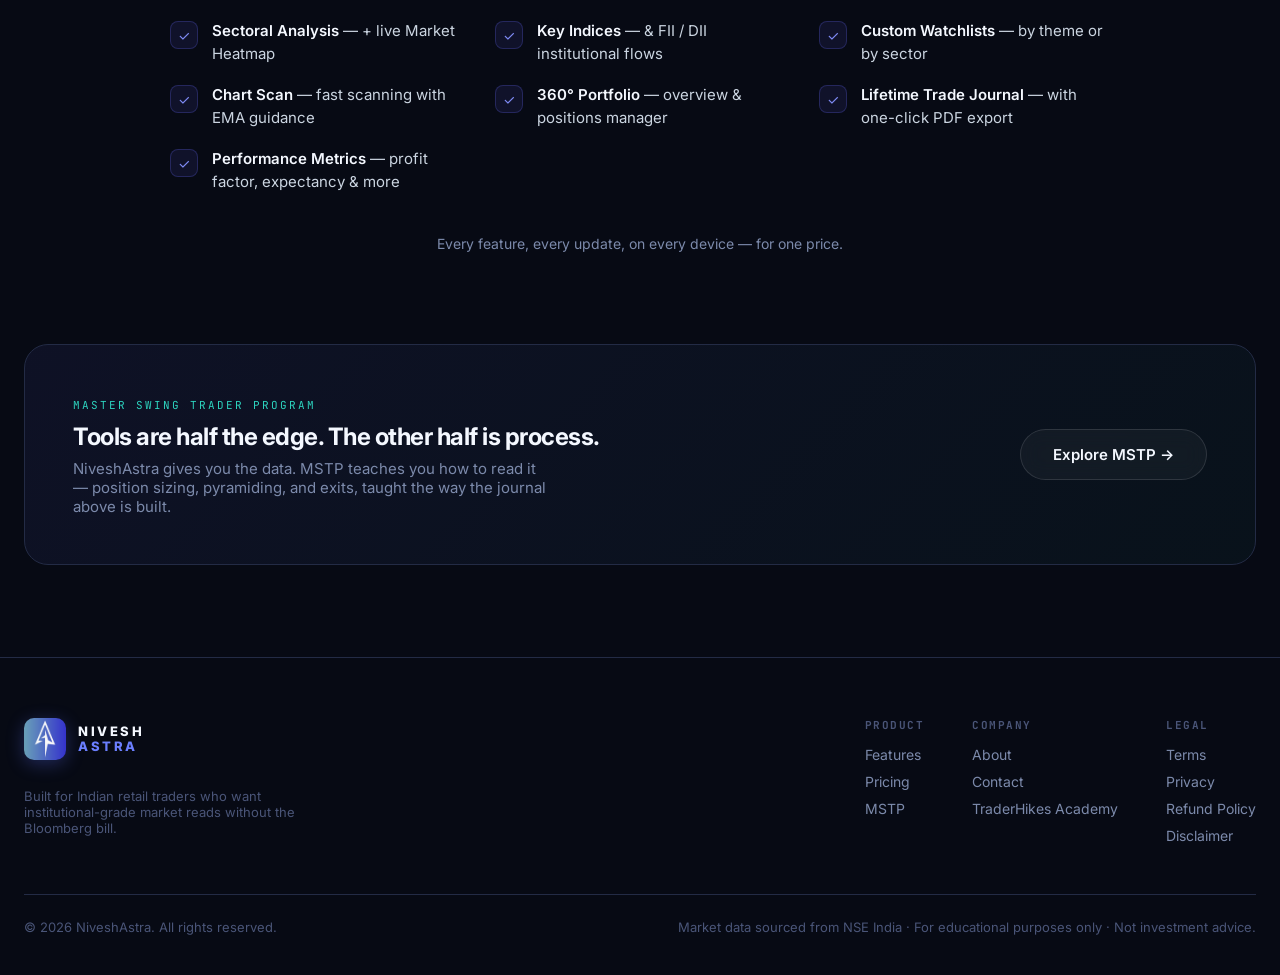
==== commit 09ae5ecc: "Update index.html" ====
--- a/index.html
+++ b/index.html
@@ -254,7 +254,7 @@
         <div class="pcard-term">Monthly</div>
         <div class="pcard-price">
           <span class="pcard-cur">₹</span>
-          <span class="pcard-amt">1,399</span>
+          <span class="pcard-amt">1,499</span>
           <span class="pcard-per">/month</span>
         </div>
         <div class="pcard-note">Billed every month. Full access, cancel anytime.</div>
@@ -263,14 +263,15 @@
 
       <!-- Annual (hero) -->
       <div class="pcard featured">
-        <span class="pcard-stamp">Best<br>Value</span>
+        <span class="pcard-stamp">Limited Offer</span>
         <div class="pcard-term">Annual</div>
         <div class="pcard-price">
           <span class="pcard-cur">₹</span>
-          <span class="pcard-amt">1,166</span>
+          <span class="pcard-amt">1,049</span>
           <span class="pcard-per">/month</span>
         </div>
-        <div class="pcard-note"><span class="pcard-strike">₹1,399</span> &nbsp;·&nbsp; billed ₹13,990/year &nbsp;·&nbsp; <span class="pcard-save">2 months free</span></div>
+        <div class="pcard-note"><span class="pcard-strike">₹1,499/mo</span> &nbsp;·&nbsp; billed ₹12,588/year</div>
+        <div class="pcard-saving">Save <b>₹5,400</b> a year &nbsp;·&nbsp; 30% off</div>
         <div class="pcard-btn disabled" role="button" aria-disabled="true">Get Started</div>
       </div>
     </div>
--- a/styles.css
+++ b/styles.css
@@ -2179,12 +2179,12 @@
 }
 
 /* Annual: comet border lives on a ::before layer (so overflow/stamp are free) */
-.pcard.hero{
+.pcard.featured{
   background:linear-gradient(165deg, rgba(34,31,74,.96) 0%, rgba(16,19,40,.98) 100%);
   border:2px solid transparent;
   box-shadow:0 34px 90px -20px rgba(79,70,229,.4), 0 0 46px rgba(99,102,241,.16);
 }
-.pcard.hero::before{
+.pcard.featured::before{
   content:'';
   position:absolute; inset:-2px;
   border-radius:24px;
@@ -2203,10 +2203,10 @@
   z-index:2;
 }
 @supports not (background: paint(something)){
-  .pcard.hero{ border:1.5px solid rgba(143,163,255,.45); }
-  .pcard.hero::before{ display:none; }
-}
-.pcard.hero::after{
+  .pcard.featured{ border:1.5px solid rgba(143,163,255,.45); }
+  .pcard.featured::before{ display:none; }
+}
+.pcard.featured::after{
   content:''; position:absolute; inset:-40% -30% 40% -30%;
   background:radial-gradient(ellipse at 50% 0%, rgba(129,140,248,.30), transparent 62%);
   filter:blur(34px); pointer-events:none; z-index:0;
@@ -2216,27 +2216,30 @@
 /* Corner "stamp" — overhangs the top-right, grows on reveal */
 .pcard-stamp{
   position:absolute;
-  top:-14px; right:-14px;
+  top:-20px; right:-20px;
   z-index:3;
-  display:inline-flex; align-items:center; gap:7px;
-  padding:9px 16px; border-radius:12px;
-  font-family:var(--font-mono); font-size:11px; font-weight:700;
-  letter-spacing:1.3px; text-transform:uppercase; white-space:nowrap;
+  width:86px; height:86px;
+  display:flex; flex-direction:column; align-items:center; justify-content:center;
+  text-align:center;
+  border-radius:50%;
+  font-family:var(--font-mono); font-size:11px; font-weight:800;
+  line-height:1.15; letter-spacing:.5px; text-transform:uppercase;
   color:#fff;
-  background:linear-gradient(135deg, var(--accent-violet), var(--accent-violet-bright));
-  box-shadow:0 10px 26px rgba(79,70,229,.5);
-  transform:rotate(3deg) scale(0);
+  background:radial-gradient(circle at 35% 30%, var(--accent-violet-bright), var(--accent-violet) 72%);
+  border:2px solid rgba(220,228,255,.55);
+  box-shadow:0 12px 30px rgba(79,70,229,.55), 0 0 0 4px rgba(99,102,241,.16);
+  transform:scale(0) rotate(-18deg);
   transform-origin:center;
-  transition:transform .6s cubic-bezier(.34,1.56,.64,1) .35s;  /* springy grow */
-}
-.price-wrap.in .pcard-stamp{ transform:rotate(3deg) scale(1); }
+  transition:transform .65s cubic-bezier(.34,1.56,.64,1) .35s;  /* springy seal press */
+}
+.price-wrap.in .pcard-stamp{ transform:scale(1) rotate(-8deg); }
 
 .pcard-term{
   font-family:var(--font-mono); font-size:12px; font-weight:600;
   letter-spacing:3px; text-transform:uppercase; color:var(--text-muted);
   margin-bottom:16px;
 }
-.pcard.hero .pcard-term{ color:var(--accent-blue-lt); }
+.pcard.featured .pcard-term{ color:var(--accent-blue-lt); }
 .pcard-price{ display:flex; align-items:flex-start; justify-content:center; gap:5px; margin-bottom:12px; }
 .pcard-cur{ font-size:28px; font-weight:700; color:var(--text-primary); margin-top:12px; }
 .pcard-amt{
@@ -2258,14 +2261,14 @@
   background:rgba(255,255,255,.04);
   transition:transform .3s cubic-bezier(.16,1,.3,1), box-shadow .3s ease;
 }
-.pcard.hero .pcard-btn{
+.pcard.featured .pcard-btn{
   border:1px solid transparent; color:#fff;
   background:linear-gradient(135deg, var(--accent-violet), var(--accent-violet-bright));
   box-shadow:0 12px 32px rgba(99,102,241,.4);
 }
 .pcard-btn.disabled{ cursor:default; opacity:.9; }
 .pcard-btn:not(.disabled):hover{ transform:translateY(-2px); }
-.pcard.hero .pcard-btn:not(.disabled):hover{ box-shadow:0 18px 44px rgba(99,102,241,.55); }
+.pcard.featured .pcard-btn:not(.disabled):hover{ box-shadow:0 18px 44px rgba(99,102,241,.55); }
 
 .price-included{ max-width:940px; margin:52px auto 0; }
 .price-included-head{
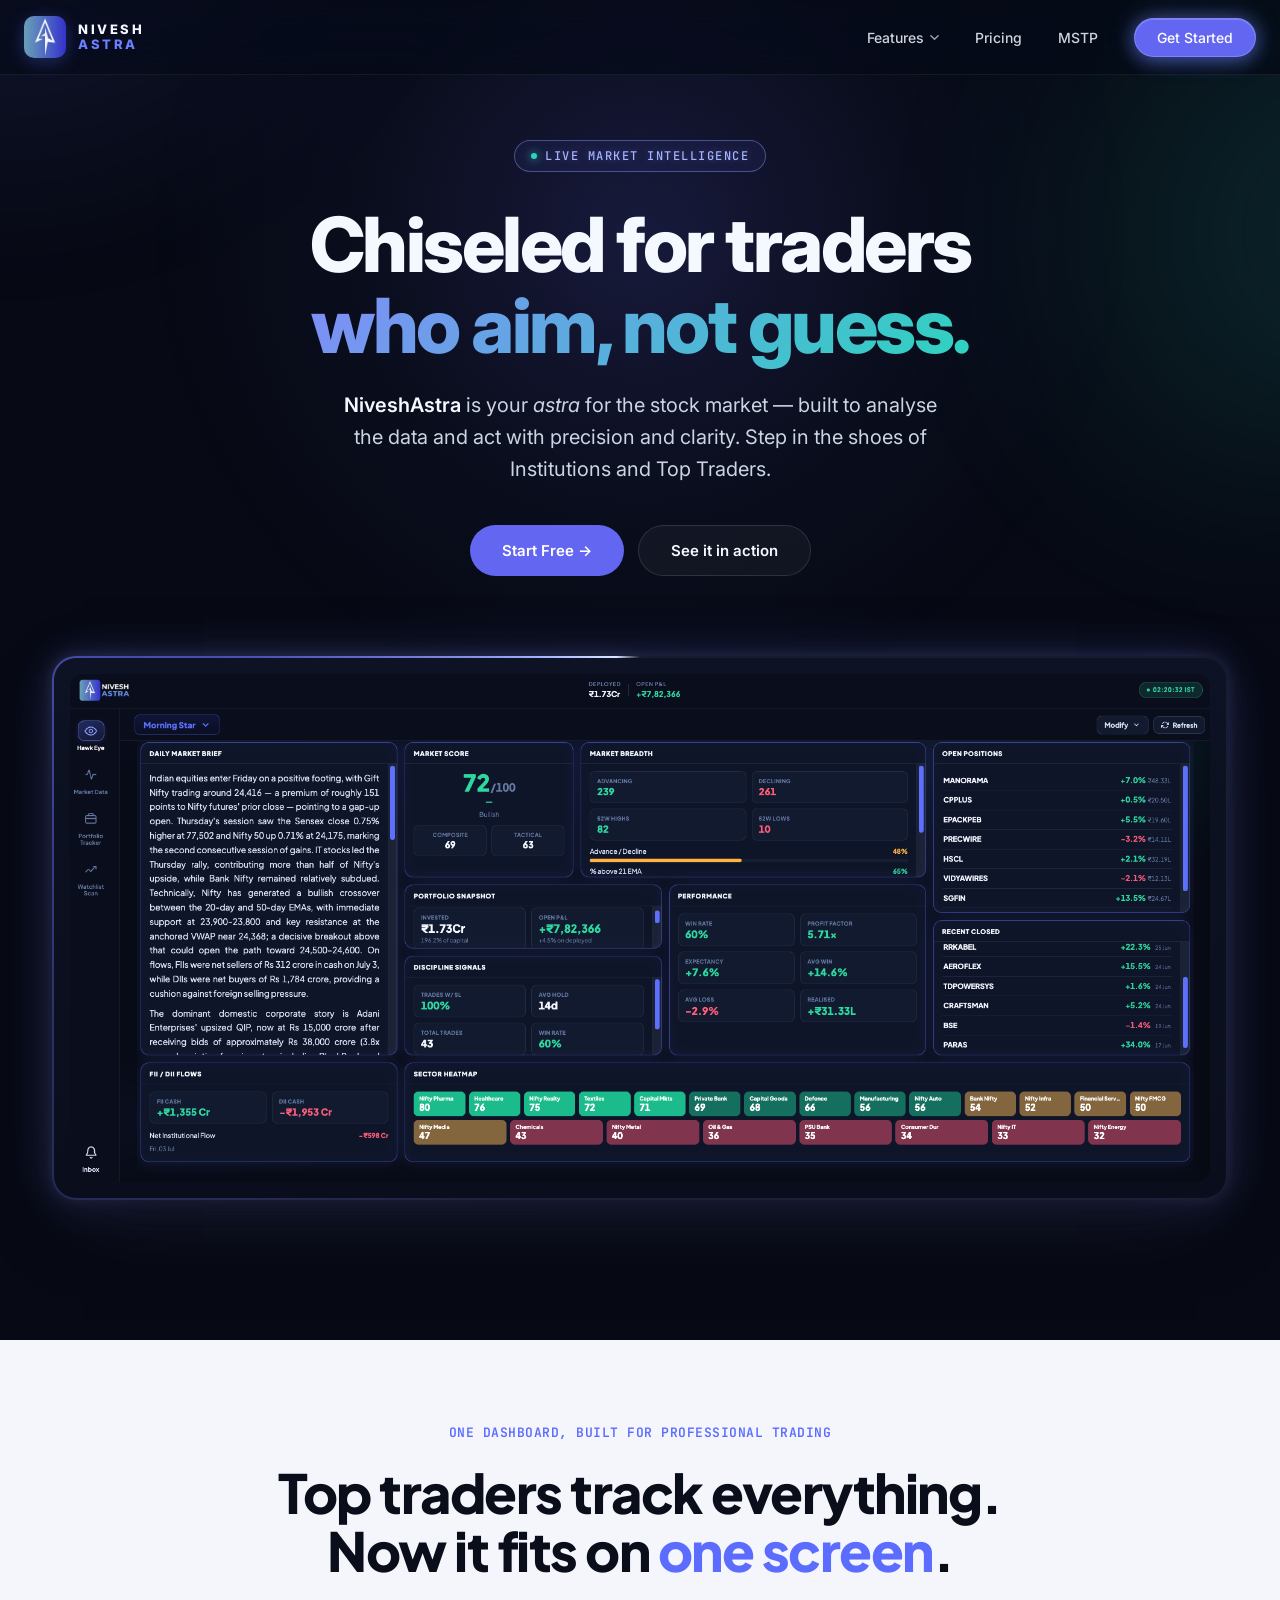
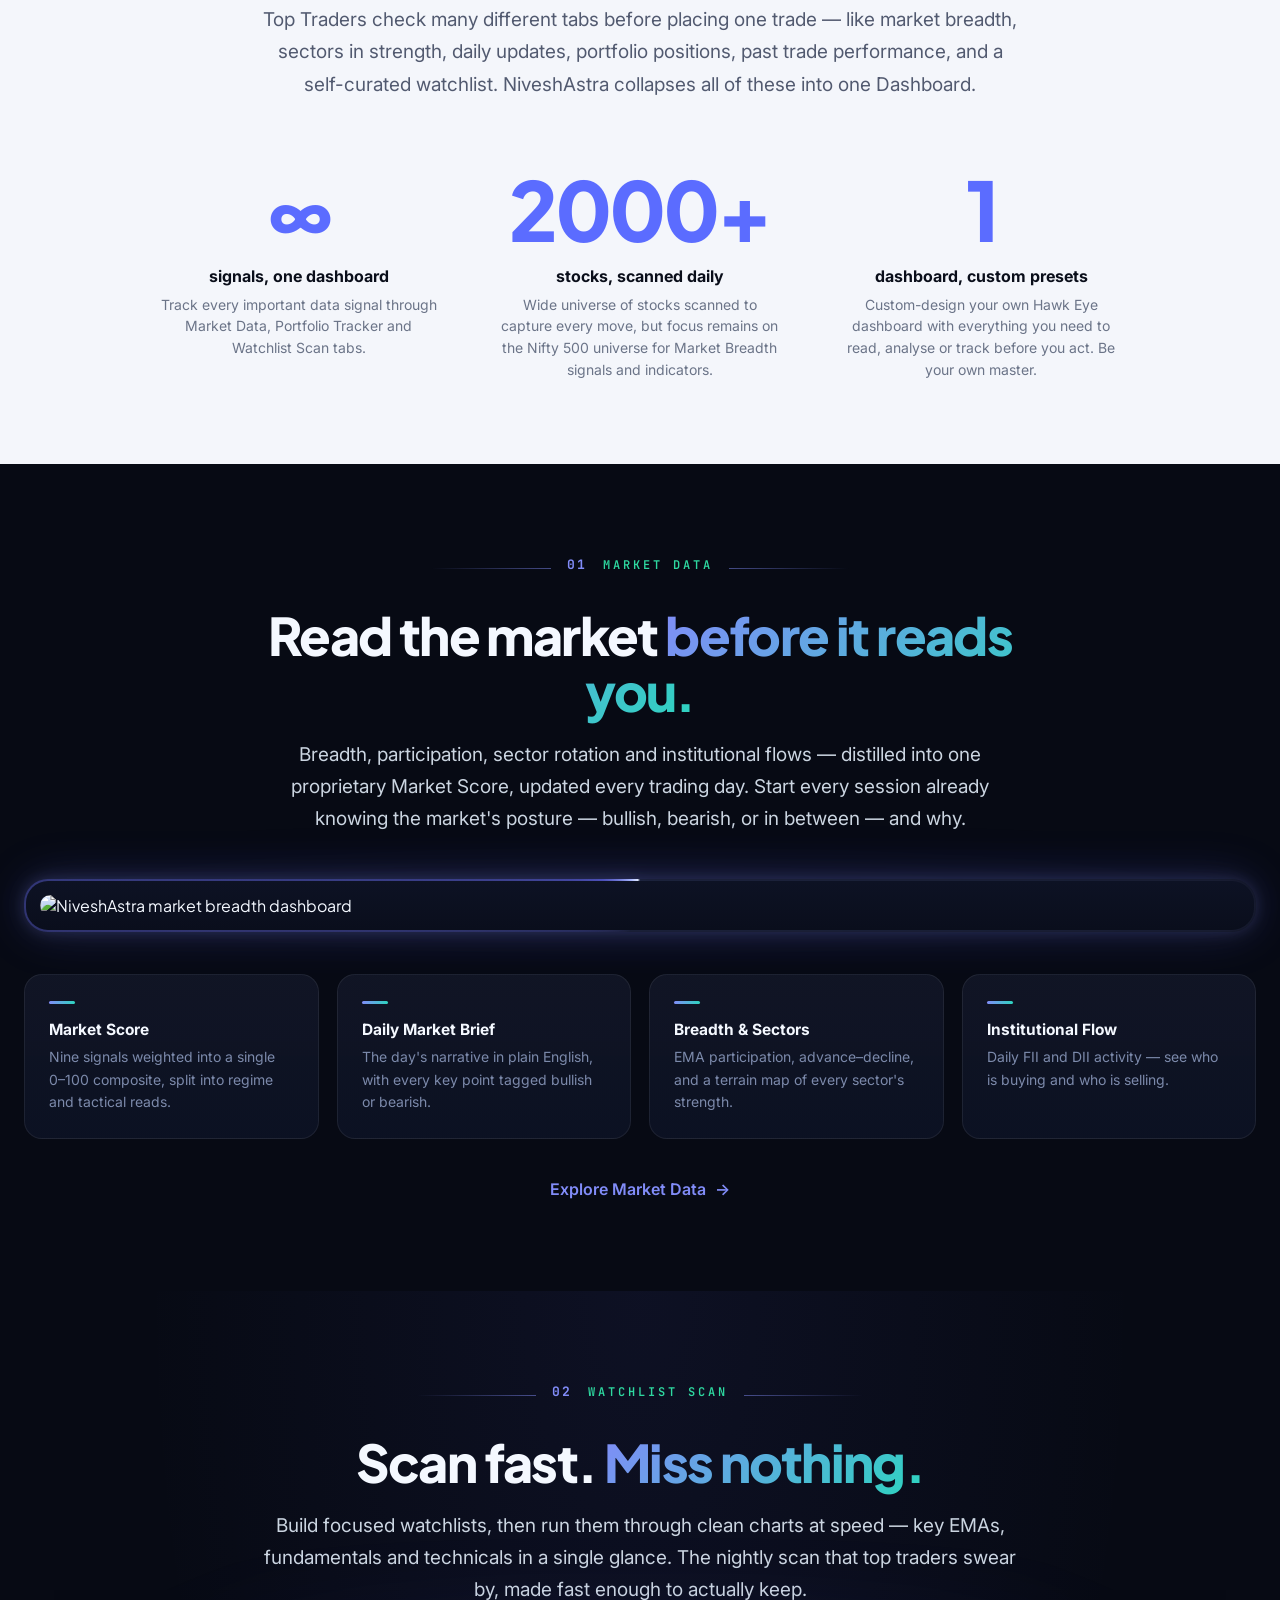
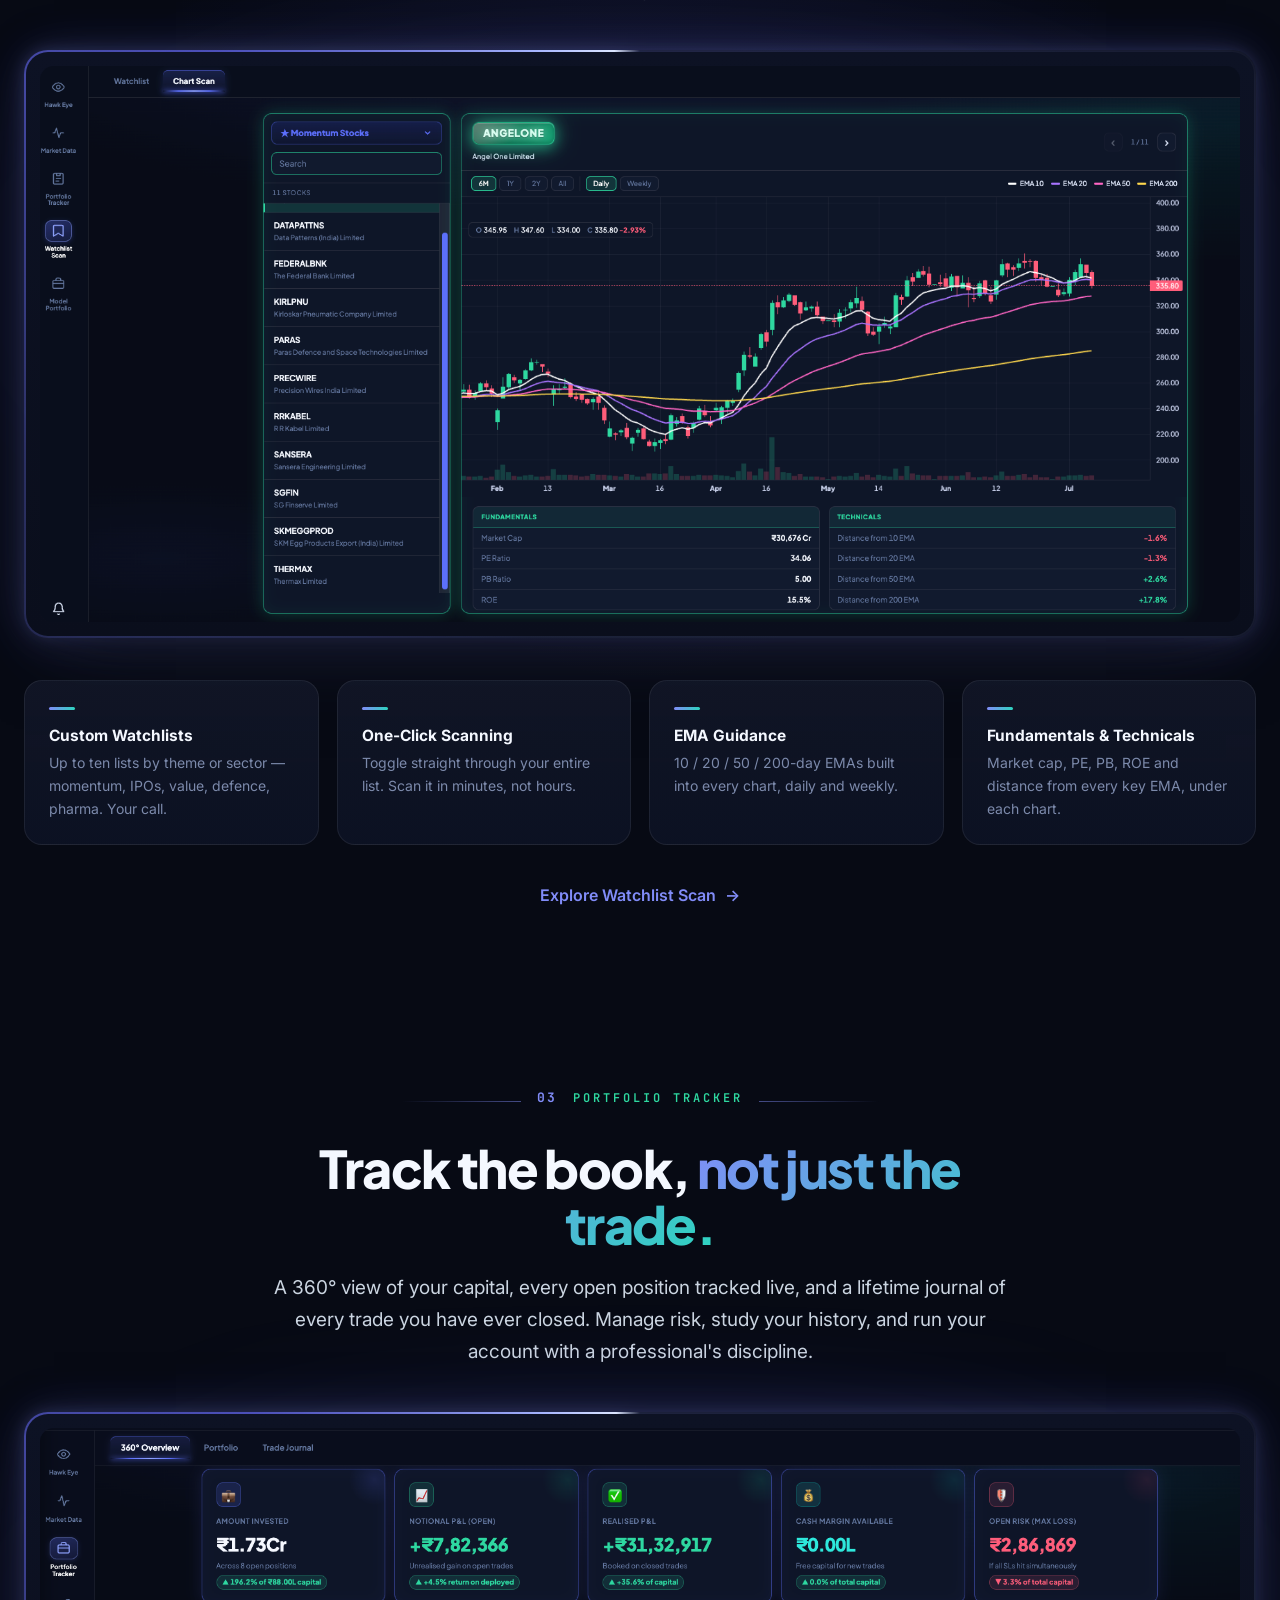
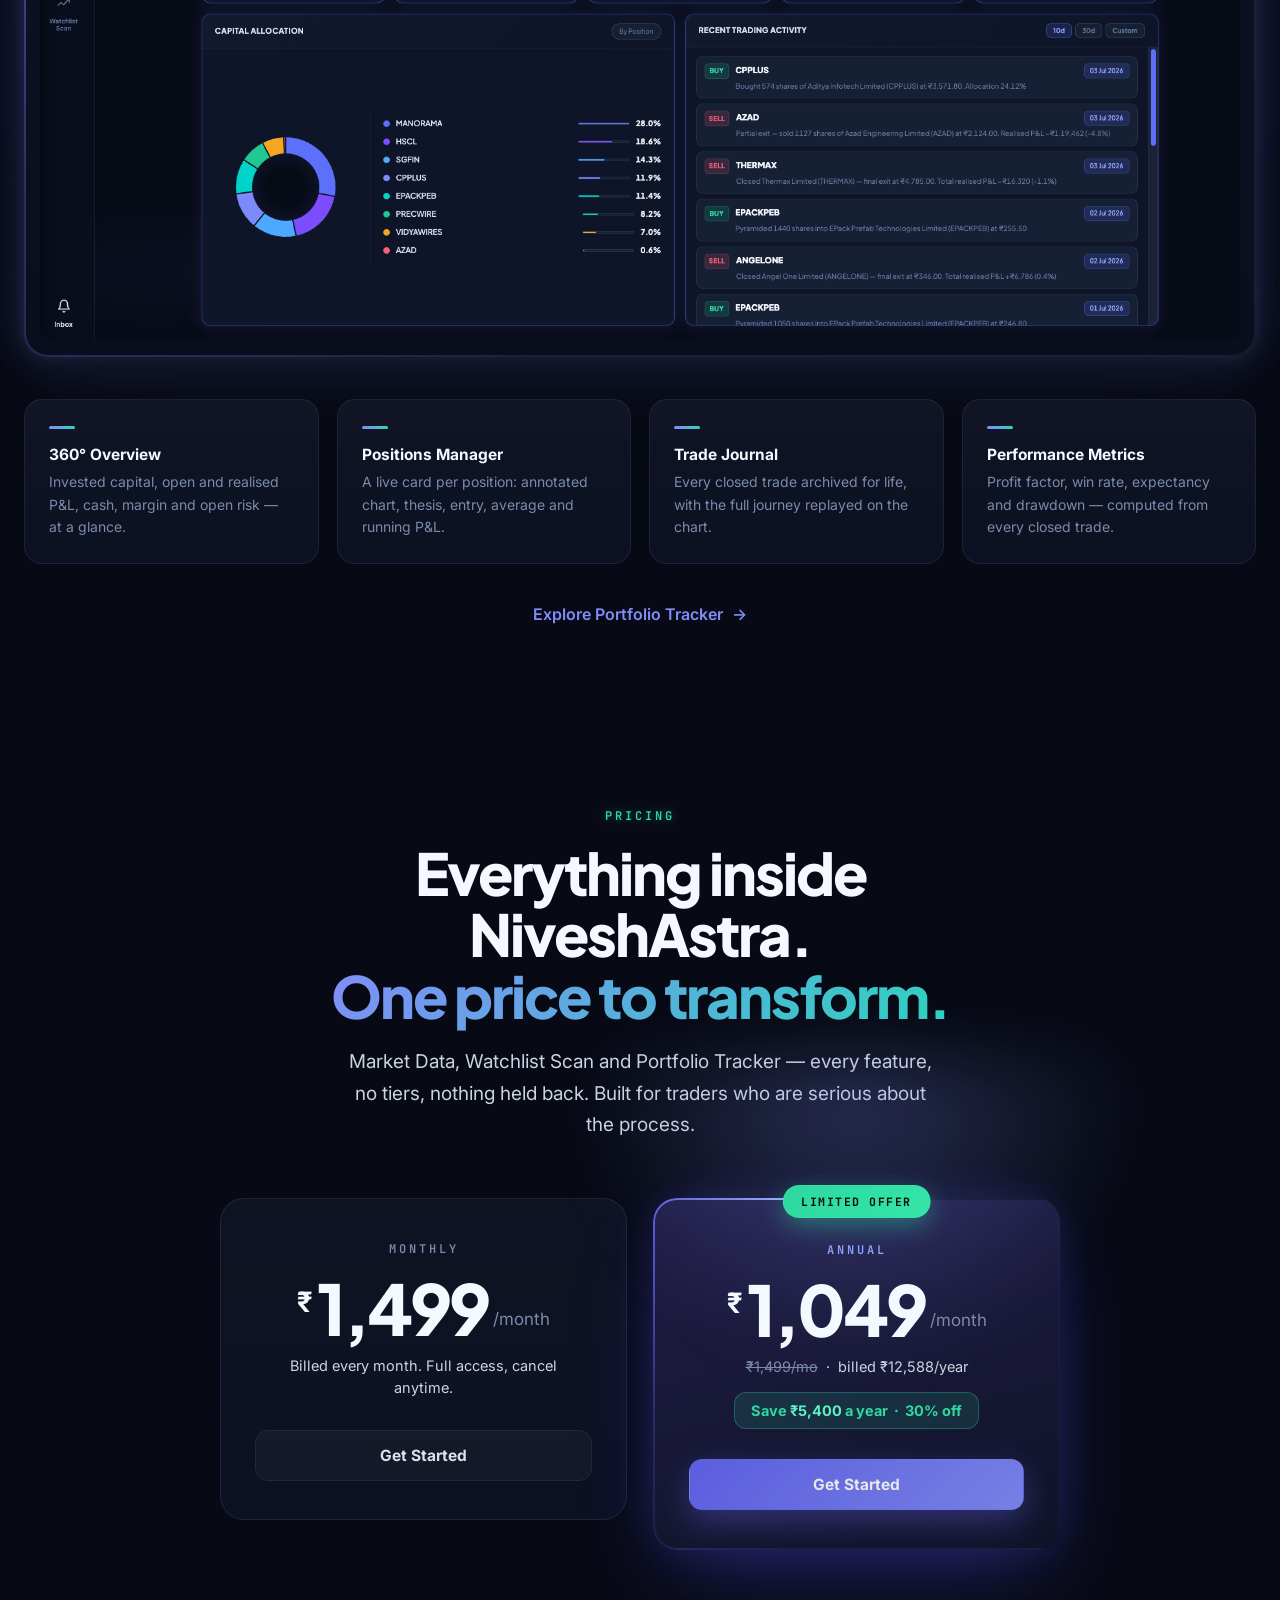
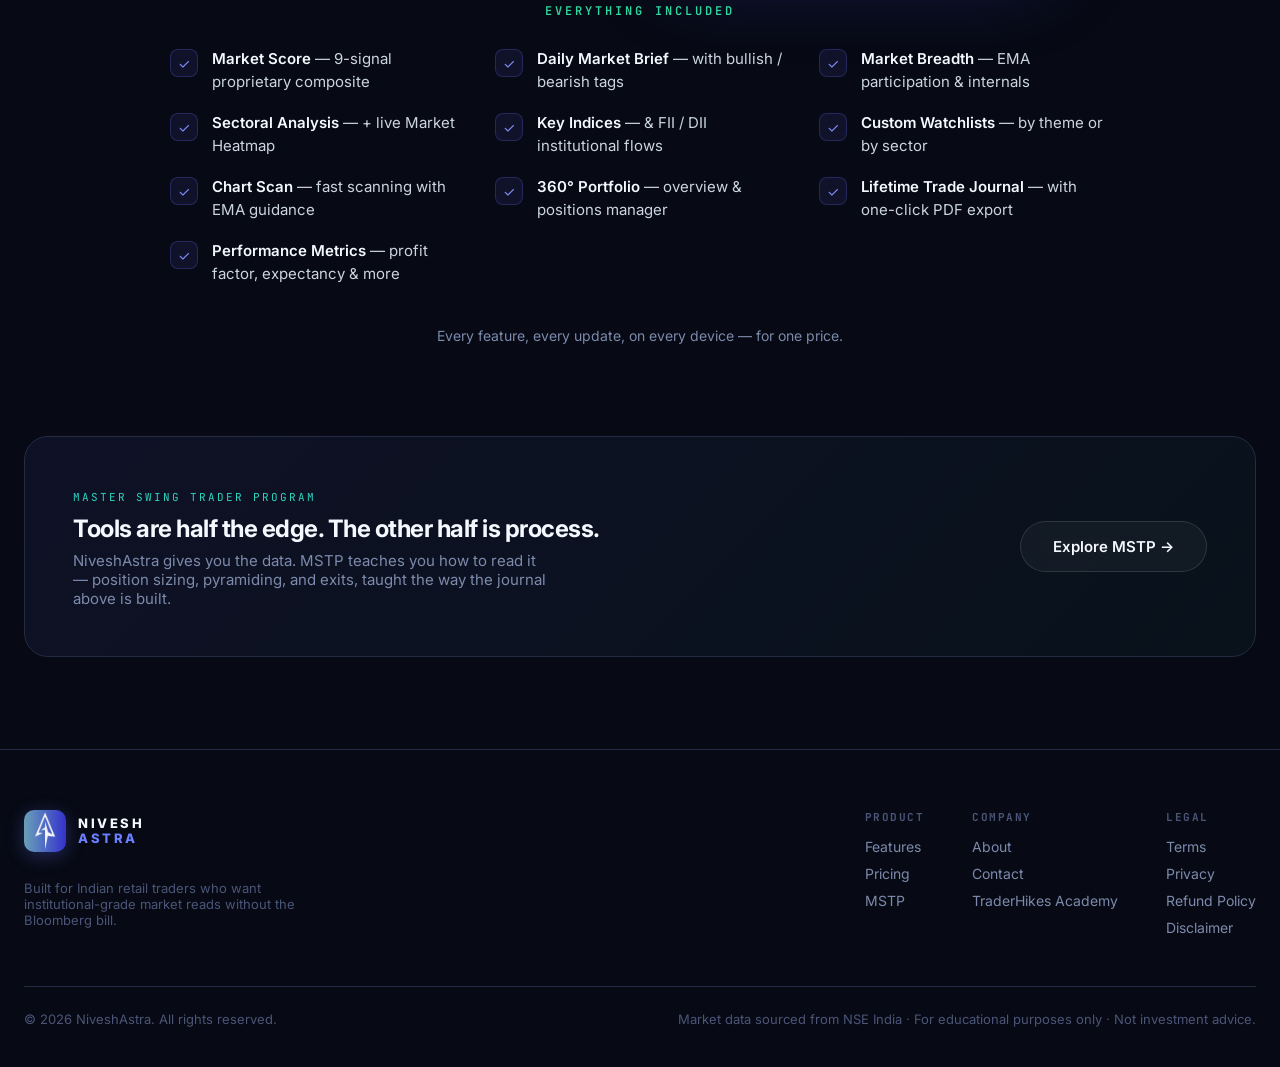
==== commit b9fea709: "Update index.html" ====
--- a/index.html
+++ b/index.html
@@ -244,7 +244,7 @@
   <div class="container">
     <div class="feat-intro centered rise" style="margin:0 auto;">
       <div class="section-eyebrow" style="display:flex; justify-content:center;">Pricing</div>
-      <h2 style="font-family:var(--font-heading); font-size:clamp(34px,5vw,58px); font-weight:800; letter-spacing:-2px; line-height:1.06; margin-bottom:20px;">The whole dashboard.<br><span class="grad">One honest price.</span></h2>
+      <h2 style="font-family:var(--font-heading); font-size:clamp(34px,5vw,58px); font-weight:800; letter-spacing:-2px; line-height:1.06; margin-bottom:20px;">Everything inside NiveshAstra.<br><span class="grad">One price to transform.</span></h2>
       <p style="font-size:clamp(16px,2vw,19px); color:var(--text-secondary); line-height:1.65; max-width:600px; margin:0 auto;">Market Data, Watchlist Scan and Portfolio Tracker — every feature, no tiers, nothing held back. Built for traders who are serious about the process.</p>
     </div>
 
--- a/styles.css
+++ b/styles.css
@@ -2216,23 +2216,33 @@
 /* Corner "stamp" — overhangs the top-right, grows on reveal */
 .pcard-stamp{
   position:absolute;
-  top:-20px; right:-20px;
+  top:-15px; left:50%;
   z-index:3;
-  width:86px; height:86px;
-  display:flex; flex-direction:column; align-items:center; justify-content:center;
-  text-align:center;
-  border-radius:50%;
-  font-family:var(--font-mono); font-size:11px; font-weight:800;
-  line-height:1.15; letter-spacing:.5px; text-transform:uppercase;
-  color:#fff;
-  background:radial-gradient(circle at 35% 30%, var(--accent-violet-bright), var(--accent-violet) 72%);
-  border:2px solid rgba(220,228,255,.55);
-  box-shadow:0 12px 30px rgba(79,70,229,.55), 0 0 0 4px rgba(99,102,241,.16);
-  transform:scale(0) rotate(-18deg);
-  transform-origin:center;
-  transition:transform .65s cubic-bezier(.34,1.56,.64,1) .35s;  /* springy seal press */
-}
-.price-wrap.in .pcard-stamp{ transform:scale(1) rotate(-8deg); }
+  display:inline-flex; align-items:center; gap:7px;
+  padding:8px 18px; border-radius:99px;
+  font-family:var(--font-mono); font-size:11.5px; font-weight:700;
+  letter-spacing:1.5px; text-transform:uppercase; white-space:nowrap;
+  color:#04120c;
+  background:linear-gradient(135deg, var(--accent-green), #34e5a8);
+  border:1px solid rgba(52,229,168,.5);
+  box-shadow:0 8px 24px rgba(46,216,160,.4);
+  transform:translateX(-50%) translateY(-6px) scale(.9);
+  opacity:0;
+  transition:transform .55s cubic-bezier(.34,1.56,.64,1) .3s, opacity .5s ease .3s;
+}
+.price-wrap.in .pcard-stamp{ transform:translateX(-50%) translateY(0) scale(1); opacity:1; }
+
+/* Annual savings callout under the price note */
+.pcard-saving{
+  display:inline-block;
+  margin-top:14px;
+  padding:9px 16px; border-radius:12px;
+  font-size:14.5px; font-weight:700;
+  color:var(--accent-green);
+  background:rgba(46,216,160,.12);
+  border:1px solid rgba(46,216,160,.3);
+}
+.pcard-saving b{ color:#5ff0c0; }
 
 .pcard-term{
   font-family:var(--font-mono); font-size:12px; font-weight:600;
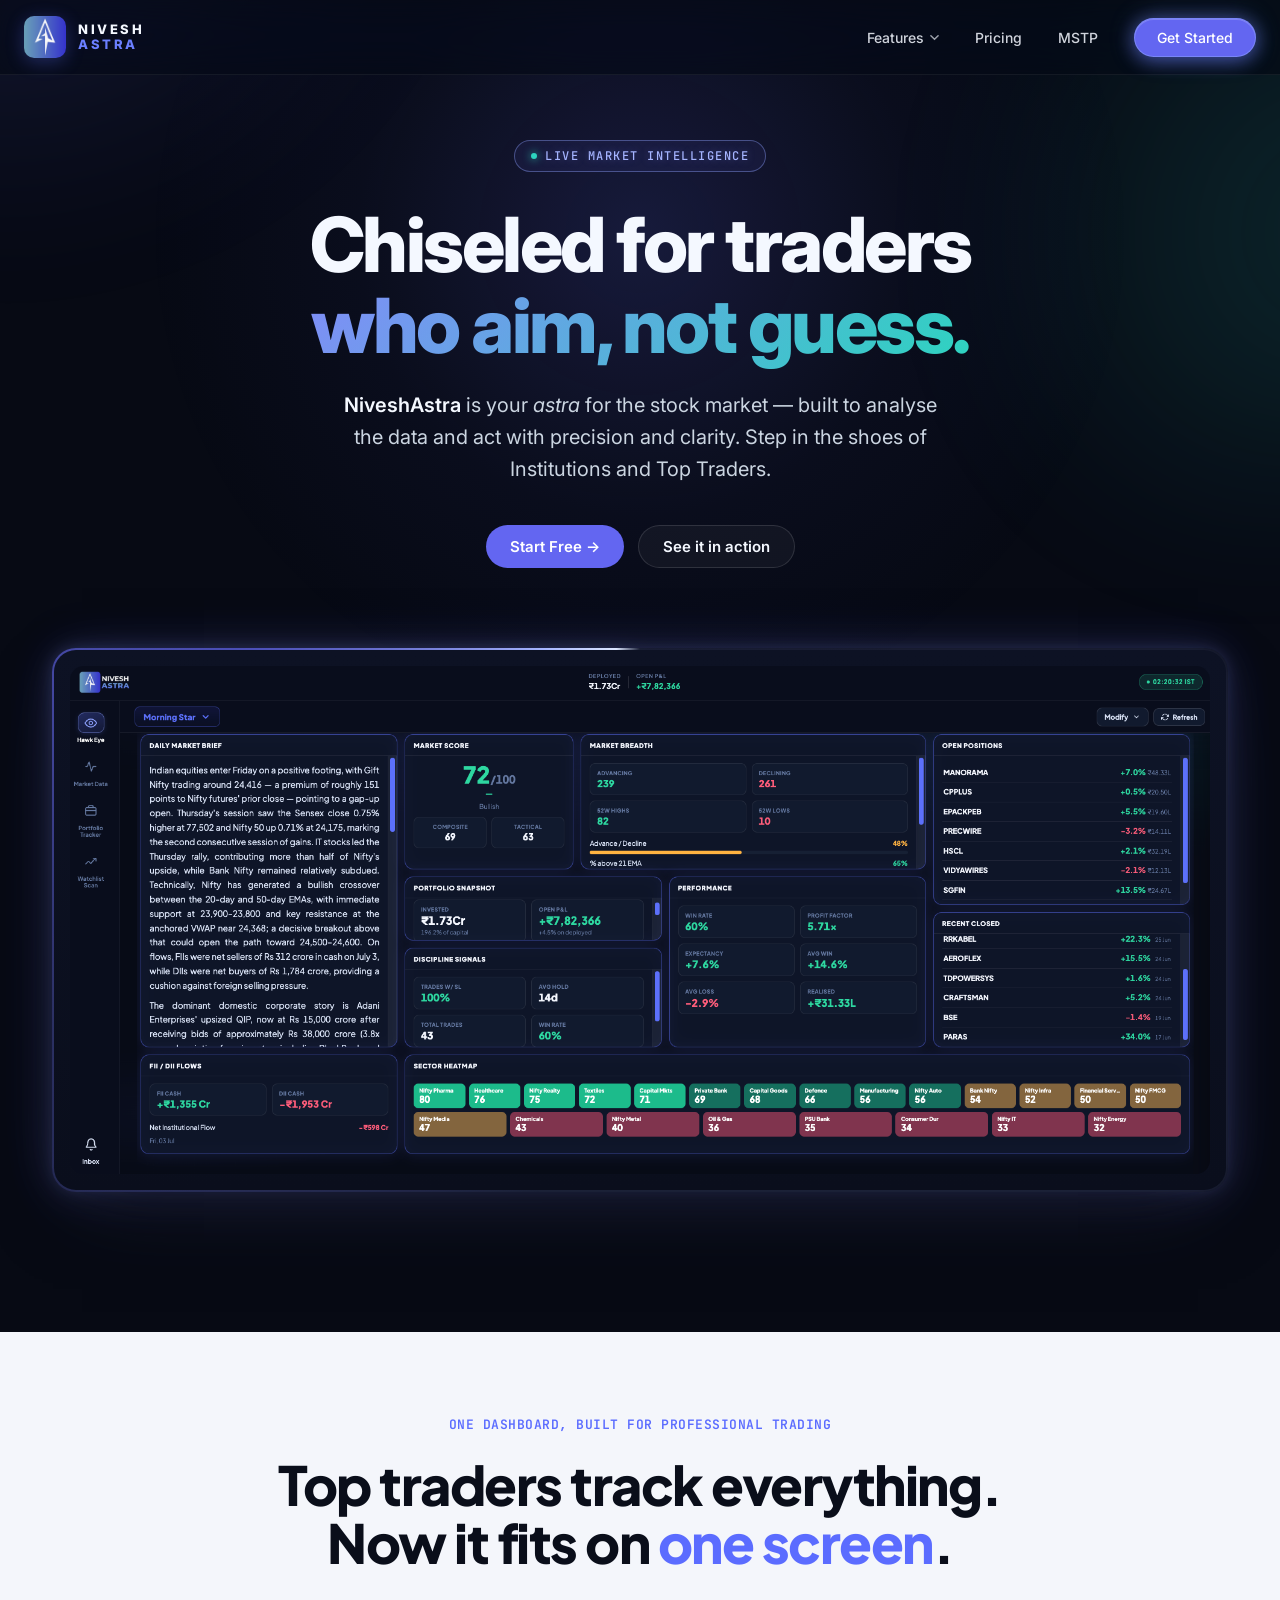
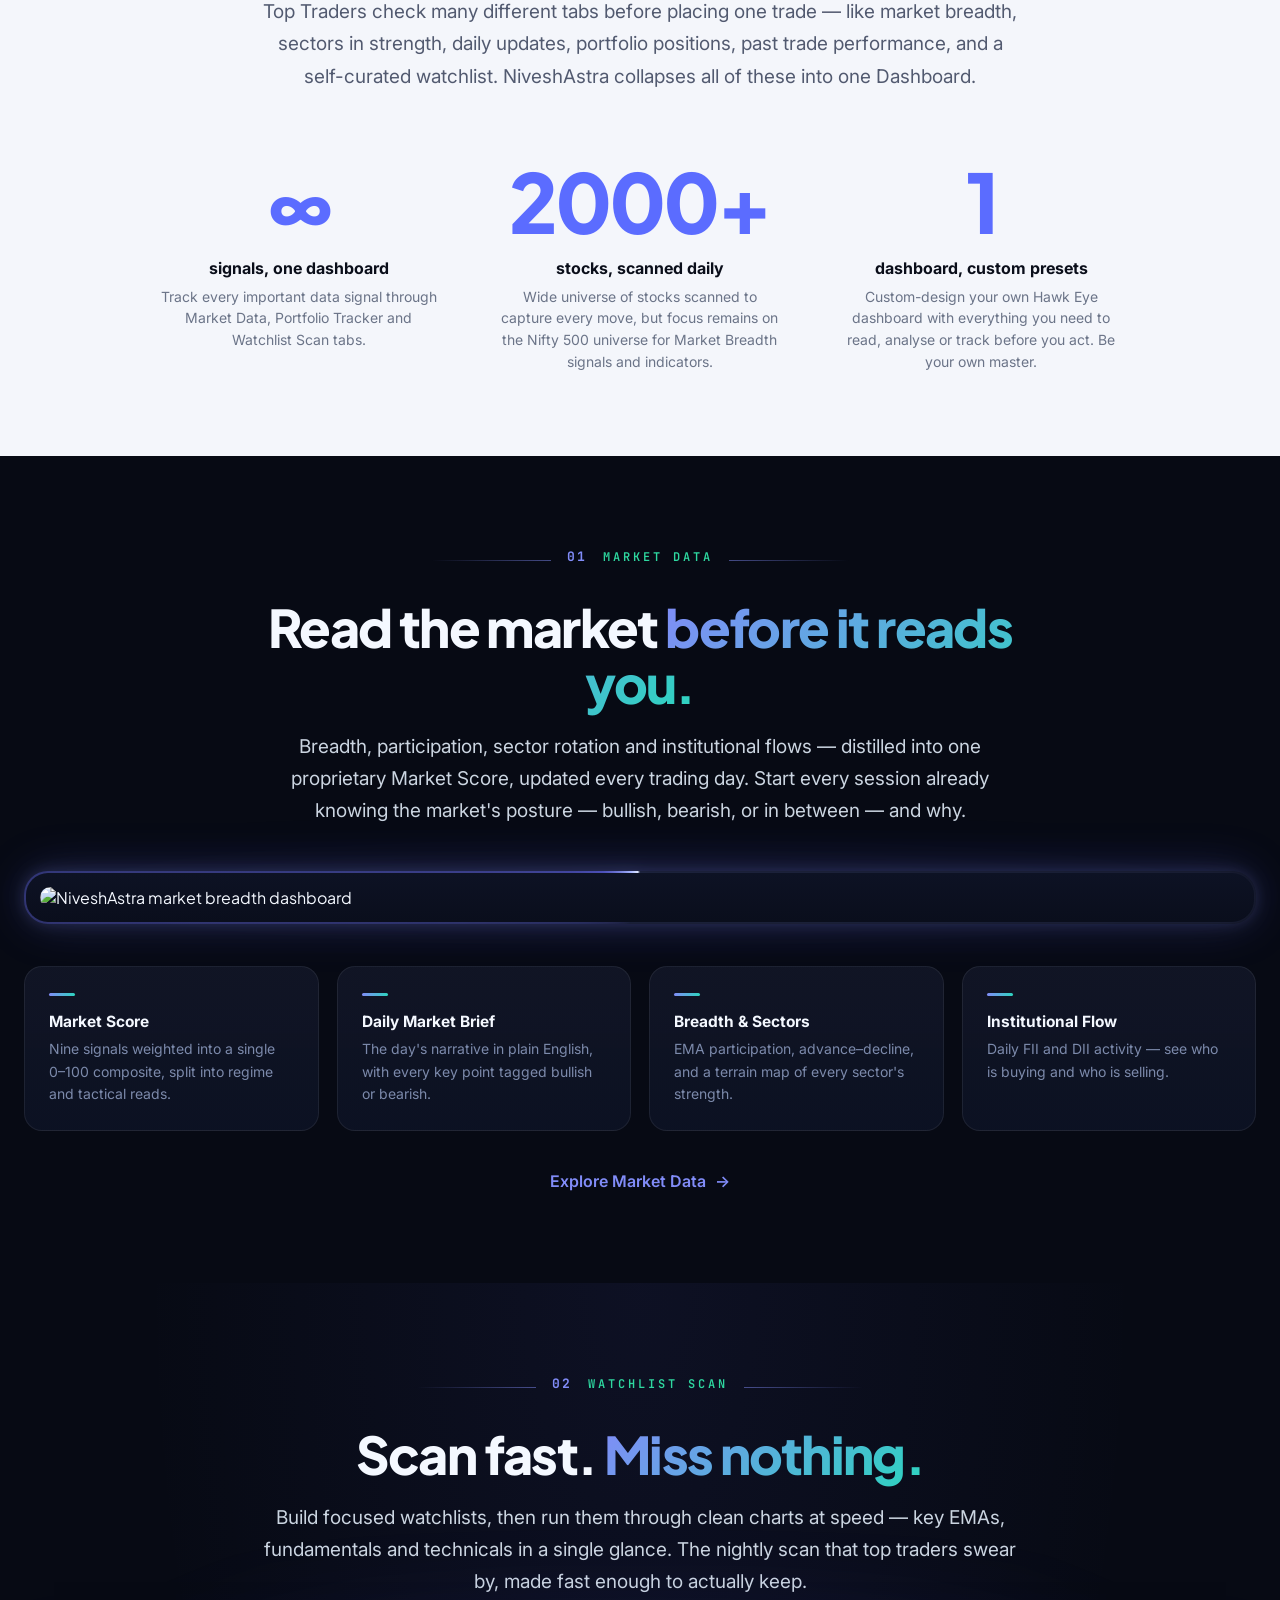
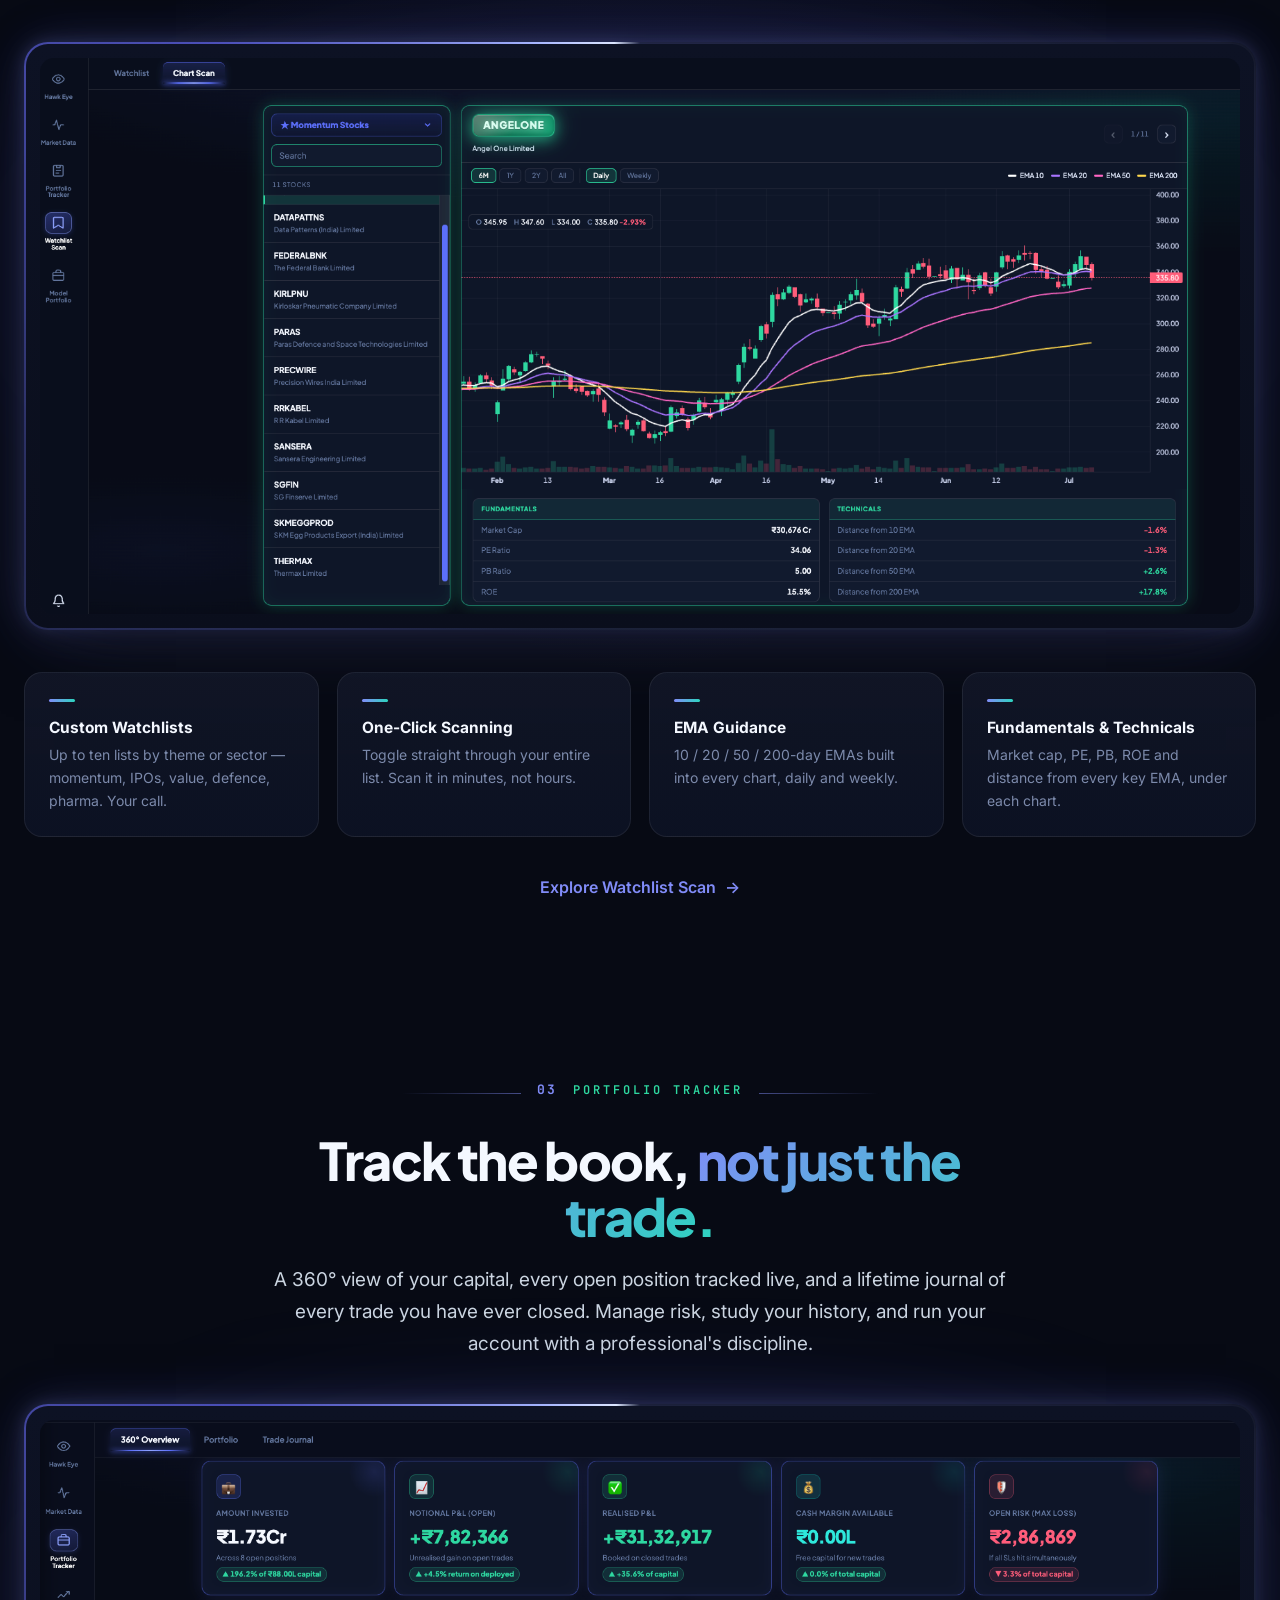
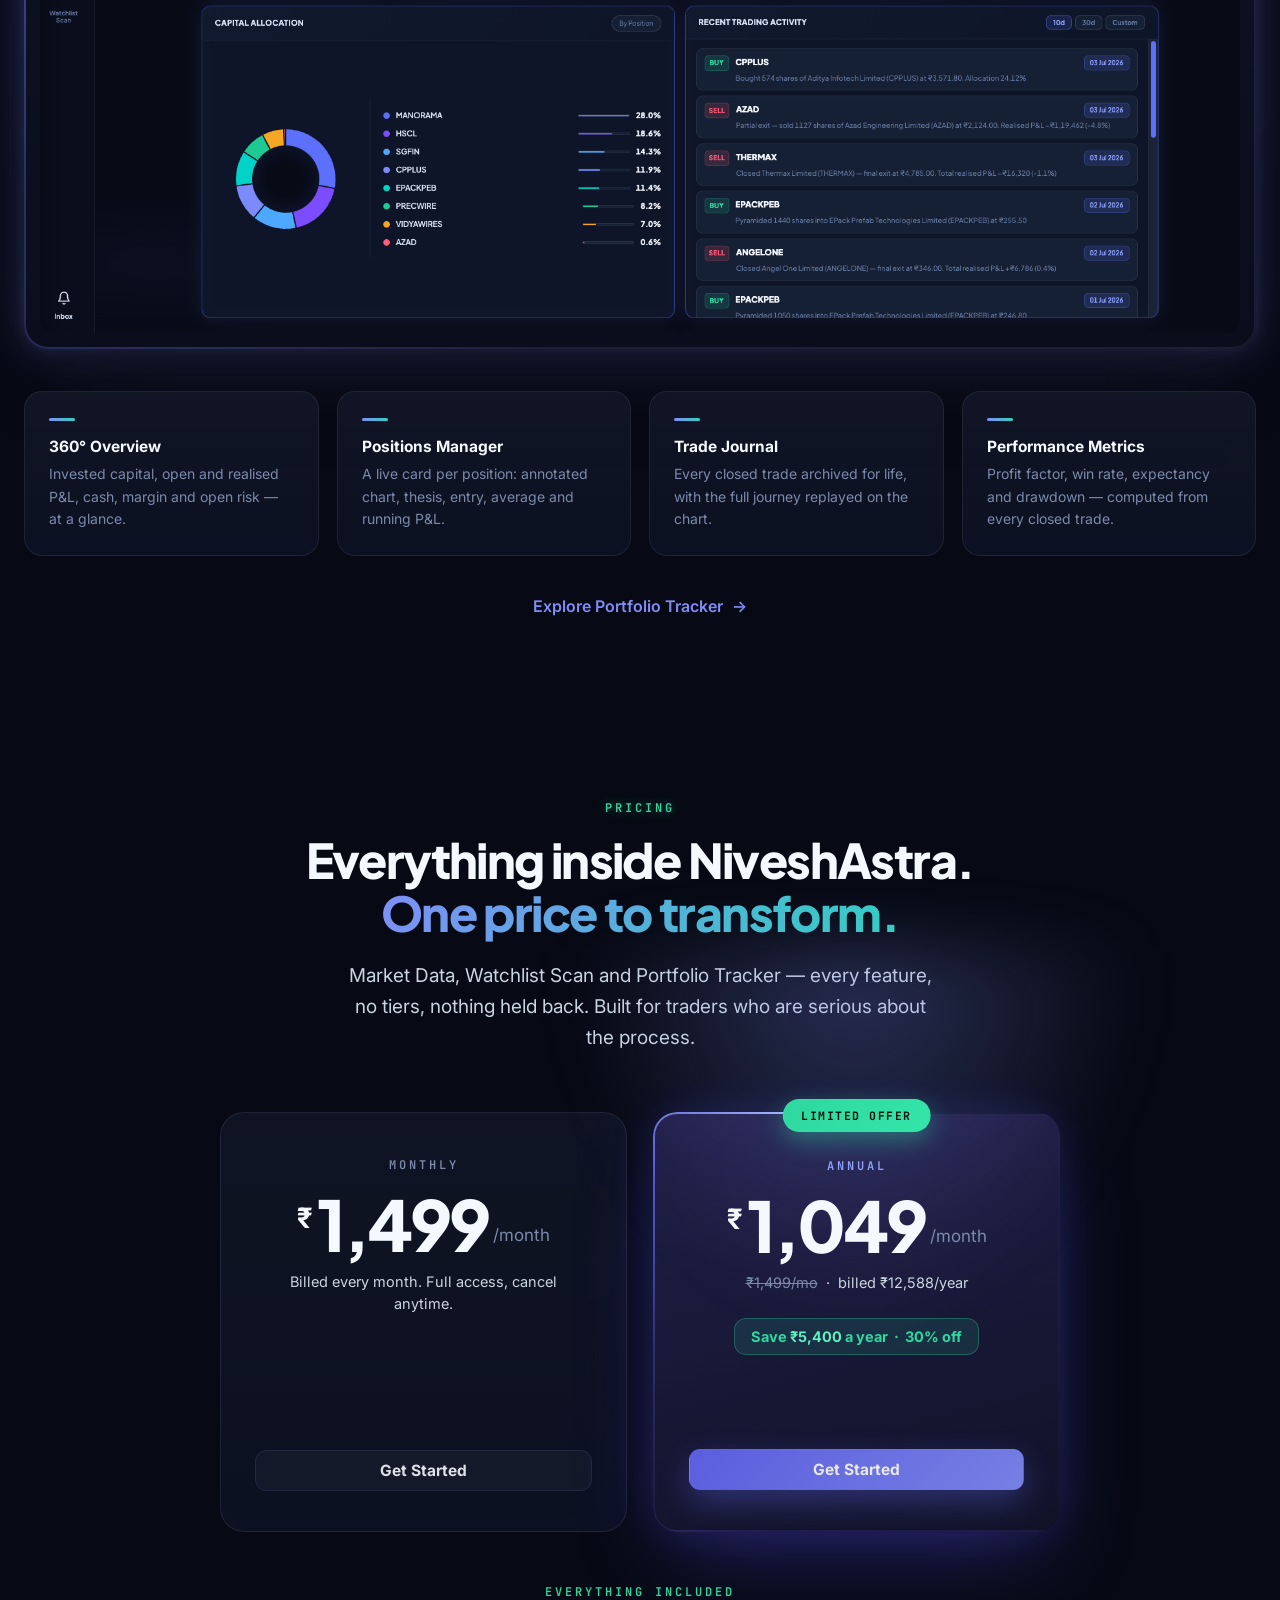
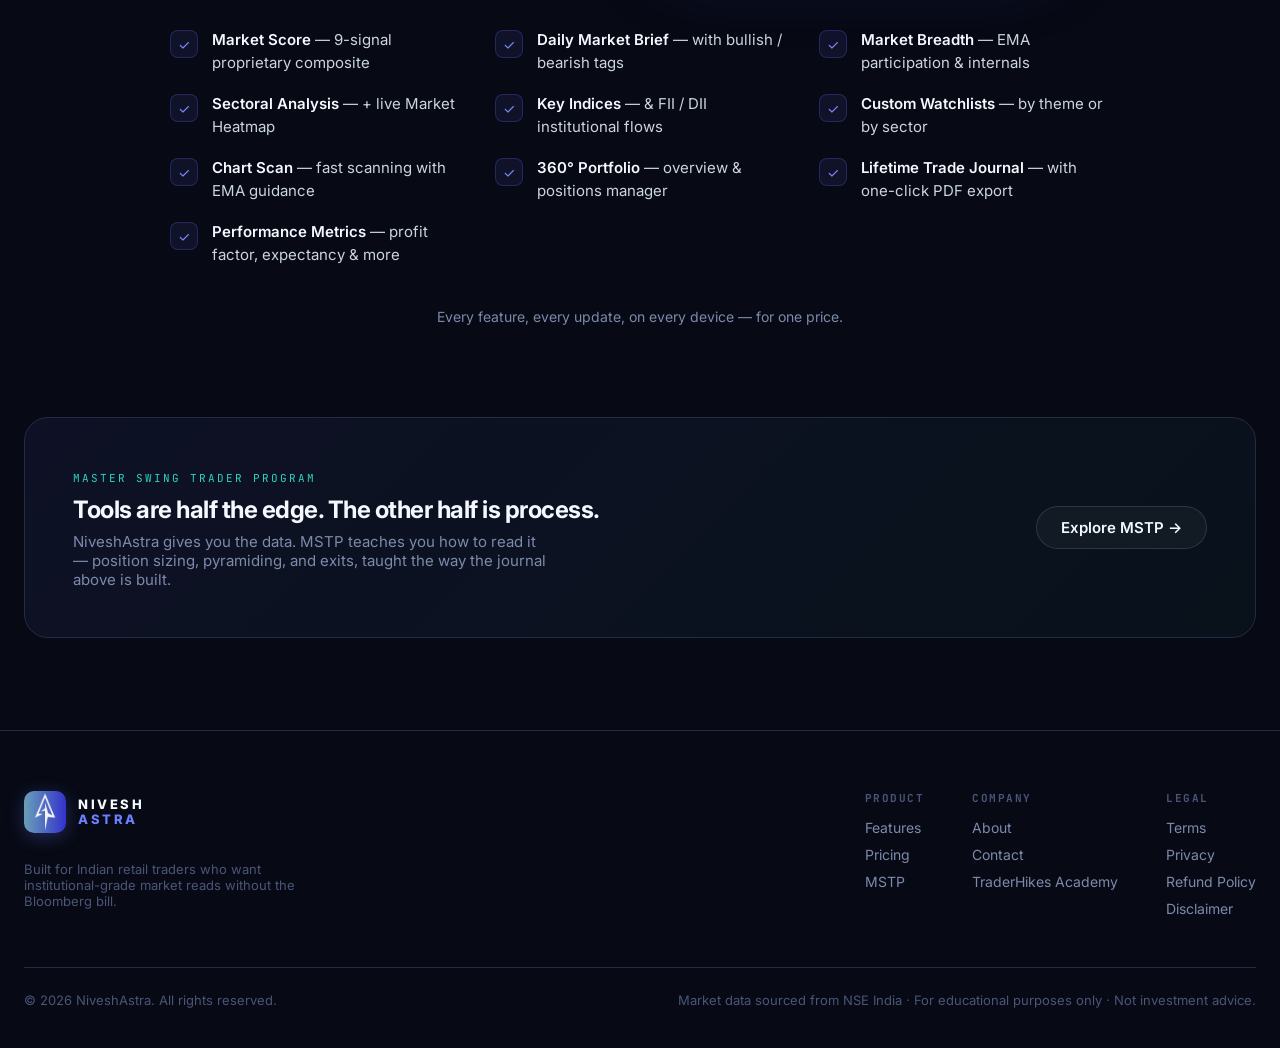
==== commit 99884c59: "Update index.html" ====
--- a/index.html
+++ b/index.html
@@ -244,7 +244,7 @@
   <div class="container">
     <div class="feat-intro centered rise" style="margin:0 auto;">
       <div class="section-eyebrow" style="display:flex; justify-content:center;">Pricing</div>
-      <h2 style="font-family:var(--font-heading); font-size:clamp(34px,5vw,58px); font-weight:800; letter-spacing:-2px; line-height:1.06; margin-bottom:20px;">Everything inside NiveshAstra.<br><span class="grad">One price to transform.</span></h2>
+      <h2 style="font-family:var(--font-heading); font-size:clamp(30px,4.2vw,48px); font-weight:800; letter-spacing:-1.6px; line-height:1.1; margin-bottom:20px;">Everything inside NiveshAstra.<br><span class="grad">One price to transform.</span></h2>
       <p style="font-size:clamp(16px,2vw,19px); color:var(--text-secondary); line-height:1.65; max-width:600px; margin:0 auto;">Market Data, Watchlist Scan and Portfolio Tracker — every feature, no tiers, nothing held back. Built for traders who are serious about the process.</p>
     </div>
 
--- a/styles.css
+++ b/styles.css
@@ -245,7 +245,7 @@
 }
 
 .btn-primary{
-  padding:15px 32px;
+  padding:11px 24px;
   border-radius:100px;
   background:var(--accent-violet);
   color:#fff;
@@ -264,7 +264,7 @@
 }
 
 .btn-secondary{
-  padding:15px 32px;
+  padding:11px 24px;
   border-radius:100px;
   background:rgba(255,255,255,0.04);
   border:1px solid rgba(255,255,255,0.12);
@@ -2159,14 +2159,15 @@
   display:grid;
   grid-template-columns:1fr 1fr;
   gap:26px;
-  align-items:start;            /* FIX: cards size to their content, not stretched */
+  align-items:stretch;         /* equal height — safe now the .hero collision is gone */
 }
 @media (max-width:760px){ .price-wrap{ grid-template-columns:1fr; max-width:420px; } }
 
 .pcard{
   position:relative;
+  min-height:420px;
   border-radius:24px;
-  padding:42px 34px 38px;
+  padding:44px 34px 40px;
   display:flex;
   flex-direction:column;
   align-items:center;           /* everything centered, uniformly */
@@ -2236,6 +2237,7 @@
 .pcard-saving{
   display:inline-block;
   margin-top:14px;
+  margin-bottom:10px;
   padding:9px 16px; border-radius:12px;
   font-size:14.5px; font-weight:700;
   color:var(--accent-green);
@@ -2258,13 +2260,13 @@
   color:var(--text-primary);
 }
 .pcard-per{ font-size:17px; color:var(--text-muted); align-self:flex-end; padding-bottom:14px; }
-.pcard-note{ font-size:14.5px; color:var(--text-secondary); line-height:1.55; max-width:290px; }
+.pcard-note{ font-size:14.5px; color:var(--text-secondary); line-height:1.55; max-width:290px; margin-bottom:10px; }
 .pcard-note .pcard-strike{ color:var(--text-muted); text-decoration:line-through; }
 .pcard-note .pcard-save{ color:var(--accent-green); font-weight:600; }
 .pcard-btn{
   display:block; width:100%; text-align:center;
-  margin-top:30px;
-  padding:15px 20px; border-radius:13px;
+  margin-top:auto;             /* pin CTA to bottom -> equal card heights */
+  padding:10px 20px; border-radius:11px;
   font-size:15.5px; font-weight:700;
   border:1px solid var(--border);
   color:var(--text-primary);
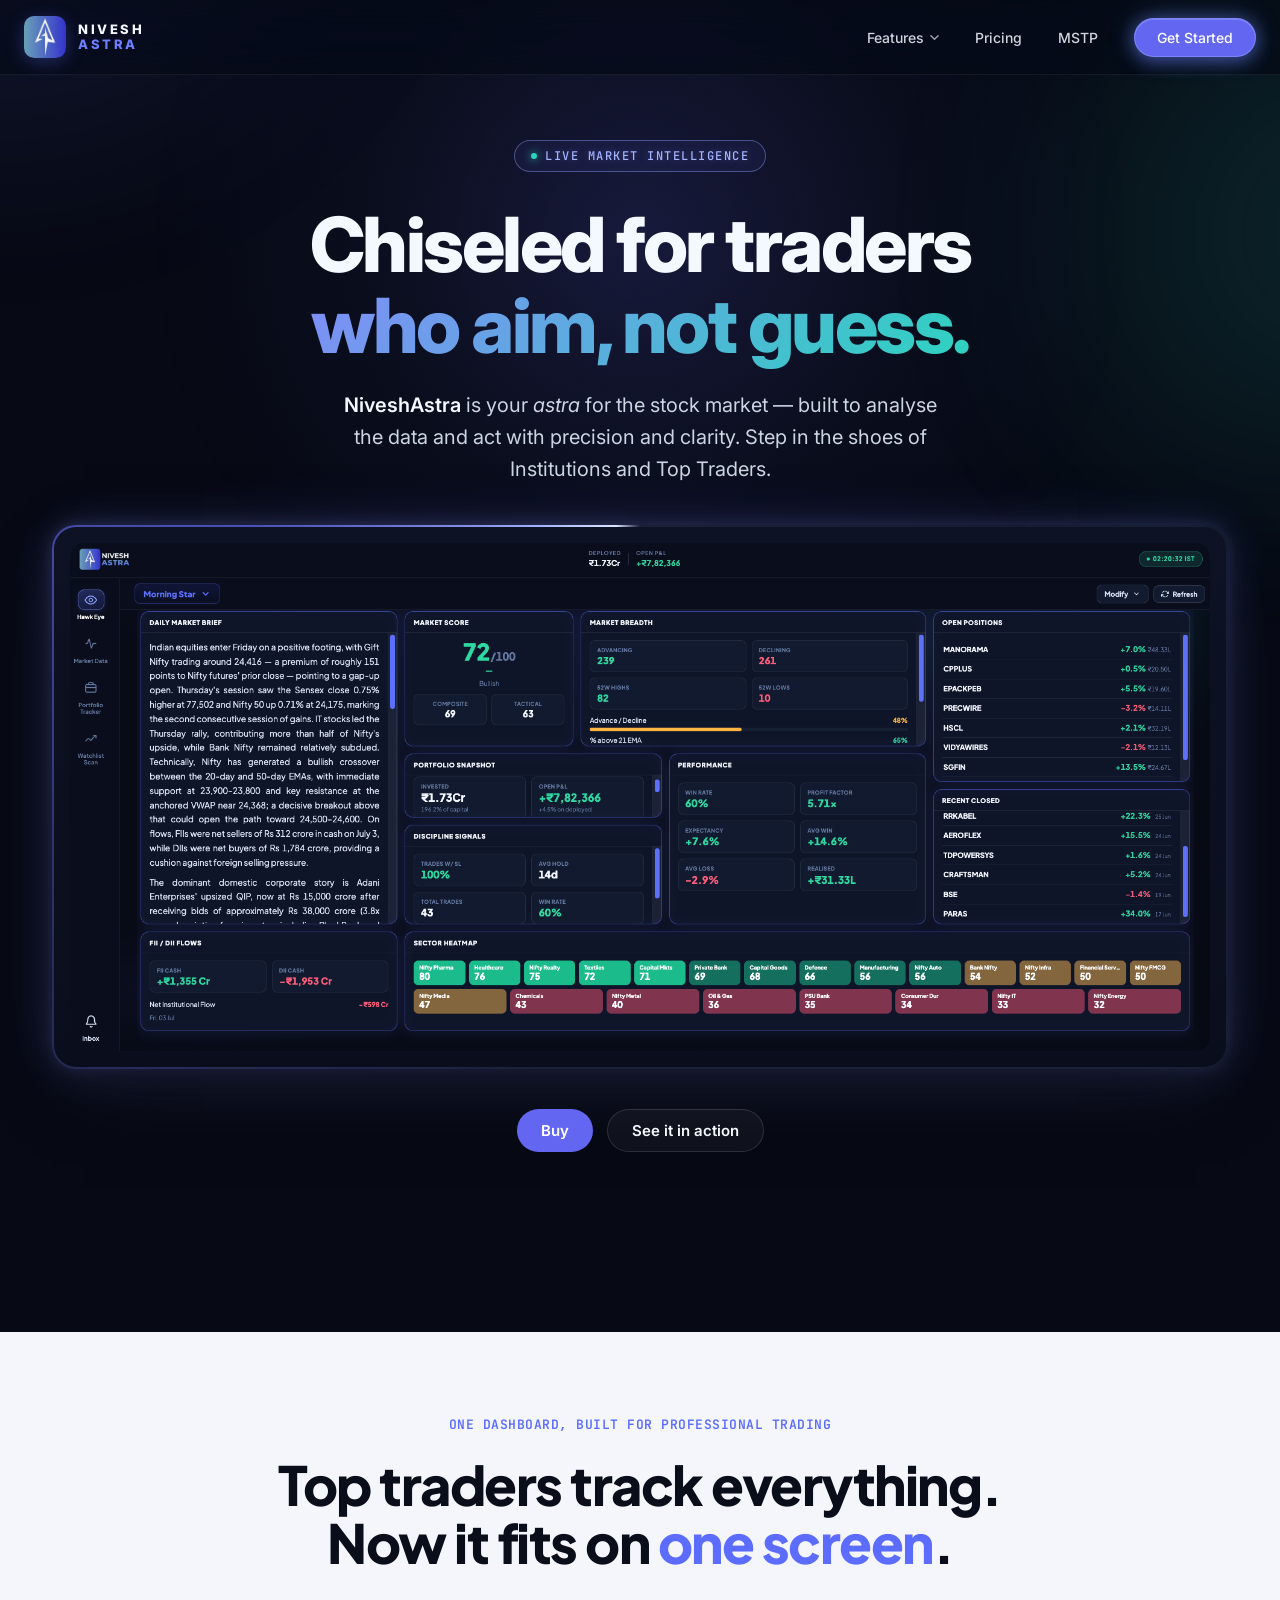
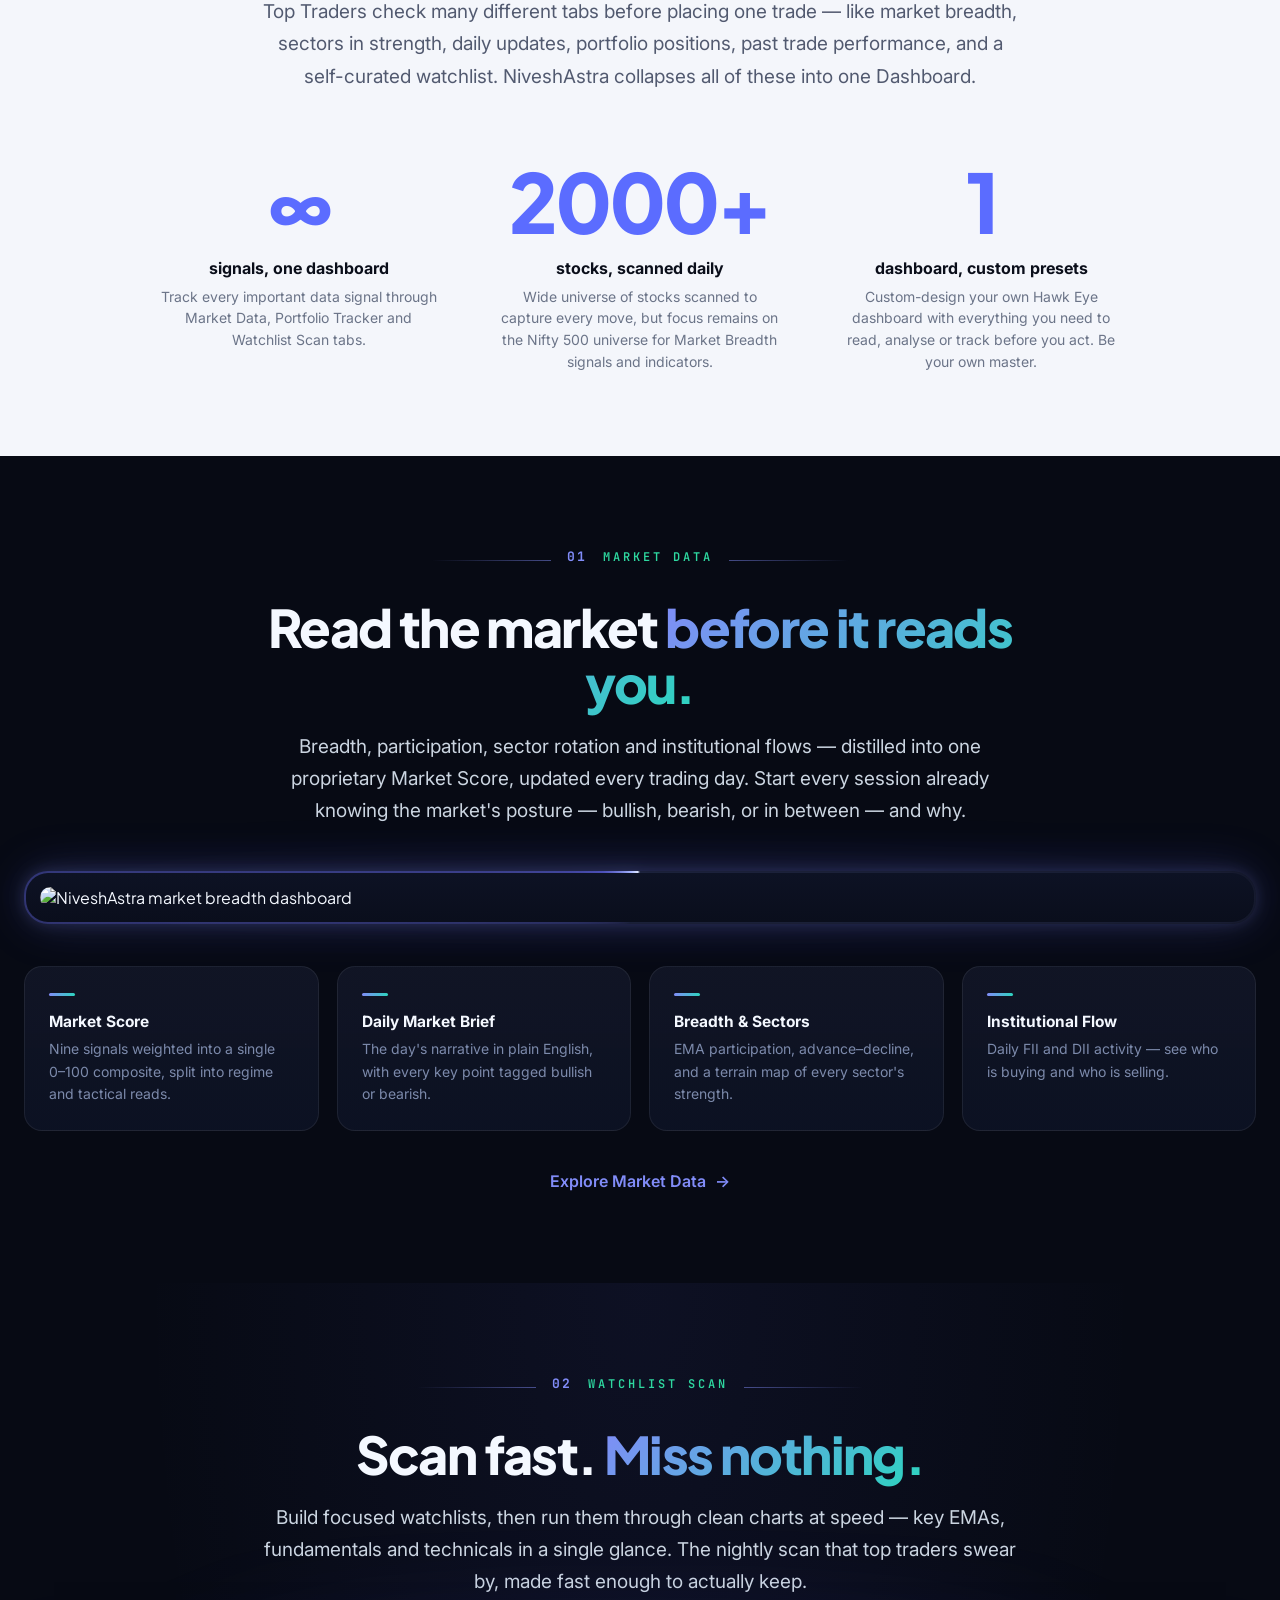
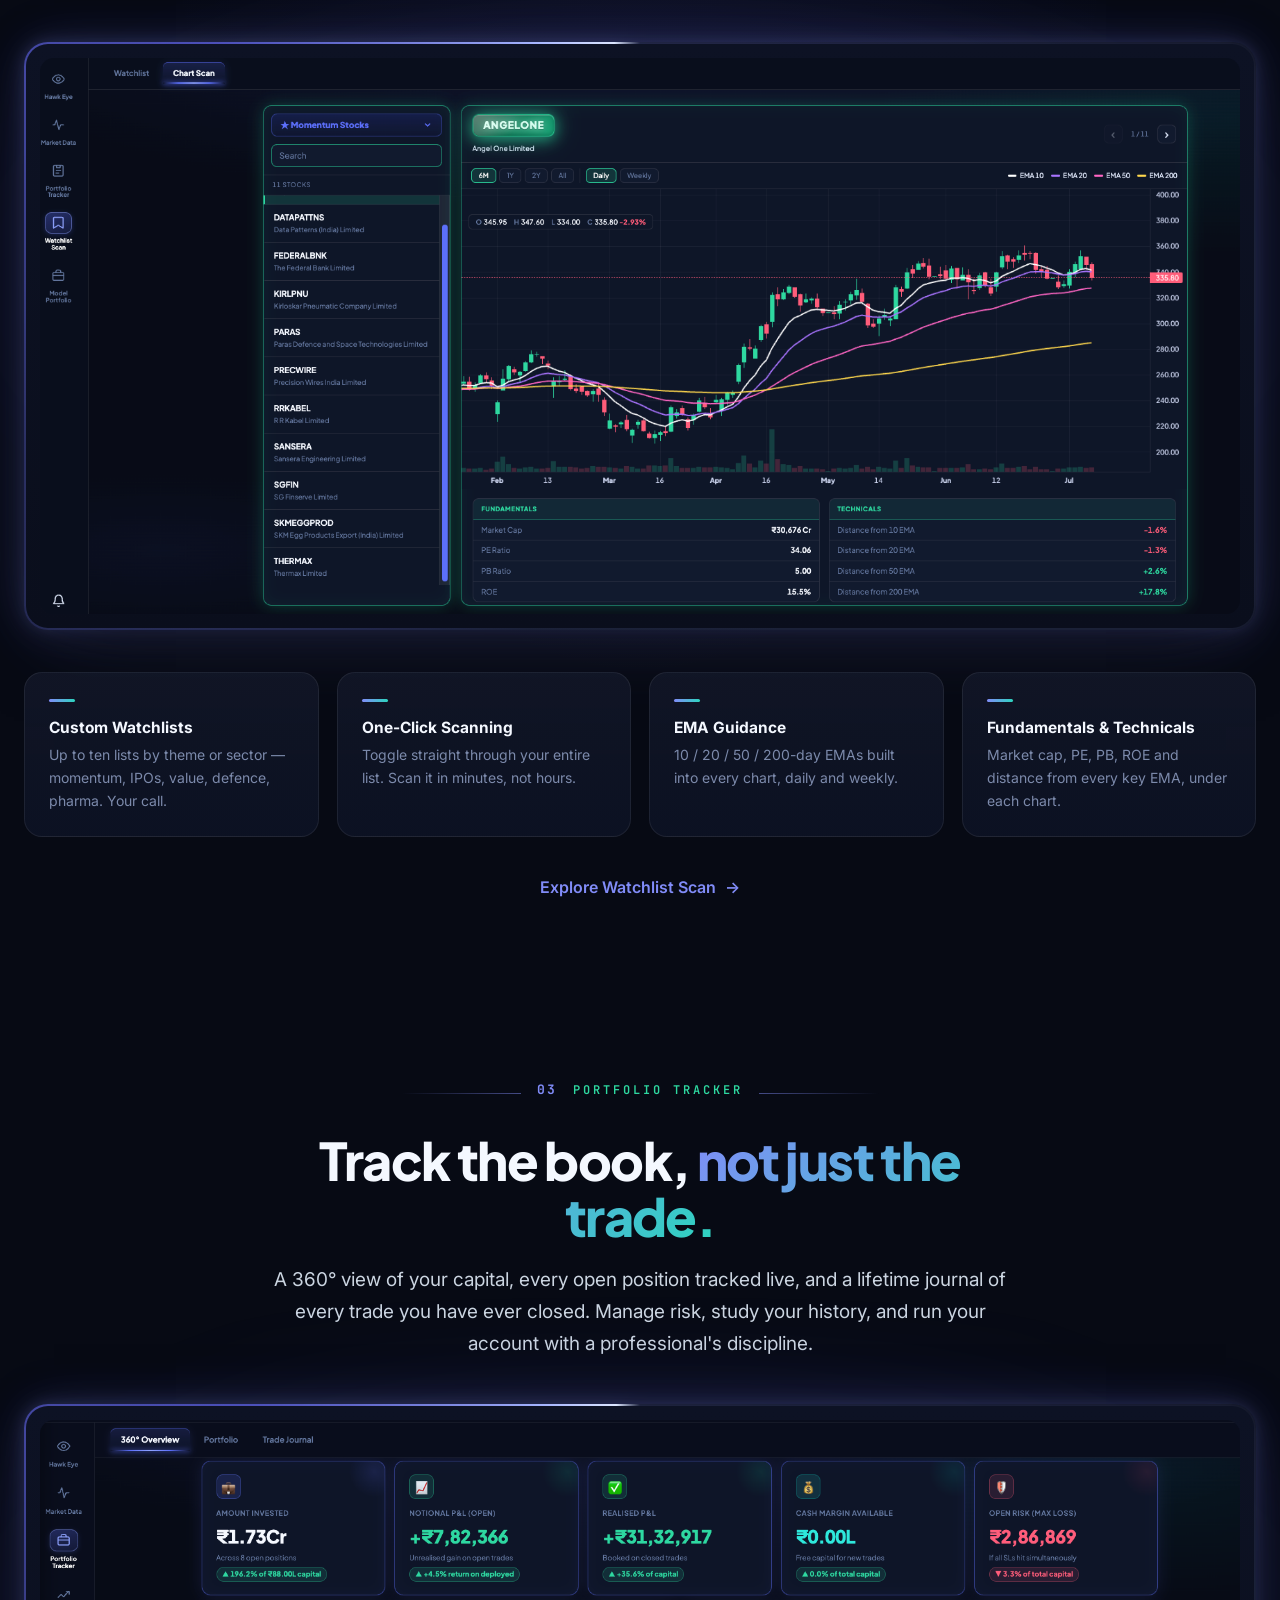
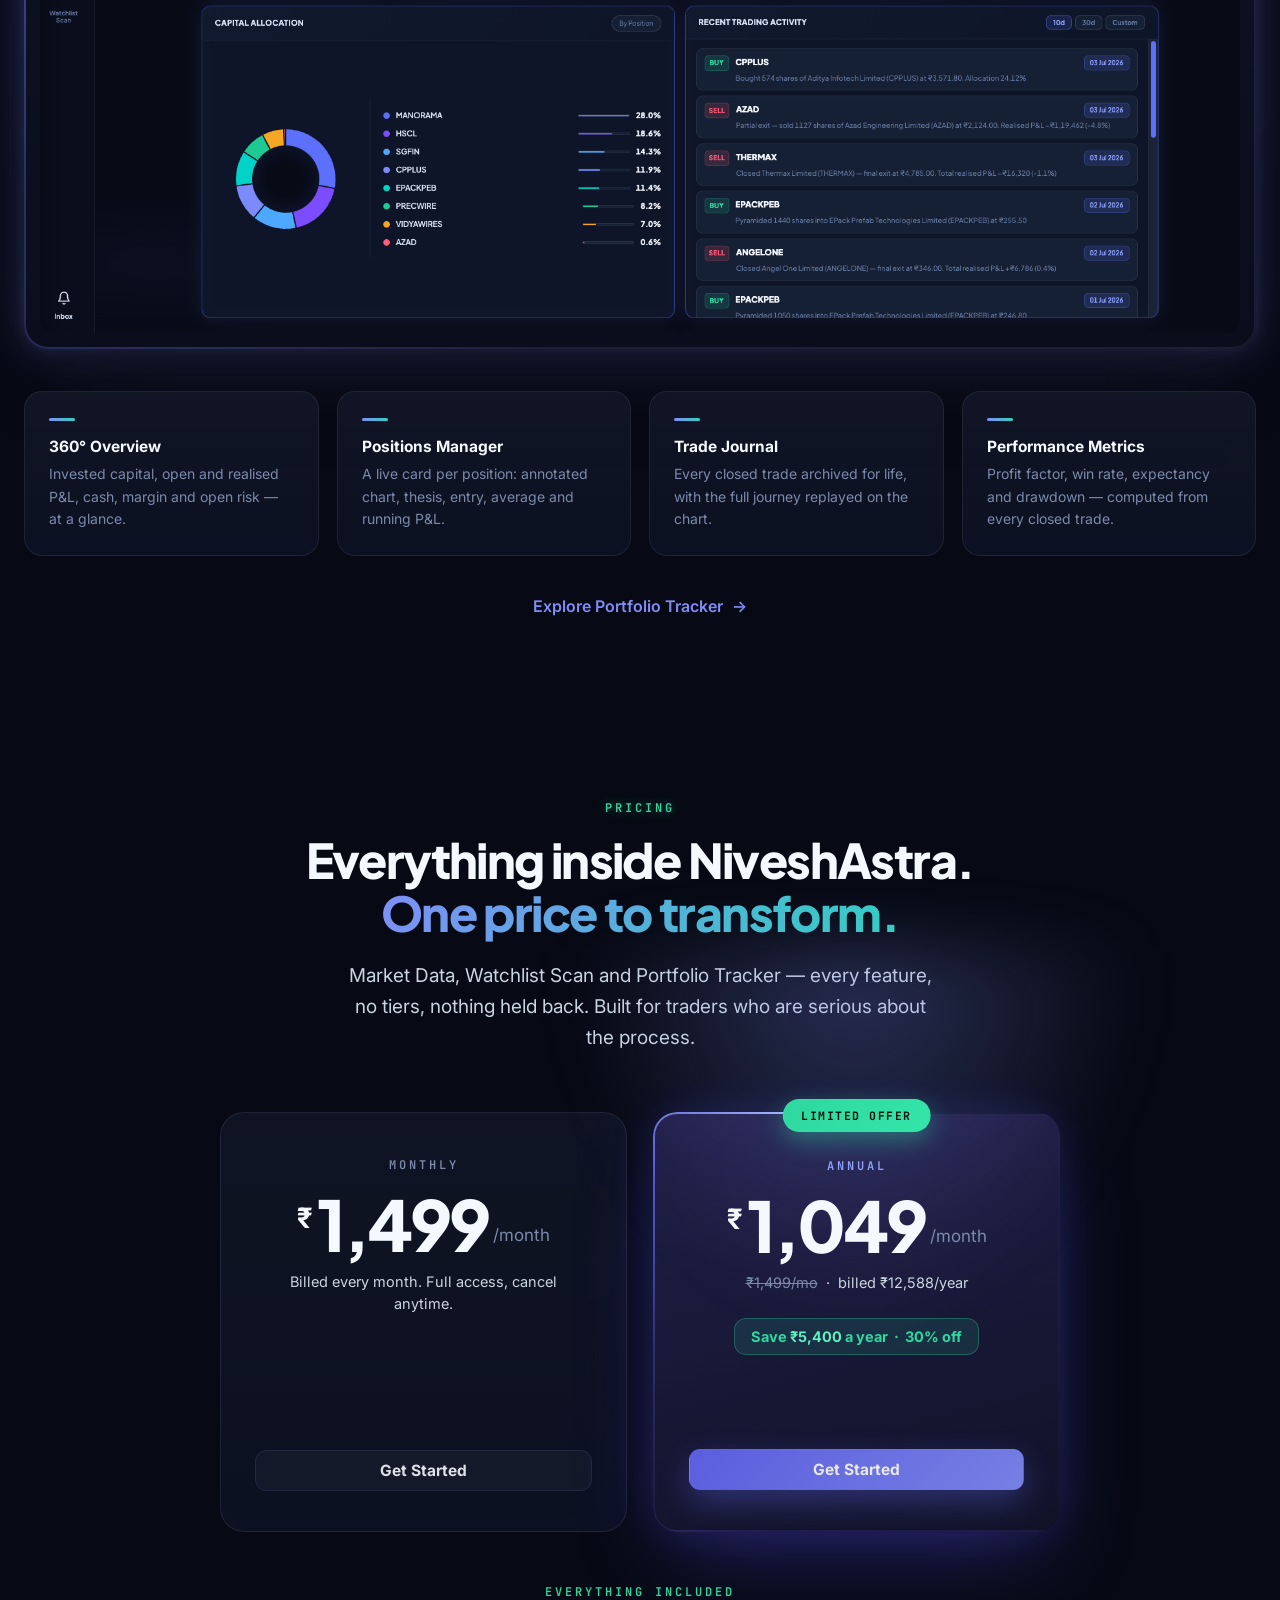
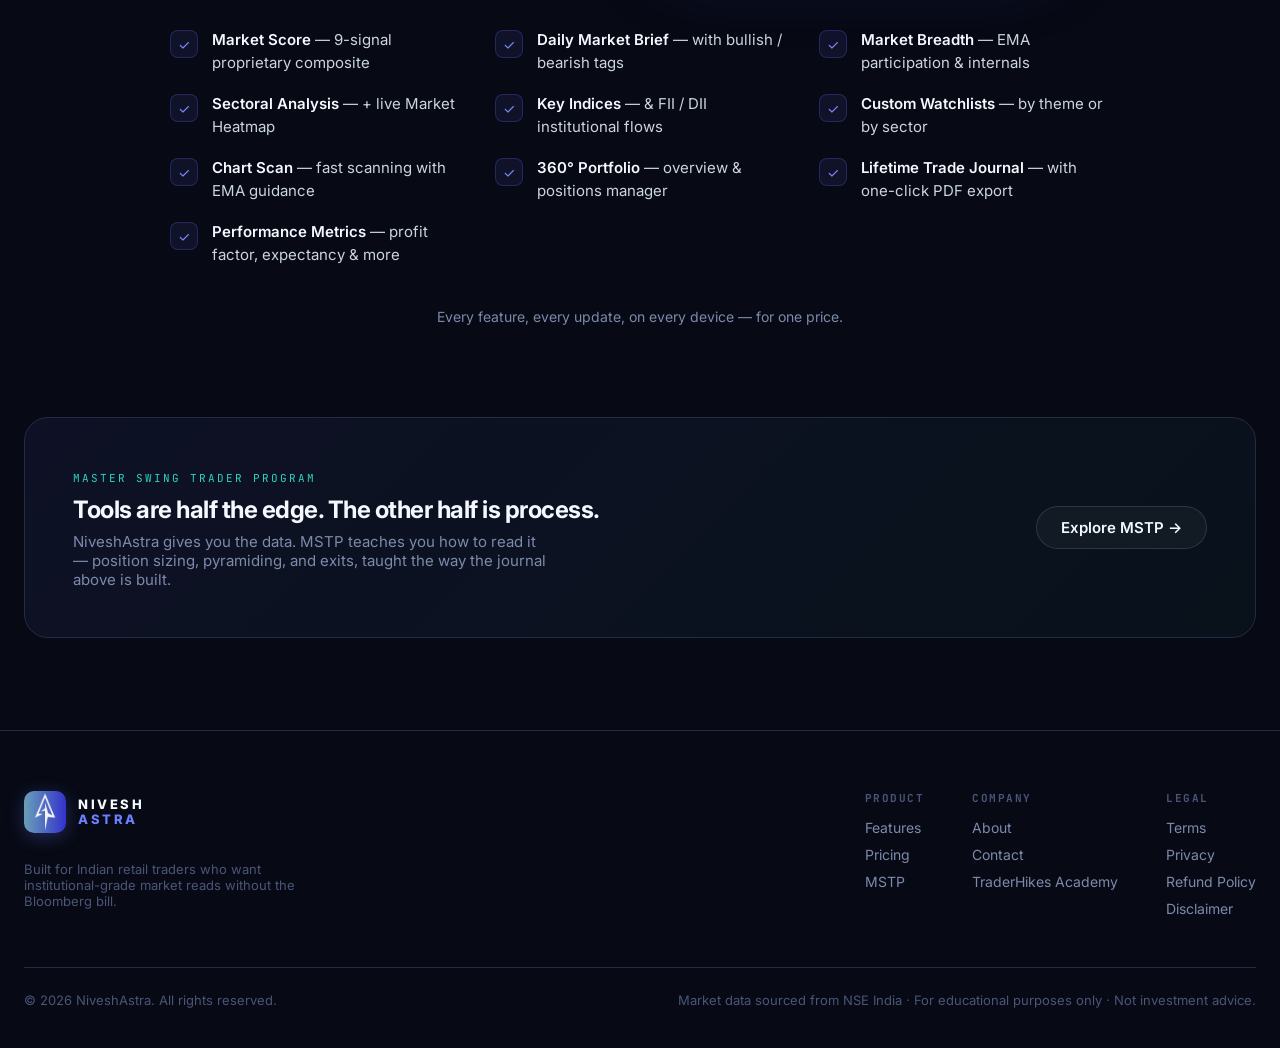
==== commit f78854a0: "Update index.html" ====
--- a/index.html
+++ b/index.html
@@ -43,7 +43,7 @@
       </div>
       <a href="/#pricing">Pricing</a>
       <a href="/#mstp">MSTP</a>
-      <a href="https://app.niveshastra.com/login.html" class="nav-cta">Get Started</a>
+      <a class="nav-cta" role="button" aria-disabled="true">Get Started</a>
     </div>
   </div>
 </nav>
@@ -61,10 +61,6 @@
     <p class="hero-sub">
       <strong>NiveshAstra</strong> is your <em>astra</em> for the stock market — built to analyse the data and act with precision and clarity. Step in the shoes of Institutions and Top Traders.
     </p>
-    <div class="hero-ctas">
-      <a href="https://app.niveshastra.com/login.html" class="btn-primary">Start Free →</a>
-      <a href="/#features" class="btn-secondary">See it in action</a>
-    </div>
   </div>
 
   <!-- Dashboard hero screenshot -->
@@ -72,6 +68,11 @@
     <div class="mockup-card shot-frame">
       <img src="/assets/home-hero.png" alt="NiveshAstra dashboard — the Hawk Eye command centre">
     </div>
+  </div>
+
+  <div class="hero-ctas hero-ctas-below rise">
+    <a href="#pricing" class="btn-primary">Buy</a>
+    <a href="/#features" class="btn-secondary">See it in action</a>
   </div>
 </section>
 
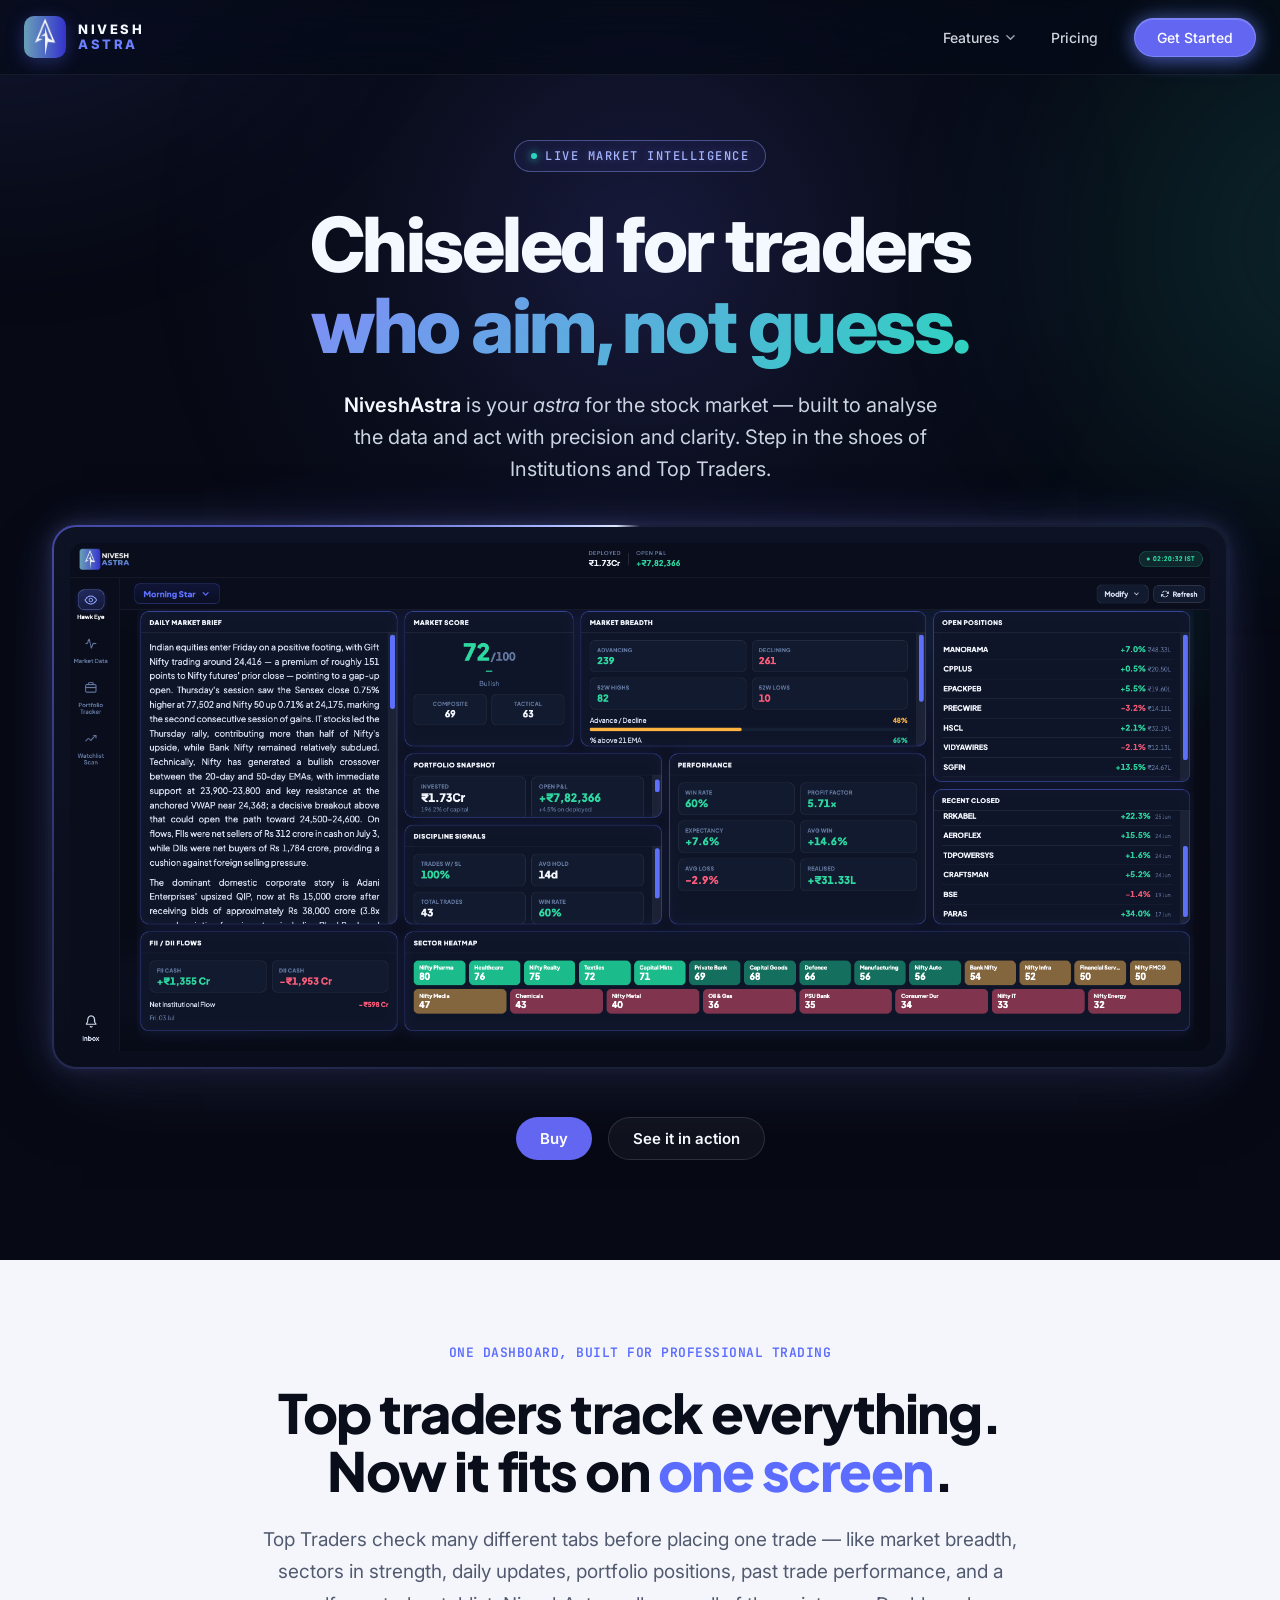
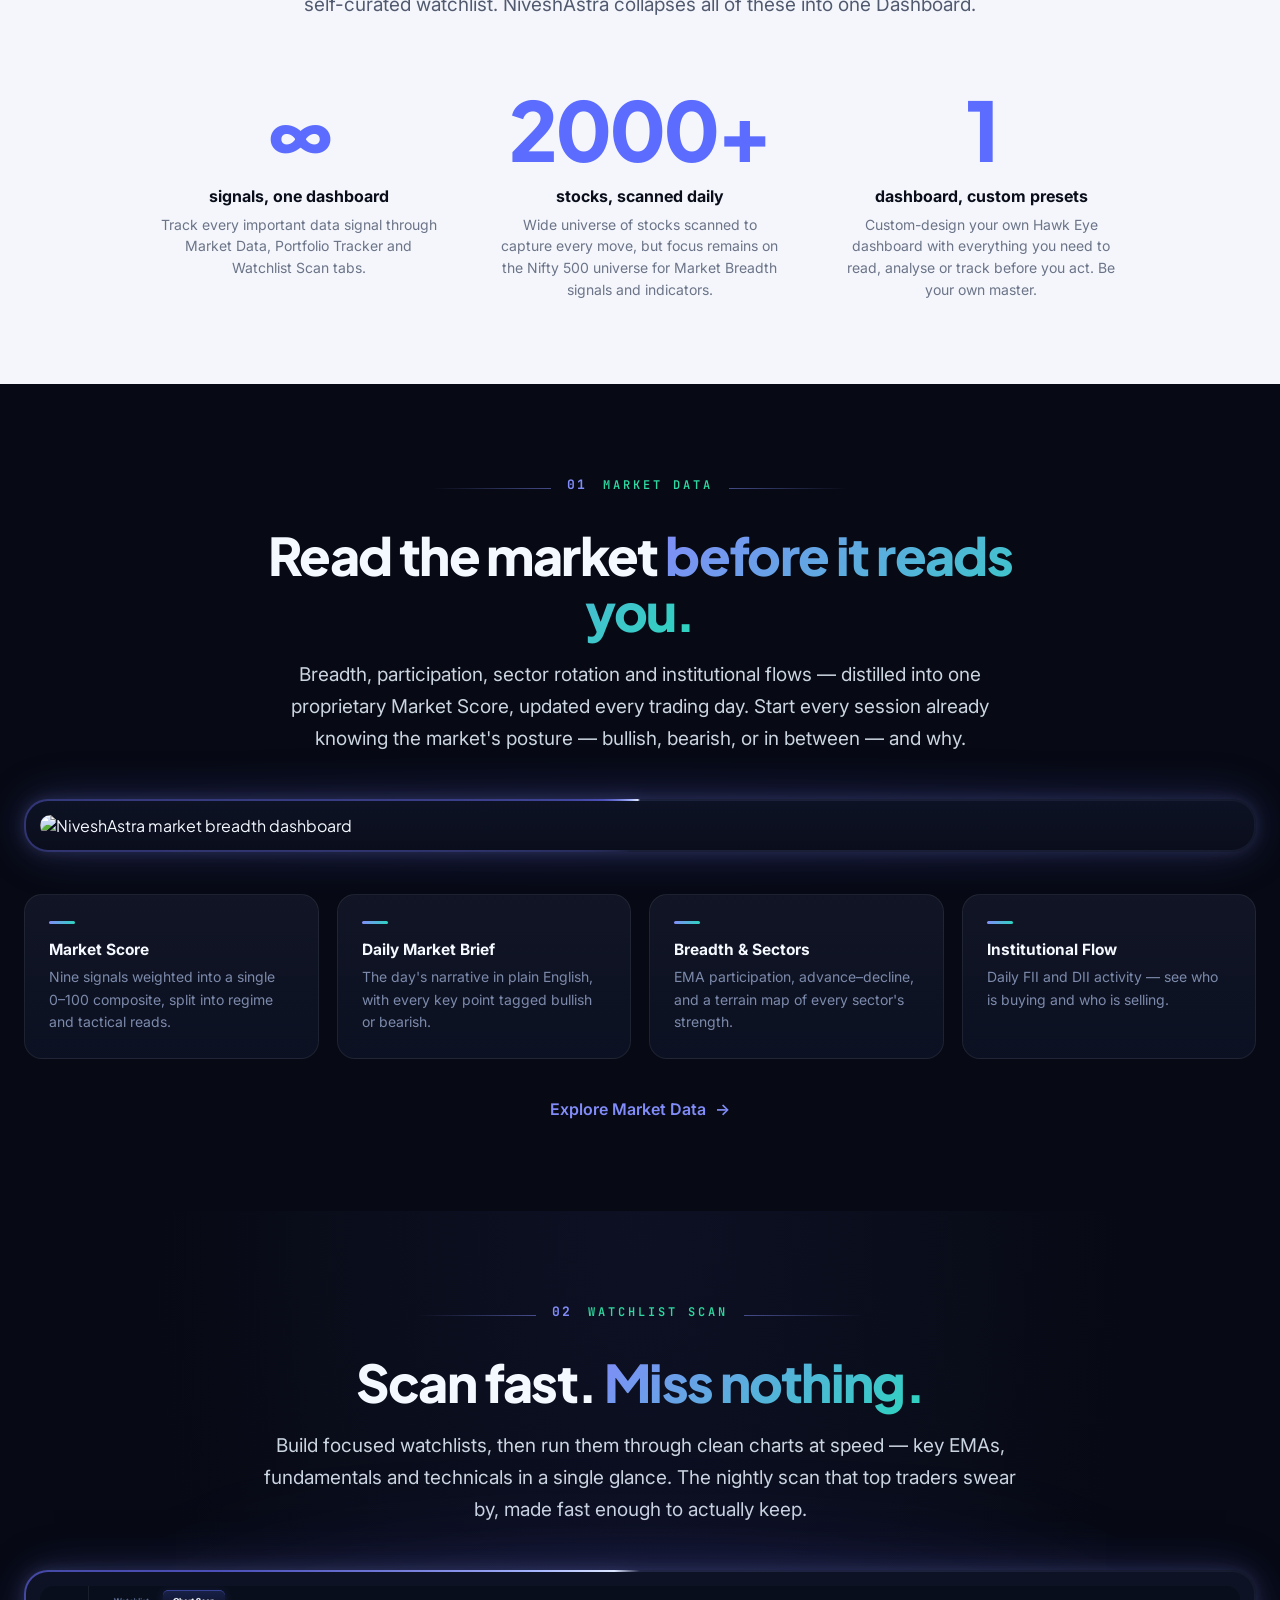
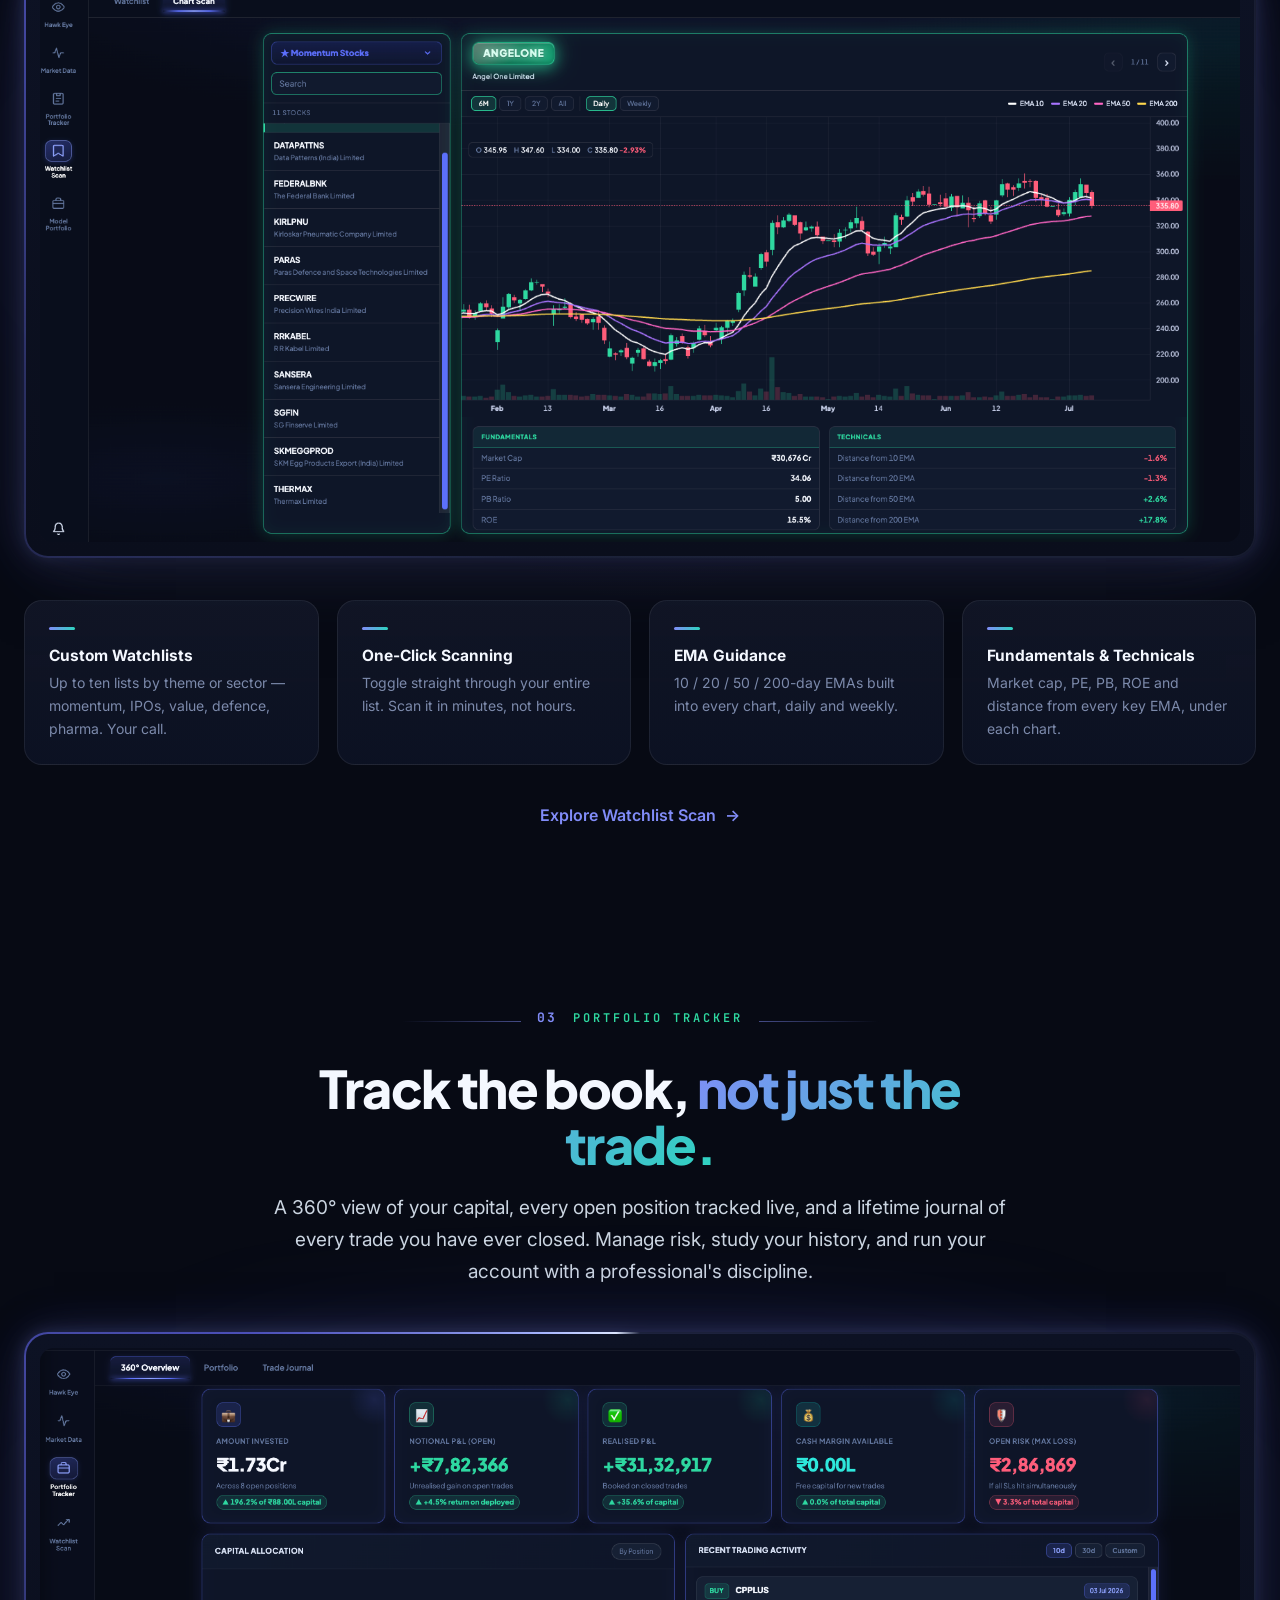
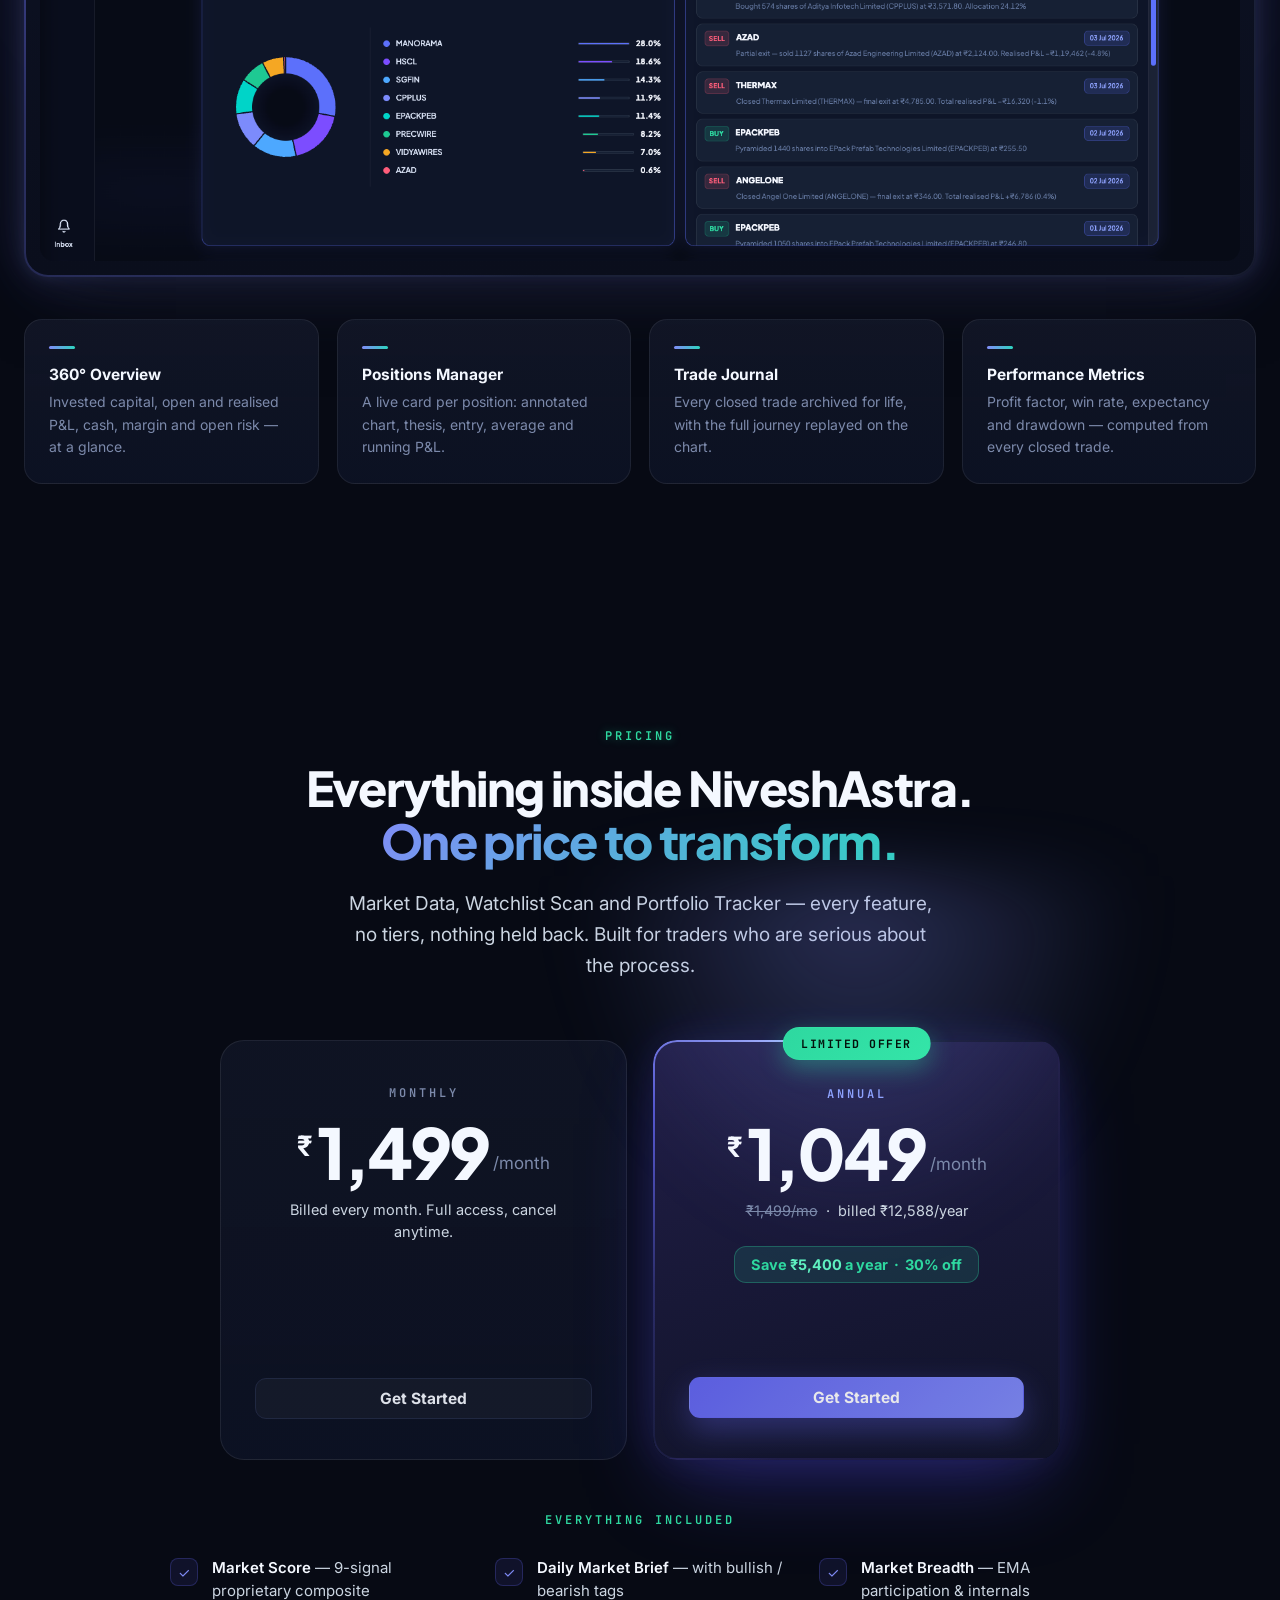
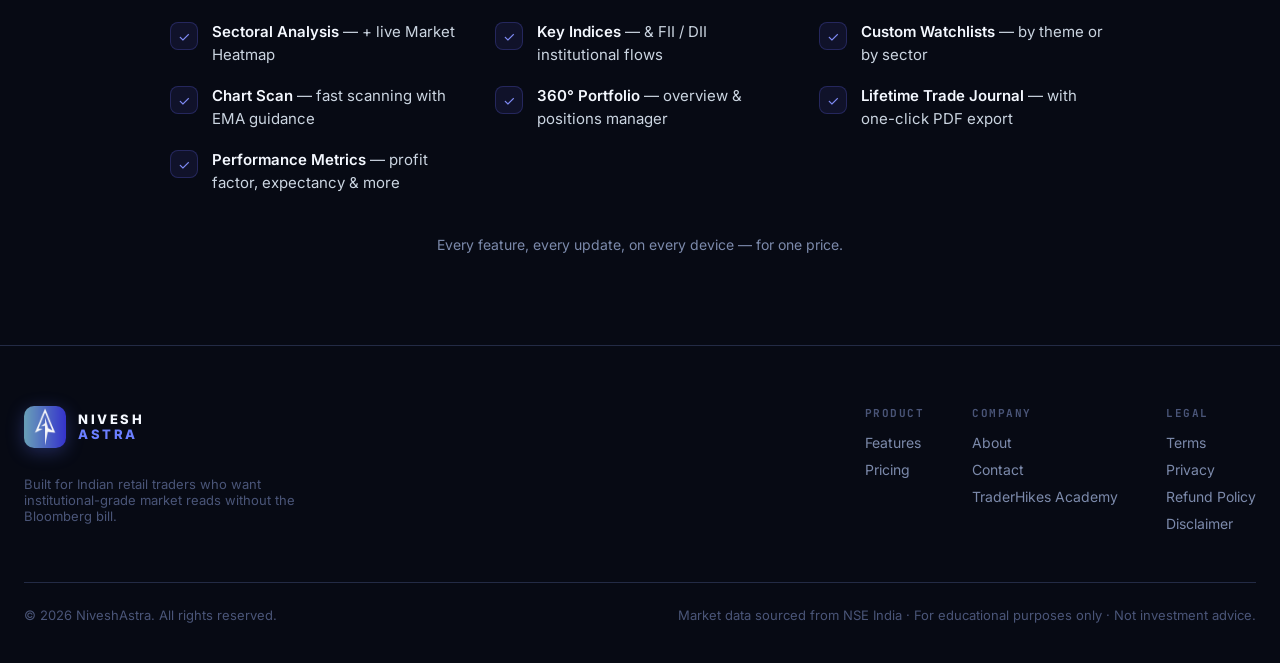
==== commit 60ce3595: "Update index.html" ====
--- a/index.html
+++ b/index.html
@@ -42,7 +42,6 @@
         </div>
       </div>
       <a href="/#pricing">Pricing</a>
-      <a href="/#mstp">MSTP</a>
       <a class="nav-cta" role="button" aria-disabled="true">Get Started</a>
     </div>
   </div>
@@ -120,7 +119,7 @@
         <span class="step-label">Market Data</span>
         <span class="step-rule"></span>
       </div>
-      <h2>Read the market <span class="grad">before it reads you.</span></h2>
+      <h2 class="h2-oneline">Read the market <span class="grad">before it reads you.</span></h2>
       <p>Breadth, participation, sector rotation and institutional flows — distilled into one proprietary Market Score, updated every trading day. Start every session already knowing the market's posture — bullish, bearish, or in between — and why.</p>
     </div>
     <div class="home-shot lift glow-stage">
@@ -206,7 +205,7 @@
         <span class="step-label">Portfolio Tracker</span>
         <span class="step-rule"></span>
       </div>
-      <h2>Track the book, <span class="grad">not just the trade.</span></h2>
+      <h2 class="h2-oneline">Track the book, <span class="grad">not just the trade.</span></h2>
       <p>A 360° view of your capital, every open position tracked live, and a lifetime journal of every trade you have ever closed. Manage risk, study your history, and run your account with a professional's discipline.</p>
     </div>
     <div class="home-shot lift glow-stage">
@@ -296,19 +295,6 @@
   </div>
 </section>
 
-<!-- MSTP TEASER -->
-<section class="section" id="mstp" style="padding-top:0;">
-  <div class="container">
-    <div class="mstp-banner reveal">
-      <div class="mstp-text">
-        <div class="tag">MASTER SWING TRADER PROGRAM</div>
-        <h3>Tools are half the edge. The other half is process.</h3>
-        <p>NiveshAstra gives you the data. MSTP teaches you how to read it — position sizing, pyramiding, and exits, taught the way the journal above is built.</p>
-      </div>
-      <a href="https://www.traderhikes.com/" target="_blank" rel="noopener" class="btn-secondary">Explore MSTP →</a>
-    </div>
-  </div>
-</section>
 
 <!-- FOOTER -->
 <footer class="footer">
@@ -331,7 +317,6 @@
           <h4>Product</h4>
           <a href="/#features">Features</a>
           <a href="/#pricing">Pricing</a>
-          <a href="/#mstp">MSTP</a>
         </div>
         <div class="footer-col">
           <h4>Company</h4>
--- a/styles.css
+++ b/styles.css
@@ -1491,7 +1491,7 @@
 /* ============================================================= */
 .page-hero{
   position:relative;
-  padding:160px 32px 56px;
+  padding:160px 32px 0;
   text-align:center;
   overflow:hidden;
 }
@@ -1506,7 +1506,7 @@
   font-weight:800;
   line-height:1.07;
   letter-spacing:-2px;
-  margin-bottom:22px;
+  margin-bottom:24px;
 }
 .page-hero h1 .grad{
   background:linear-gradient(135deg, var(--accent-violet-bright) 0%, var(--accent-cyan) 100%);
@@ -1519,10 +1519,10 @@
   color:var(--text-secondary);
   line-height:1.65;
   max-width:680px;
-  margin:0 auto 36px;
+  margin:0 auto 32px;
 }
 @media (max-width:768px){
-  .page-hero{ padding:120px 20px 40px; }
+  .page-hero{ padding:120px 20px 0; }
 }
 
 /* full-width establishing screenshot under the banner */
@@ -2301,3 +2301,17 @@
   text-align:center; margin-top:42px;
   font-size:14px; color:var(--text-muted);
 }
+
+/* Hero CTAs moved below the hero image */
+.hero-ctas-below{
+  display:flex;
+  justify-content:center;
+  gap:16px;
+  margin:8px auto 0;
+  flex-wrap:wrap;
+}
+/* feature-page hero CTAs need bottom clearance before the white section */
+.hero-ctas-below.pad-below{ padding-bottom:96px; }
+/* De-linked buttons (private until payment gateway) keep look, drop pointer */
+.nav-cta[aria-disabled="true"],
+.btn-primary[aria-disabled="true"]{ cursor:default; }
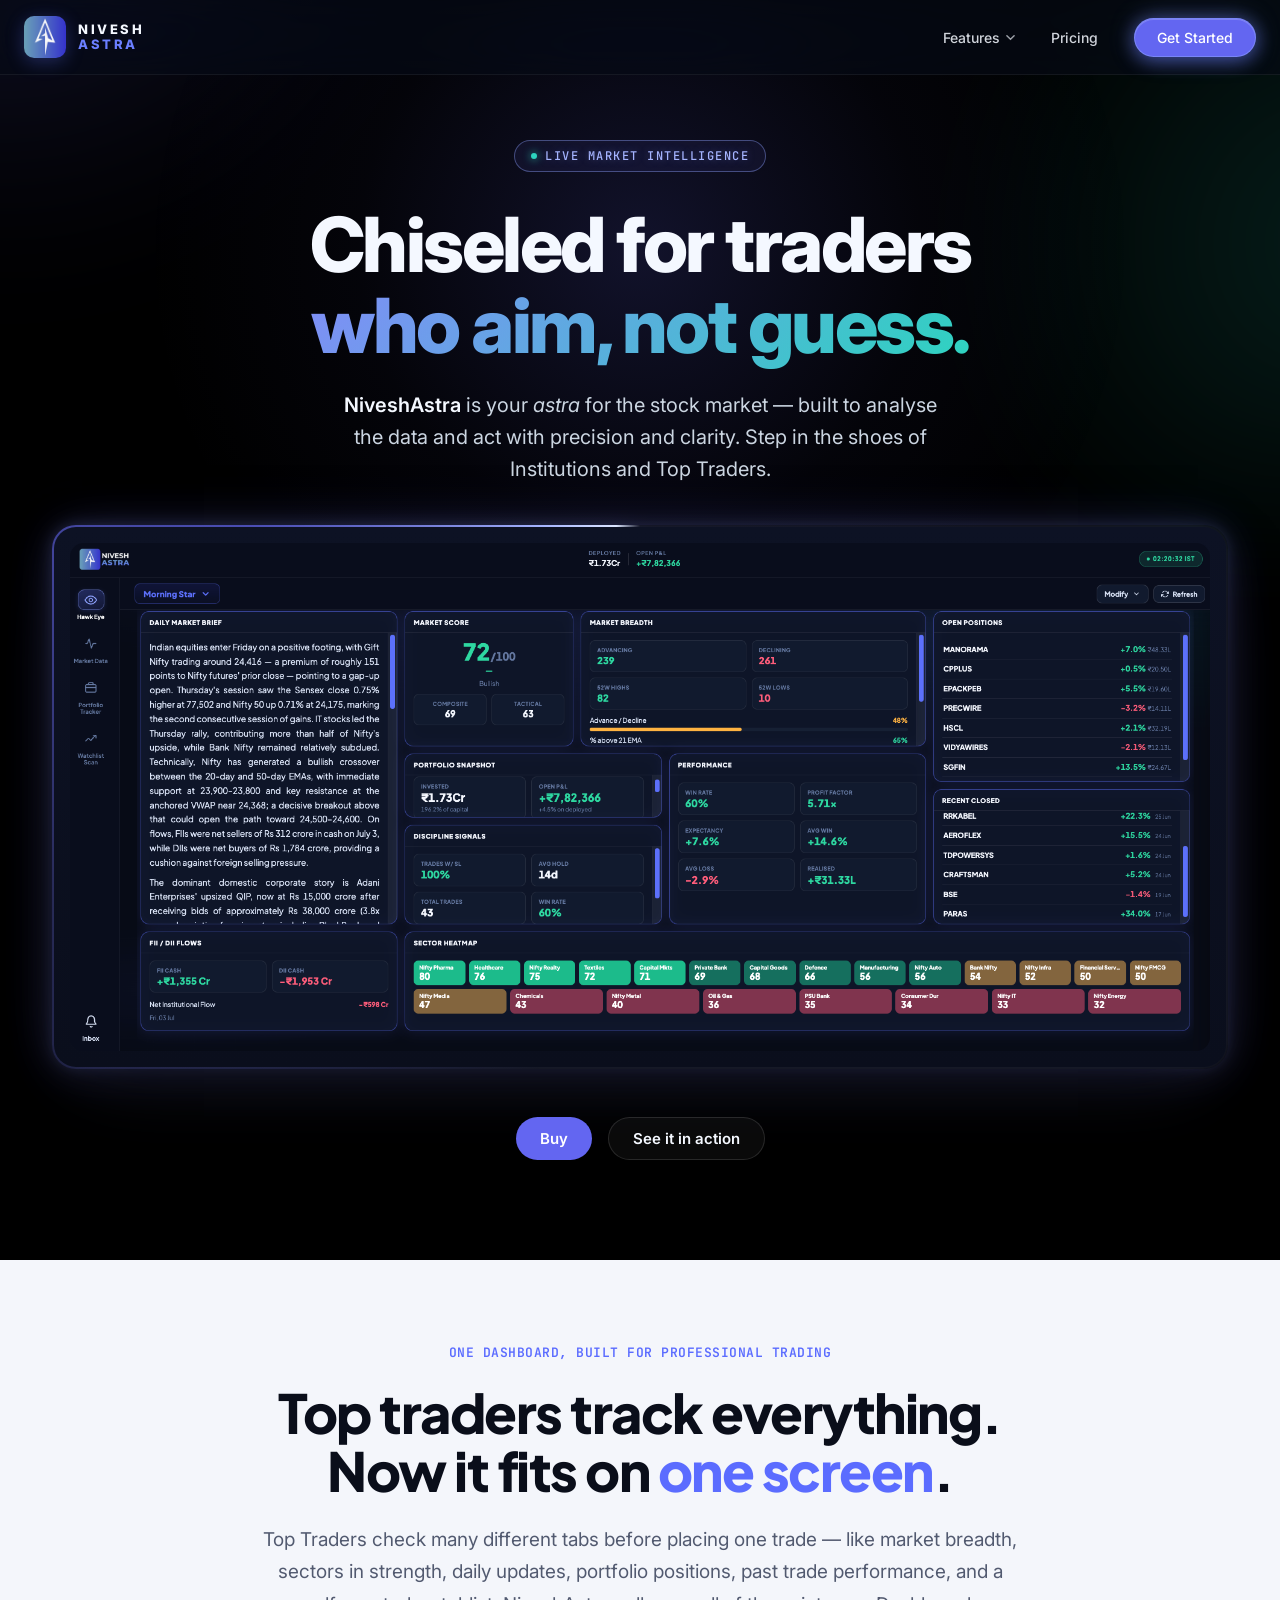
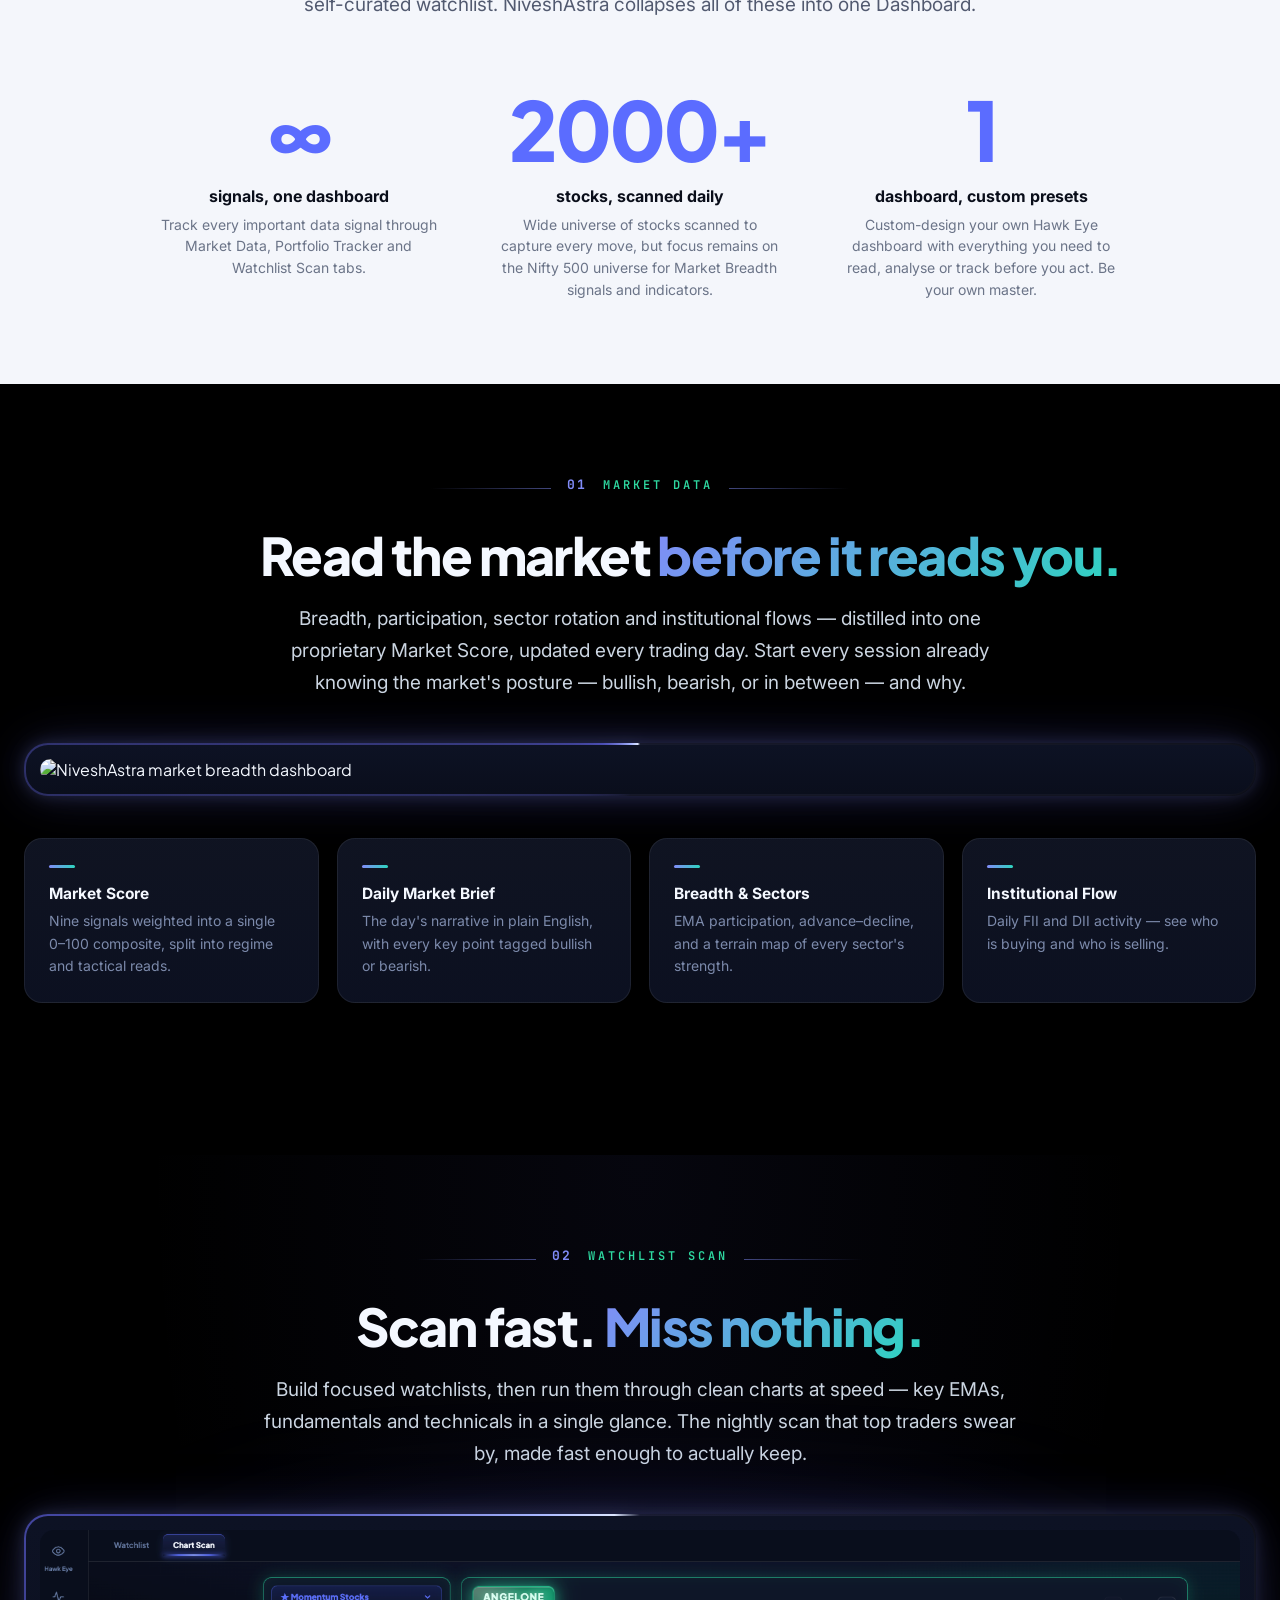
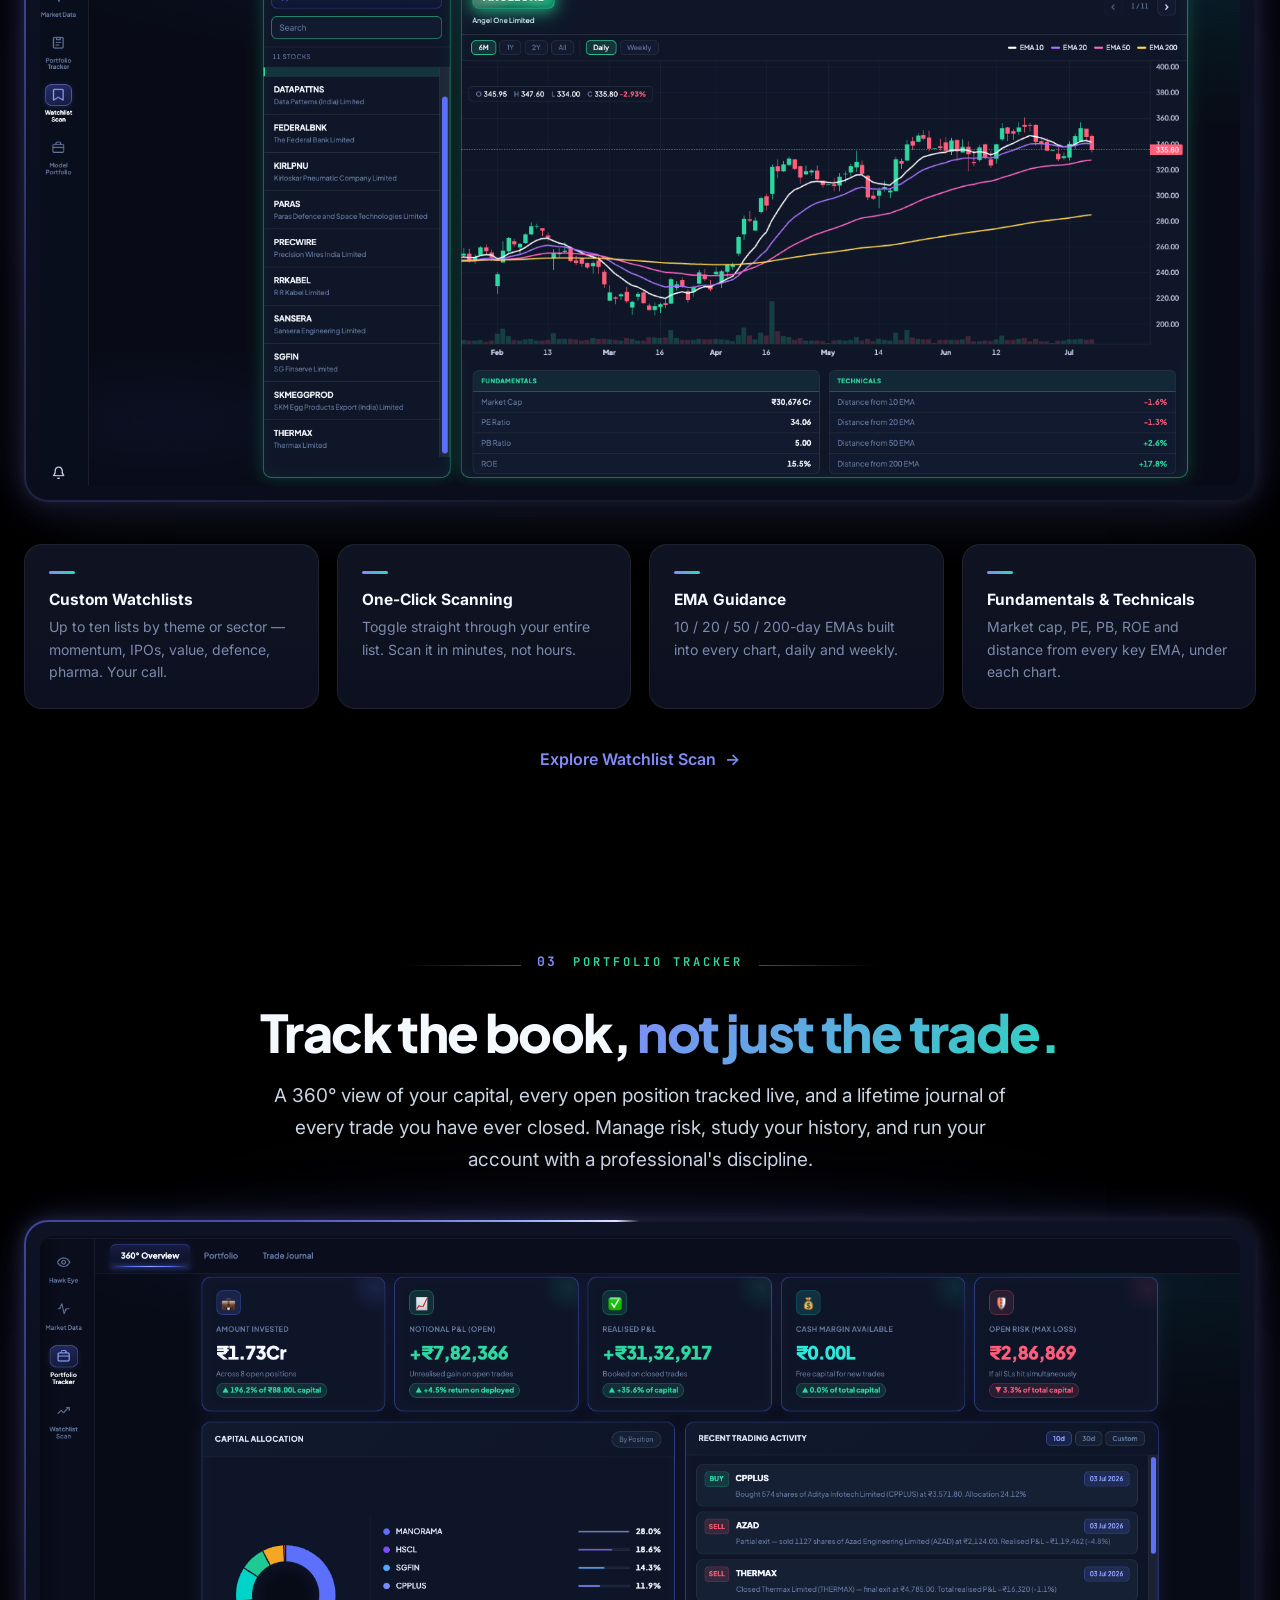
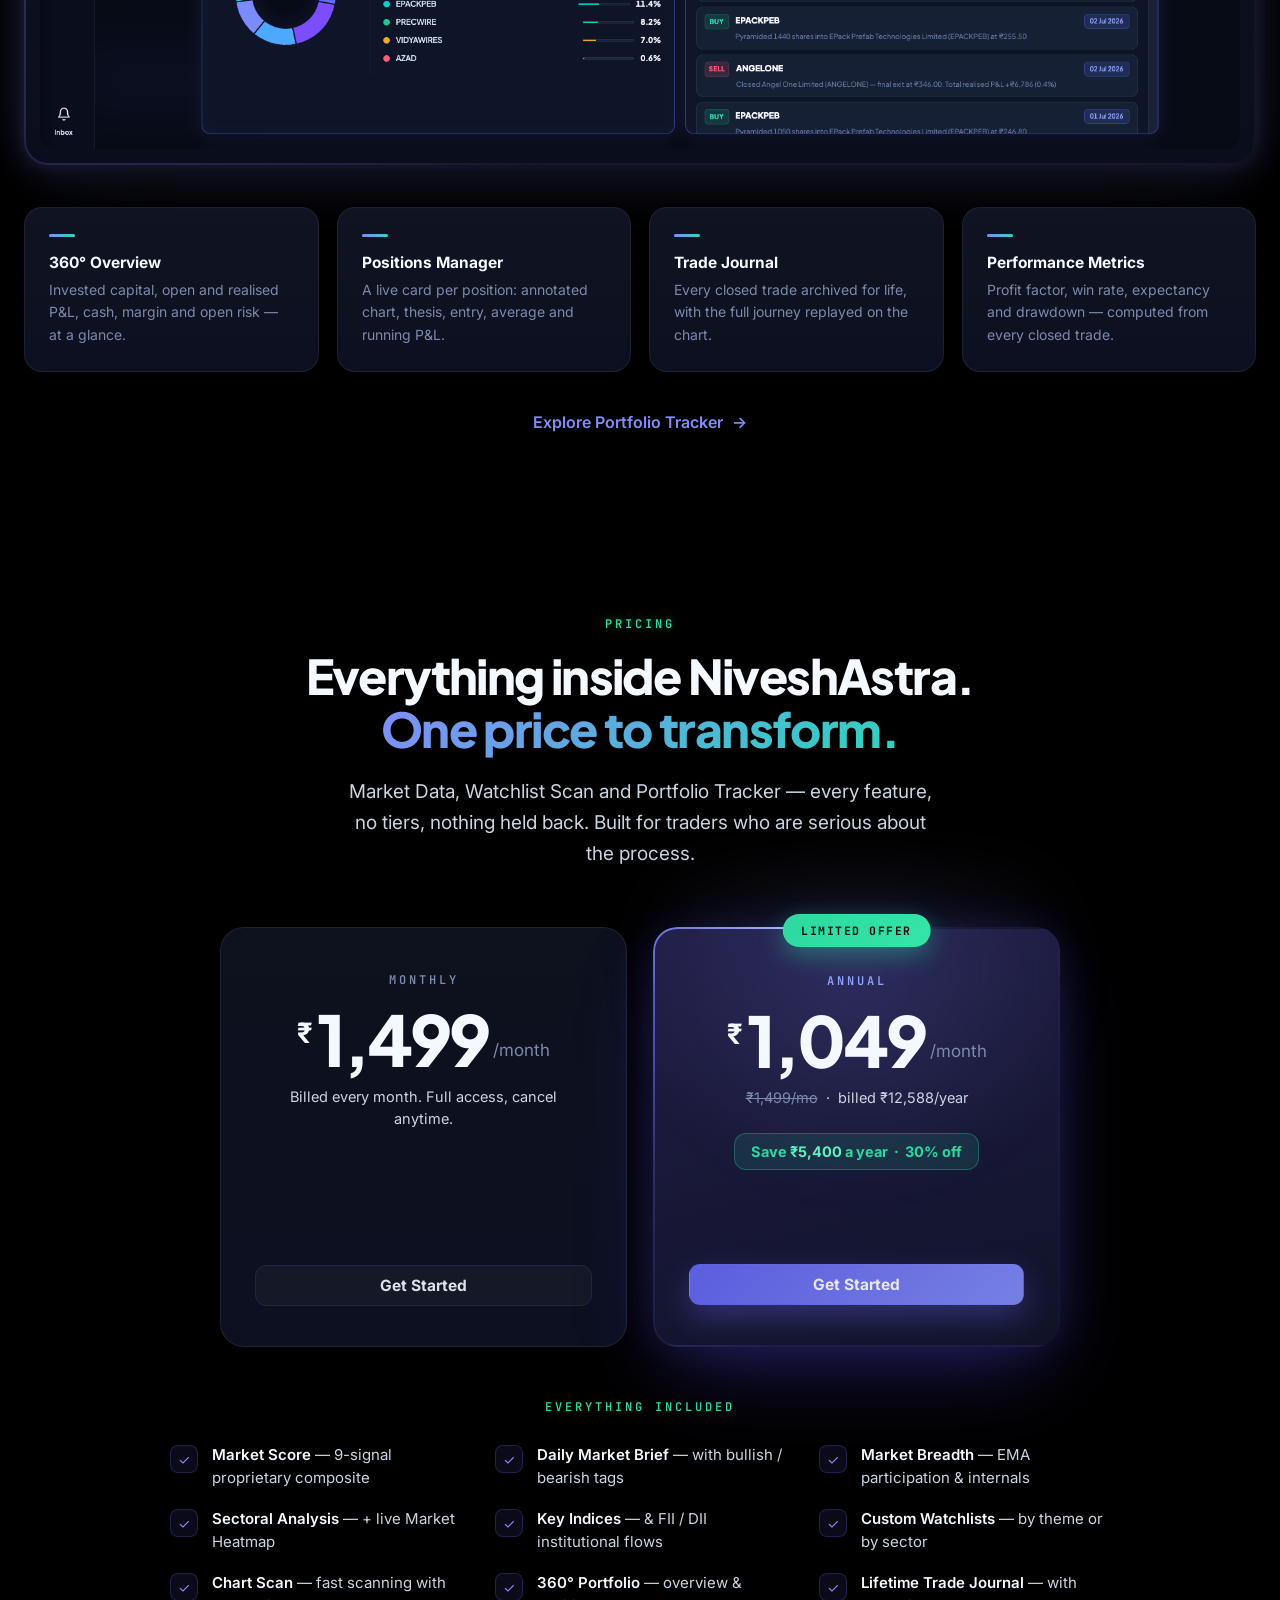
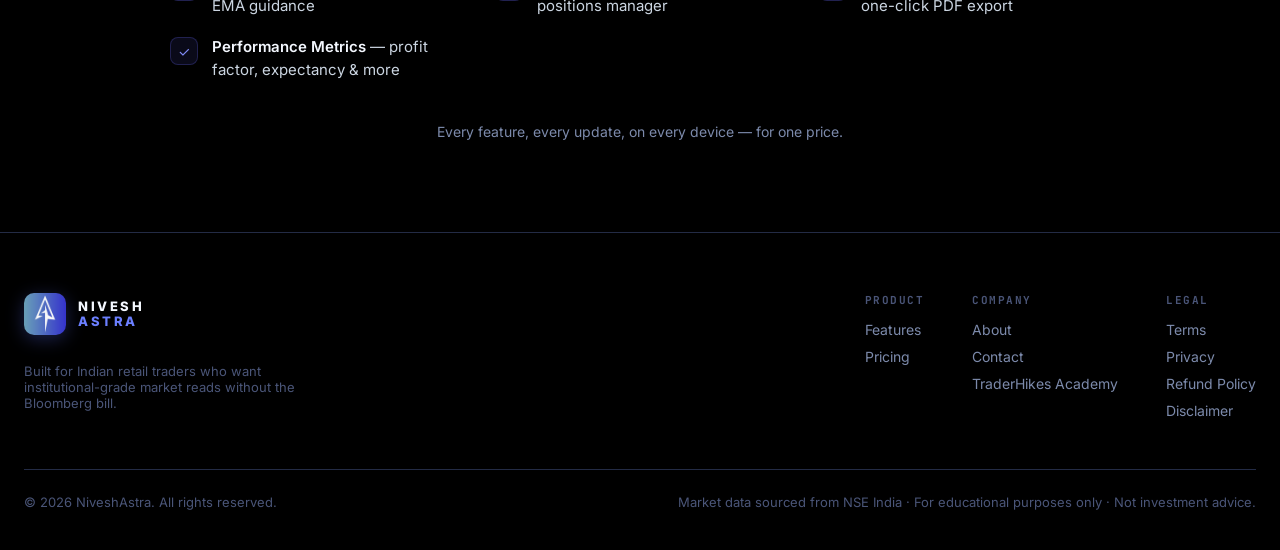
==== commit e5a460bf: "Update index.html" ====
--- a/index.html
+++ b/index.html
@@ -9,7 +9,7 @@
 <link href="https://fonts.googleapis.com/css2?family=Inter:wght@400;500;600;700;800;900&family=JetBrains+Mono:wght@400;500;600;700&family=Plus+Jakarta+Sans:wght@400;500;600;700;800&display=swap" rel="stylesheet">
 <link rel="stylesheet" href="/styles.css">
 </head>
-<body>
+<body class="theme-black">
 
 <!-- NAV -->
 <nav class="nav">
--- a/styles.css
+++ b/styles.css
@@ -2208,9 +2208,9 @@
   .pcard.featured::before{ display:none; }
 }
 .pcard.featured::after{
-  content:''; position:absolute; inset:-40% -30% 40% -30%;
-  background:radial-gradient(ellipse at 50% 0%, rgba(129,140,248,.30), transparent 62%);
-  filter:blur(34px); pointer-events:none; z-index:0;
+  content:''; position:absolute; inset:-14% -16% 30% -16%;
+  background:radial-gradient(ellipse at 50% 30%, rgba(129,140,248,.16), transparent 62%);
+  filter:blur(26px); pointer-events:none; z-index:0;
 }
 .pcard > *{ position:relative; z-index:1; }
 
@@ -2315,3 +2315,22 @@
 /* De-linked buttons (private until payment gateway) keep look, drop pointer */
 .nav-cta[aria-disabled="true"],
 .btn-primary[aria-disabled="true"]{ cursor:default; }
+
+/* Force specific hero/section headings onto a single line (no font change) */
+.h2-oneline{ white-space:nowrap; }
+@media (max-width:640px){ .h2-oneline{ white-space:normal; } }  /* wrap on small phones to avoid overflow */
+
+
+/* ============================================================= */
+/* HOMEPAGE-ONLY BLACK THEME (scoped) — compare vs default navy  */
+/* ============================================================= */
+body.theme-black{ background:#000; }
+/* base dark sections + footer become true black; white section untouched */
+body.theme-black .section{ background:#000; }
+body.theme-black .footer{ background:#000; }
+/* the subtle "alt" section glow still reads on black — keep it, just a touch softer */
+body.theme-black .section.alt::before{
+  background:radial-gradient(ellipse at 50% 0%, rgba(99,102,241,0.06) 0%, transparent 55%);
+}
+/* hero + card fills that used the navy token: nudge toward black so they sit on pure black */
+body.theme-black .hero{ background:#000; }
